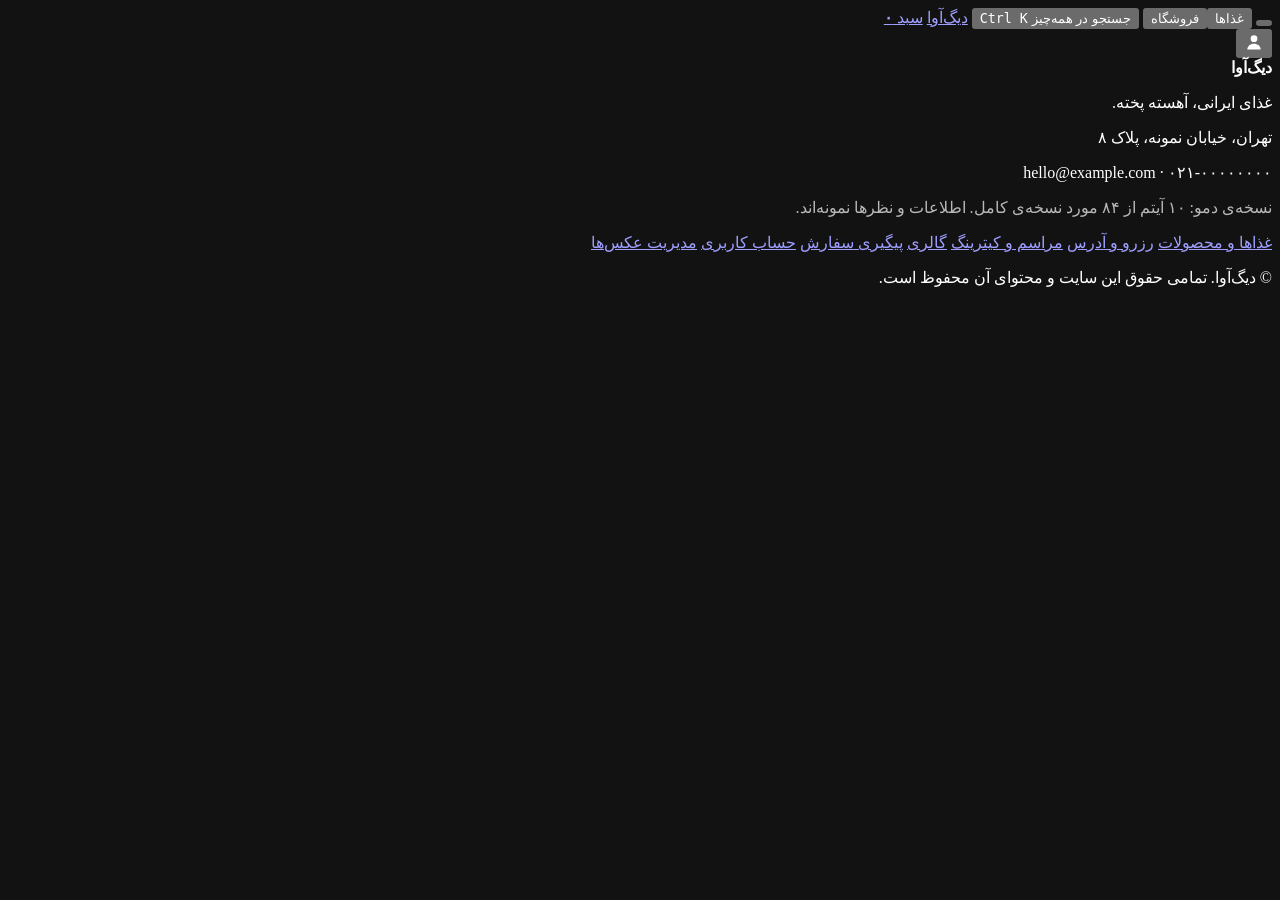
==== index.html @ 8d070ce1 "Add files via upload" ====
<!DOCTYPE html>
<html lang="fa" dir="rtl">
<head>
<meta charset="utf-8">
<meta name="viewport" content="width=device-width, initial-scale=1, viewport-fit=cover">
<title>سفره‌خانه دیگ‌آوا | غذاها، محصولات سنتی و رزرو میز</title>
<link rel="icon" href="favicon.svg" type="image/svg+xml">
<link rel="alternate icon" href="data:image/svg+xml,%3Csvg xmlns=%27http://www.w3.org/2000/svg%27 viewBox=%270 0 64 64%27%3E%3Crect width=%2764%27 height=%2764%27 rx=%2716%27 fill=%27%230E8F8B%27/%3E%3Cpath d=%27M16 28h32l-3 18a6 6 0 0 1-6 5H25a6 6 0 0 1-6-5zM24 22c0-5 8-5 8-10M34 22c0-5 8-5 8-10%27 fill=%27%23F2B134%27 stroke=%27%23F2B134%27 stroke-width=%273%27 stroke-linecap=%27round%27/%3E%3C/svg%3E">
<meta name="theme-color" content="#0a0908">
<meta name="color-scheme" content="dark">
<meta property="og:type" content="website">
<meta property="og:title" content="سفره‌خانه دیگ‌آوا">
<meta property="og:description" content="منوی کامل، محصولات سنتی، رزرو میز و حساب کاربری.">
<meta property="og:locale" content="fa_IR">
<link rel="manifest" href="manifest.webmanifest">
<meta name="description" content="منوی کامل سفره‌خانه دیگ‌آوا، محصولات سنتی، رزرو میز، آدرس و حساب کاربری.">
<link rel="preconnect" href="https://fonts.googleapis.com">
<link rel="preconnect" href="https://fonts.gstatic.com" crossorigin>
<link rel="stylesheet" href="https://fonts.googleapis.com/css2?family=Vazirmatn:wght@400..900&display=swap">
<link rel="stylesheet" href="https://fonts.googleapis.com/css2?family=Markazi+Text:wght@400..700&display=swap">
<link rel="stylesheet" href="assets/css/base.css">
<link rel="stylesheet" href="assets/css/layout.css">
<link rel="stylesheet" href="assets/css/components.css">
<link rel="stylesheet" href="assets/css/product-page.css">
<link rel="stylesheet" href="assets/css/identity.css">
<link rel="stylesheet" href="assets/css/collectible-card.css">
<link rel="stylesheet" href="assets/css/sofreh.css">
<link rel="stylesheet" href="assets/css/corridor.css">
<link rel="stylesheet" href="assets/css/meals.css">
<link rel="stylesheet" href="assets/css/compare.css">
<link rel="stylesheet" href="assets/css/layout-fixes.css">
<link rel="stylesheet" href="assets/css/account.css">
<link rel="stylesheet" href="assets/css/photos.css">
<link rel="stylesheet" href="assets/css/cards.css">
<link rel="stylesheet" href="assets/css/themes.css">
<link rel="stylesheet" href="assets/css/stage.css">
<link rel="stylesheet" href="assets/css/picker.css">
<link rel="stylesheet" href="assets/css/drawer.css">
<link rel="stylesheet" href="assets/css/motion.css">
<link rel="stylesheet" href="assets/css/typography.css">
<link rel="stylesheet" href="assets/css/reviews.css">
<link rel="stylesheet" href="assets/css/polish.css">
<link rel="stylesheet" href="assets/css/settle.css">
<link rel="stylesheet" href="assets/css/floorplan.css">
<link rel="stylesheet" href="assets/css/pages.css">
<link rel="stylesheet" href="assets/css/finish.css">
<link rel="stylesheet" href="assets/css/menu-list.css">
<link rel="stylesheet" href="assets/css/atelier.css">
<link rel="stylesheet" href="assets/css/apple.css">

</head>
<body>
<header class="top">
  <button class="mb" id="menuBtn" aria-label="منو و دسته‌ها" aria-controls="sb"><i></i><i></i><i></i></button>
  <button class="mt" data-act="mega" data-g="0" aria-expanded="false">غذاها</button><button class="mt" data-act="mega" data-g="1" aria-expanded="false">فروشگاه</button>
  <button id="gs" class="gs" type="button">جستجو در همه‌چیز <kbd>Ctrl K</kbd></button>
  <a class="brand" href="#home">دیگ‌آوا</a>
  <a class="icon" href="#cart" aria-label="سبد خرید">سبد <b id="count">۰</b></a>
  <div class="acct">
    <button class="av" id="accBtn" aria-label="حساب کاربری"><svg viewBox="0 0 24 24" width="20" height="20" fill="currentColor" aria-hidden="true"><circle cx="12" cy="8" r="4"/><path d="M4 21c0-4.4 3.6-7 8-7s8 2.6 8 7z"/></svg><span id="av"></span></button>
  </div>
</header>
<div class="pop" id="pop" hidden></div>
<div class="mega" id="mega" hidden></div>
<aside class="sb" id="sb" aria-label="منوی سایت"></aside>
<div class="scrim" id="scrim"></div>
<main id="app"></main>
<footer class="foot">
  <div><b class="brand">دیگ‌آوا</b><p>غذای ایرانی، آهسته پخته.</p></div>
  <div><p>تهران، خیابان نمونه، پلاک ۸</p><p>۰۲۱-۰۰۰۰۰۰۰۰ · hello@example.com</p><p style="opacity:.7">نسخه‌ی دمو: ۱۰ آیتم از ۸۴ مورد نسخه‌ی کامل. اطلاعات و نظرها نمونه‌اند.</p></div>
  <div><a href="#menu">غذاها و محصولات</a> <a href="#reserve">رزرو و آدرس</a> <a href="#events">مراسم و کیترینگ</a> <a href="#gallery">گالری</a> <a href="#track">پیگیری سفارش</a> <a href="#account">حساب کاربری</a> <a href="#photos">مدیریت عکس‌ها</a></div>
  <p class="copy">© <span id="yr"></span> دیگ‌آوا. تمامی حقوق این سایت و محتوای آن محفوظ است.</p>
</footer>
<dialog id="dd"></dialog>
<dialog id="au"></dialog>
<div class="cmpbar" id="cmpbar" hidden></div>
<dialog id="cp"></dialog>
<dialog id="ob"></dialog>
<nav class="bn" id="bn" aria-label="ناوبری"></nav>
<dialog id="cmd"><div class="cmdh"><input id="cq" placeholder="جستجوی غذا، محصول یا صفحه…" autocomplete="off" aria-label="جستجو"><kbd>Esc</kbd></div><div id="cr" class="cmdr" role="listbox"></div></dialog>
<a id="mini" class="mini" href="#cart" hidden></a>
<div id="toast" role="status"></div>
<script src="assets/js/utils.js"></script>
<script src="assets/js/art.js"></script>
<script src="assets/js/config.js"></script>
<script src="assets/js/data.js"></script>
<script src="assets/js/state.js"></script>
<script src="assets/js/components.js"></script>
<script src="assets/js/cart.js"></script>
<script src="assets/js/menu.js"></script>
<script src="assets/js/preview.js"></script>
<script src="assets/js/layout.js"></script>
<script src="assets/js/options.js"></script>
<script src="assets/js/stage.js"></script>
<script src="assets/js/picker.js"></script>
<script src="assets/js/home-blocks.js"></script>
<script src="assets/js/floorplan.js"></script>
<script src="assets/js/catering.js"></script>
<script src="assets/js/tracking.js"></script>
<script src="assets/js/gallery.js"></script>
<script src="assets/js/home.js"></script>
<script src="assets/js/coupons.js"></script>
<script src="assets/js/theme.js"></script>
<script src="assets/js/loyalty.js"></script>
<script src="assets/js/photos.js"></script>
<script src="assets/js/views.js"></script>
<script src="assets/js/forms.js"></script>
<script src="assets/js/handlers.js"></script>
<script src="assets/js/mega.js"></script>
<script src="assets/js/quick.js"></script>
<script src="assets/js/scroll-lock.js"></script>
<script src="assets/js/apple.js"></script>
<script src="assets/js/palette.js"></script>
<script src="assets/js/motion.js"></script>
<script src="assets/js/global-events.js"></script>
<script src="assets/js/transitions.js"></script>
<script src="assets/js/send.js"></script>
<script src="assets/js/demo-lock.js"></script>
<script src="assets/js/boot.js"></script>

<noscript><p style="padding:40px;text-align:center;font-family:sans-serif">برای مشاهده‌ی سایت، جاوااسکریپت مرورگر را فعال کنید.</p></noscript>
</body>
</html>
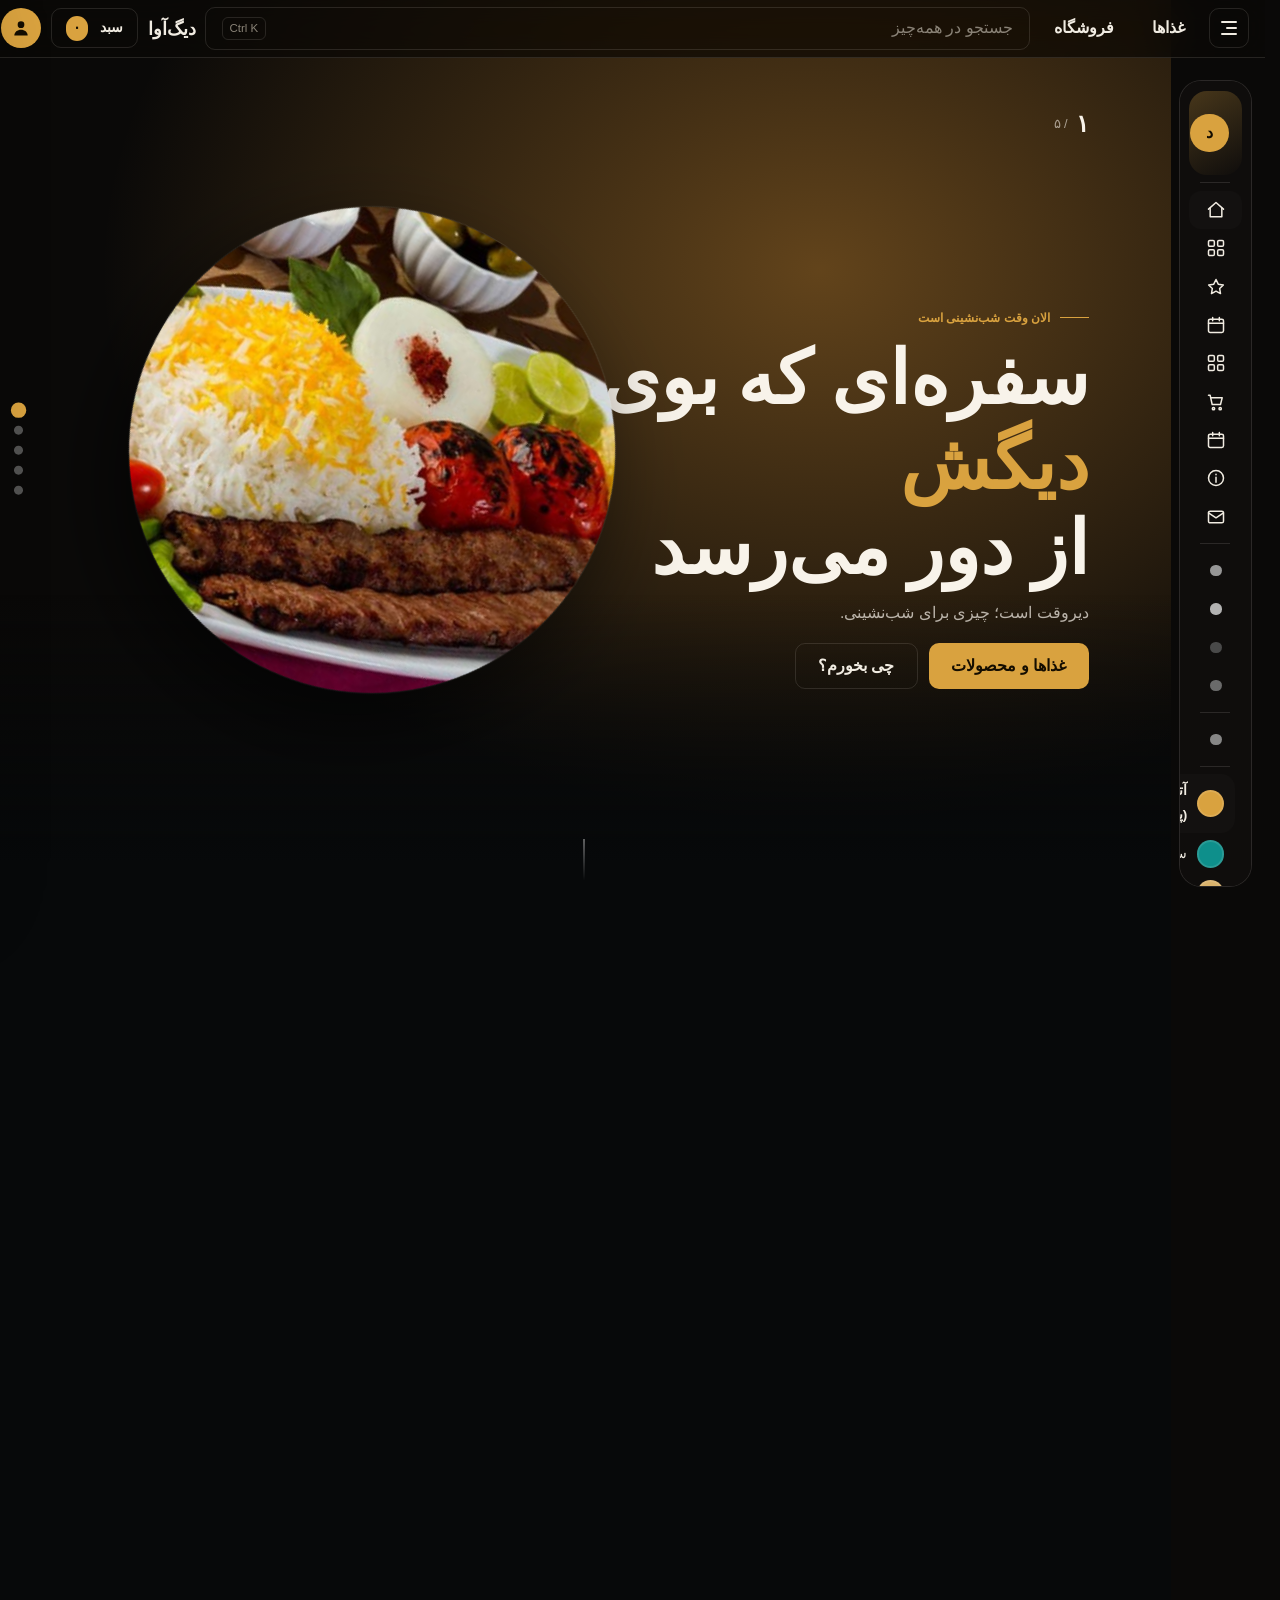
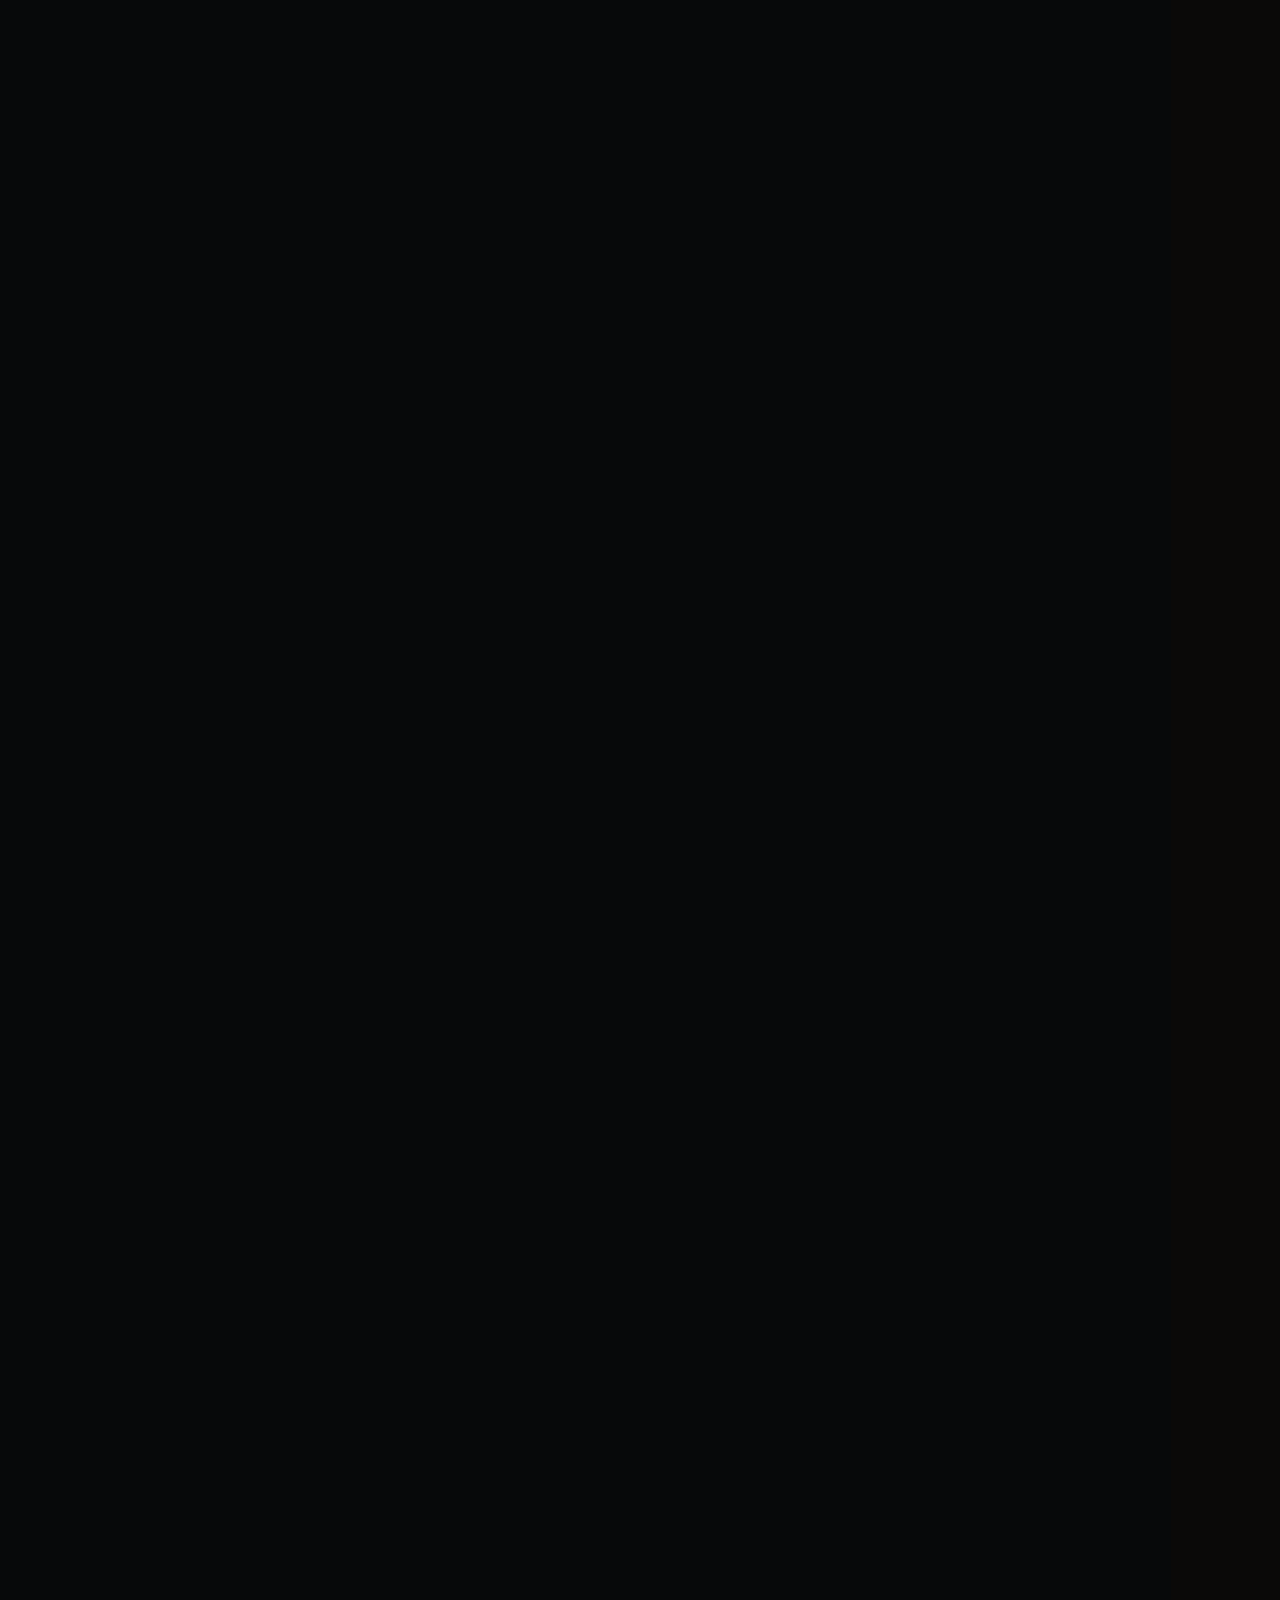
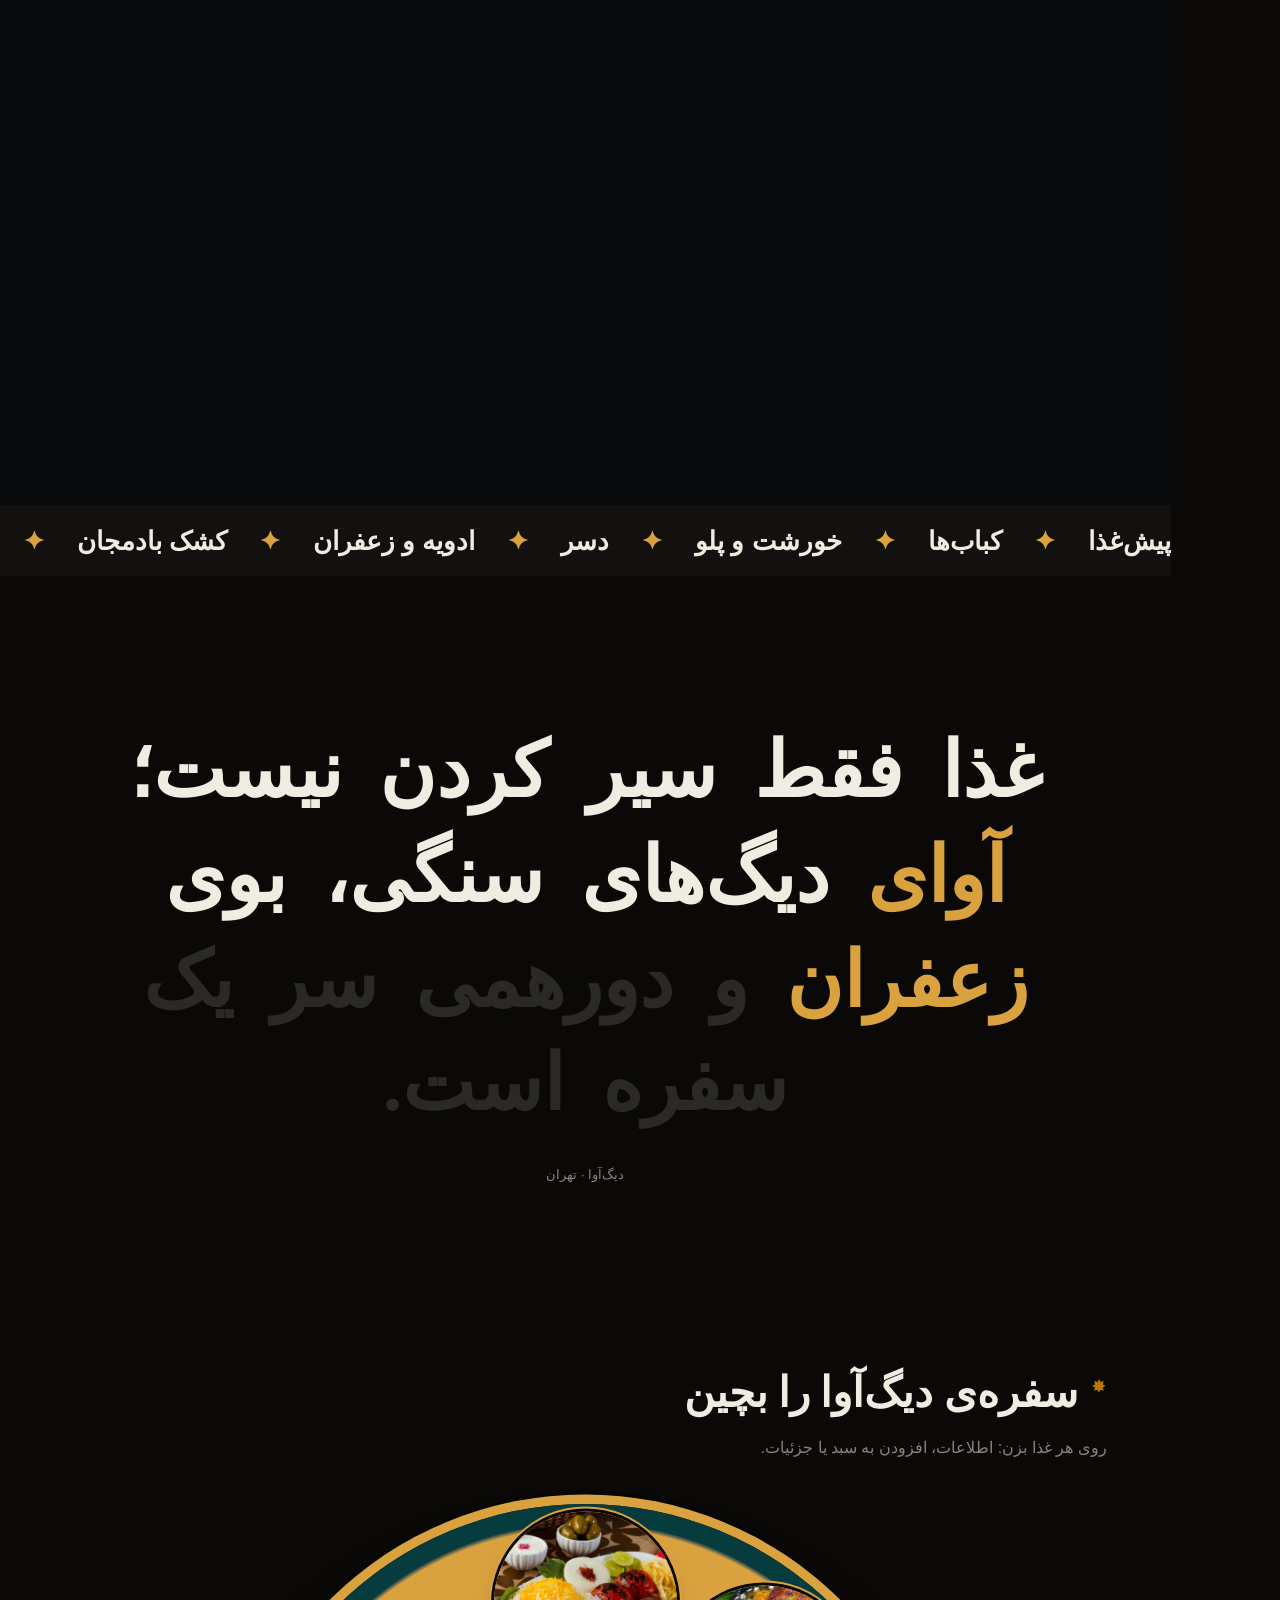
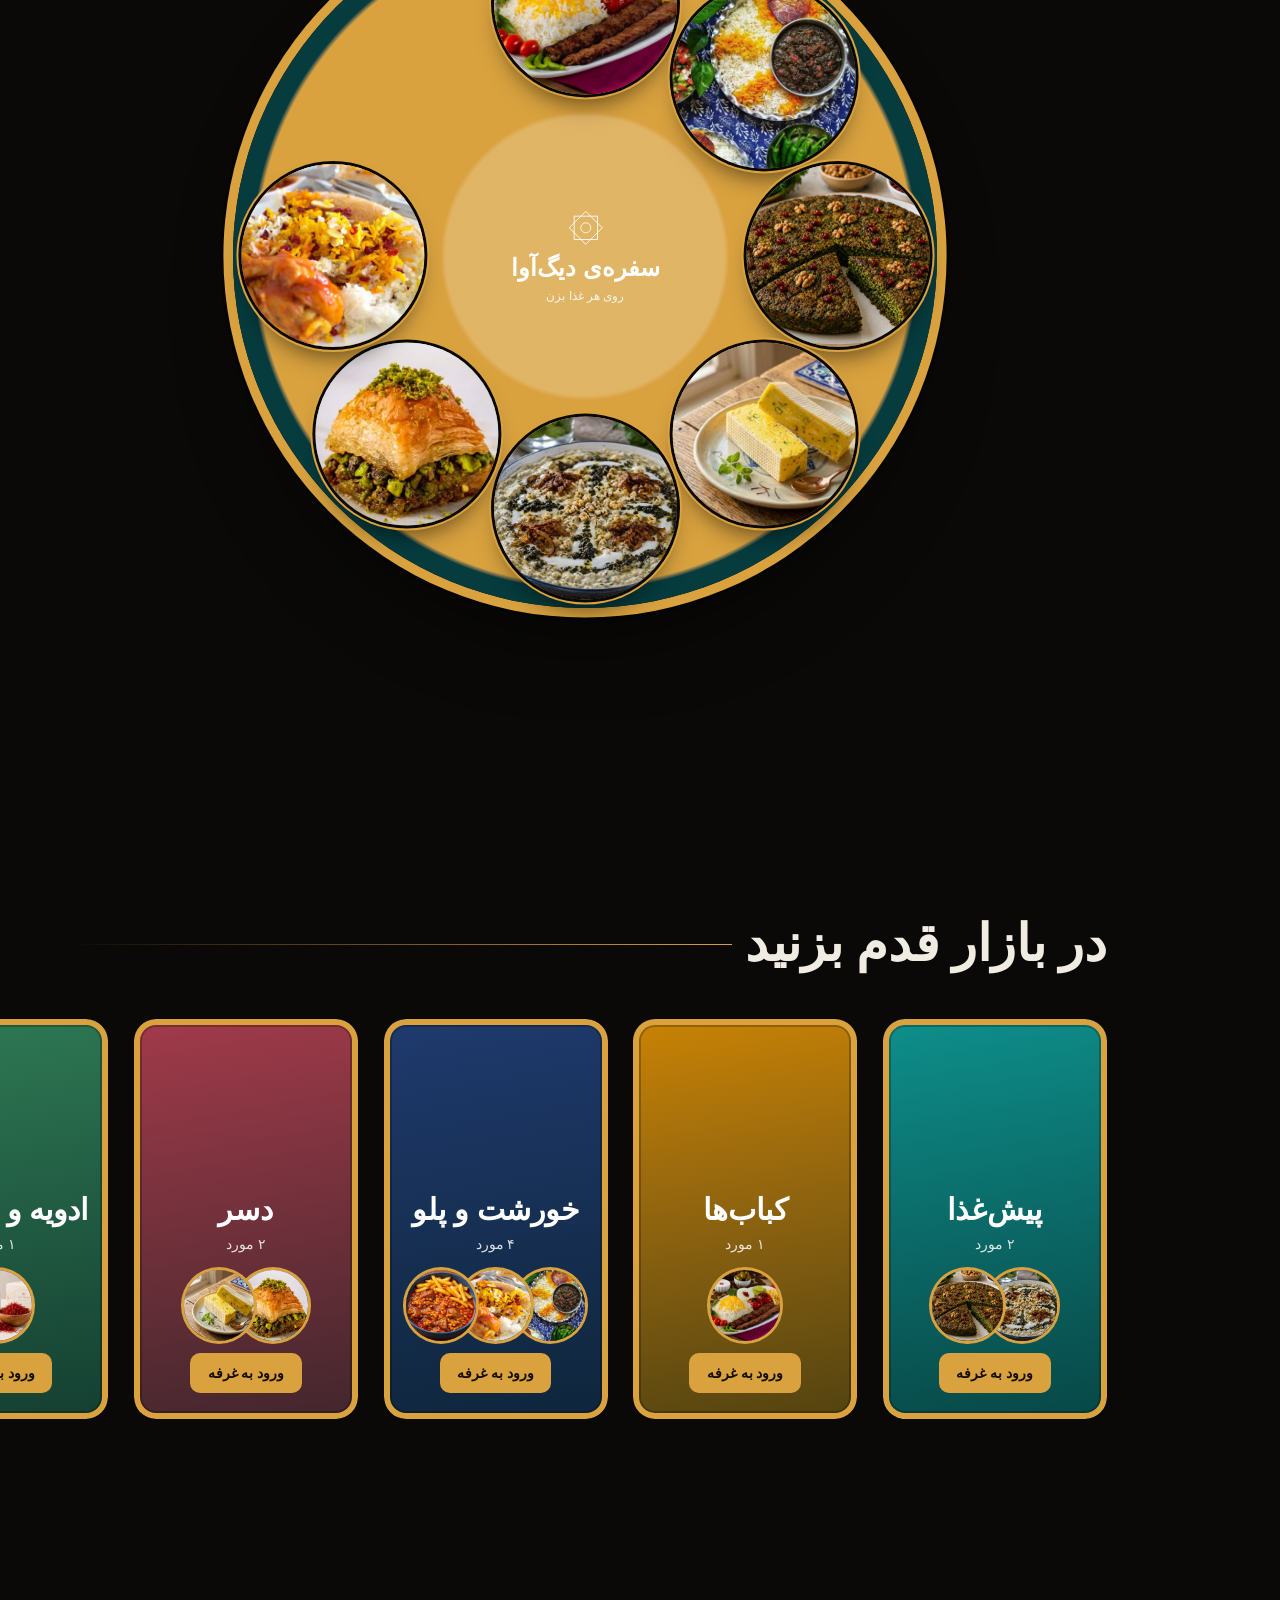
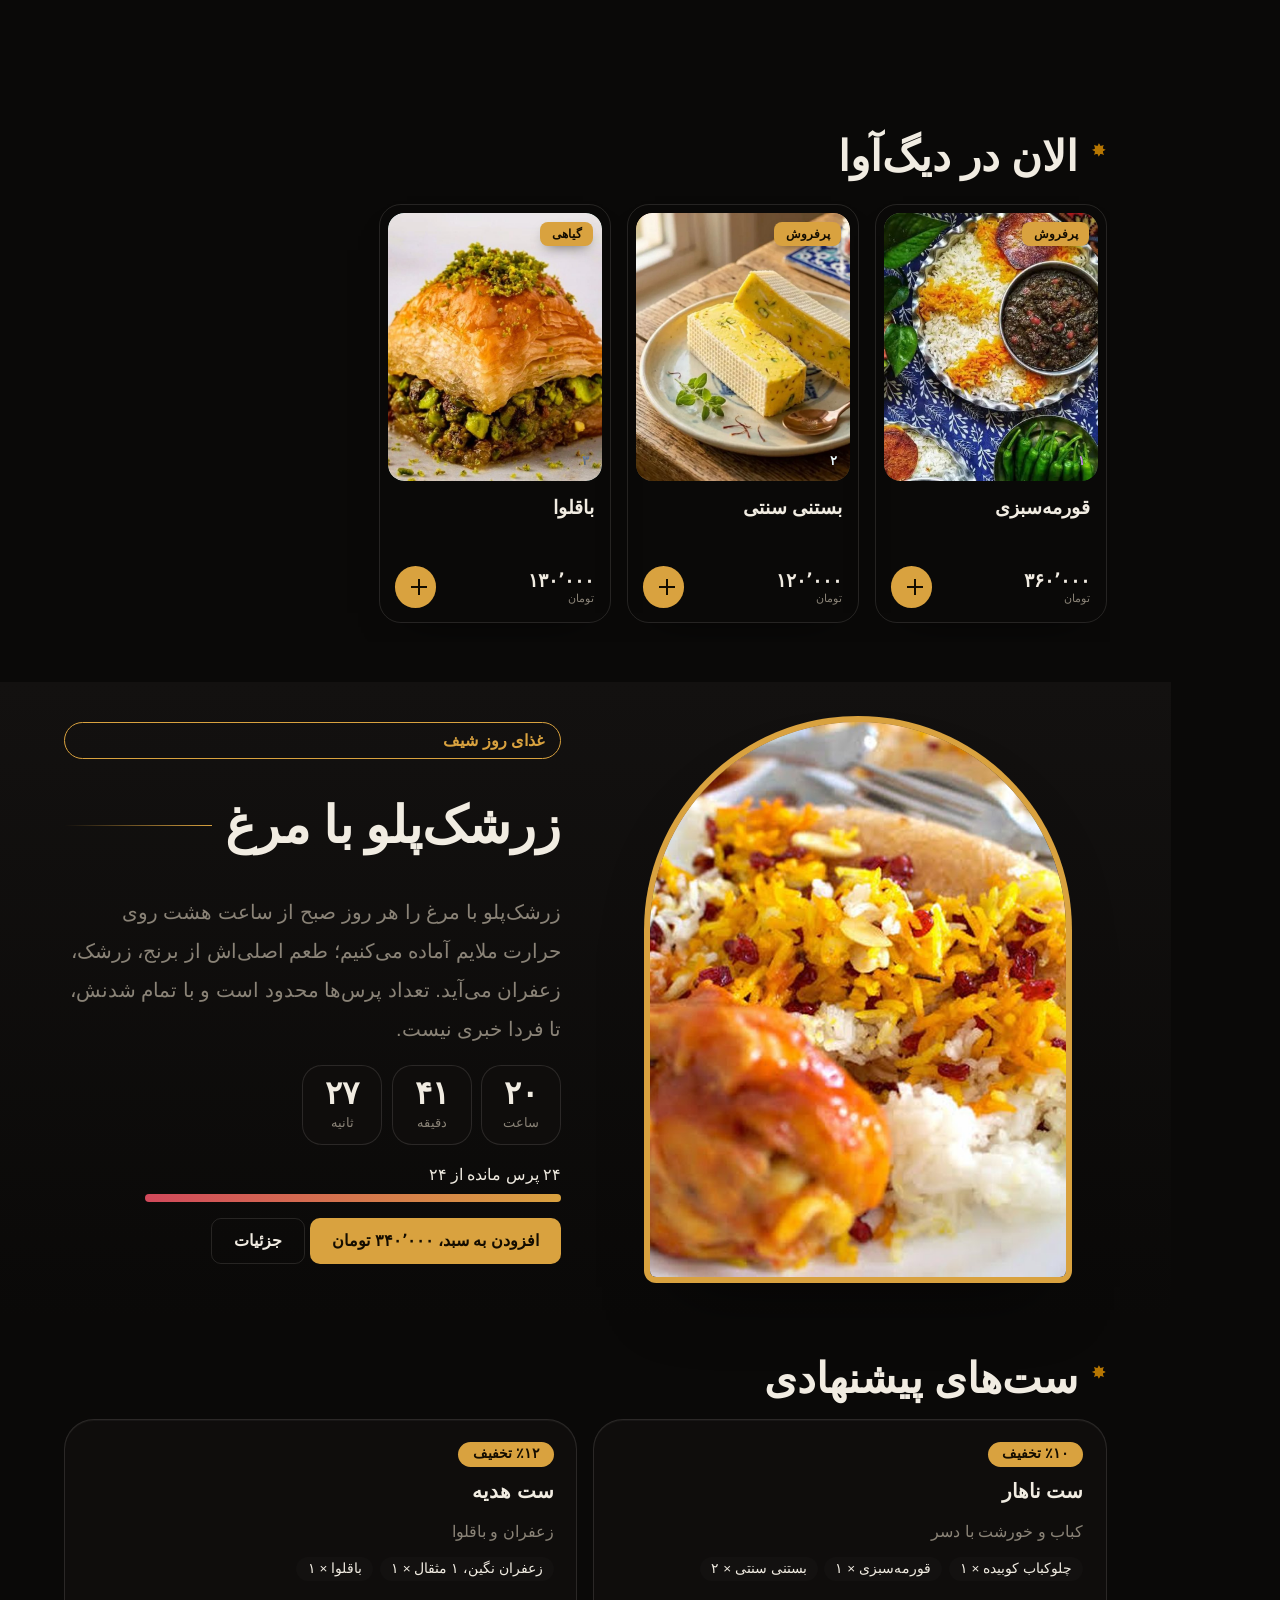
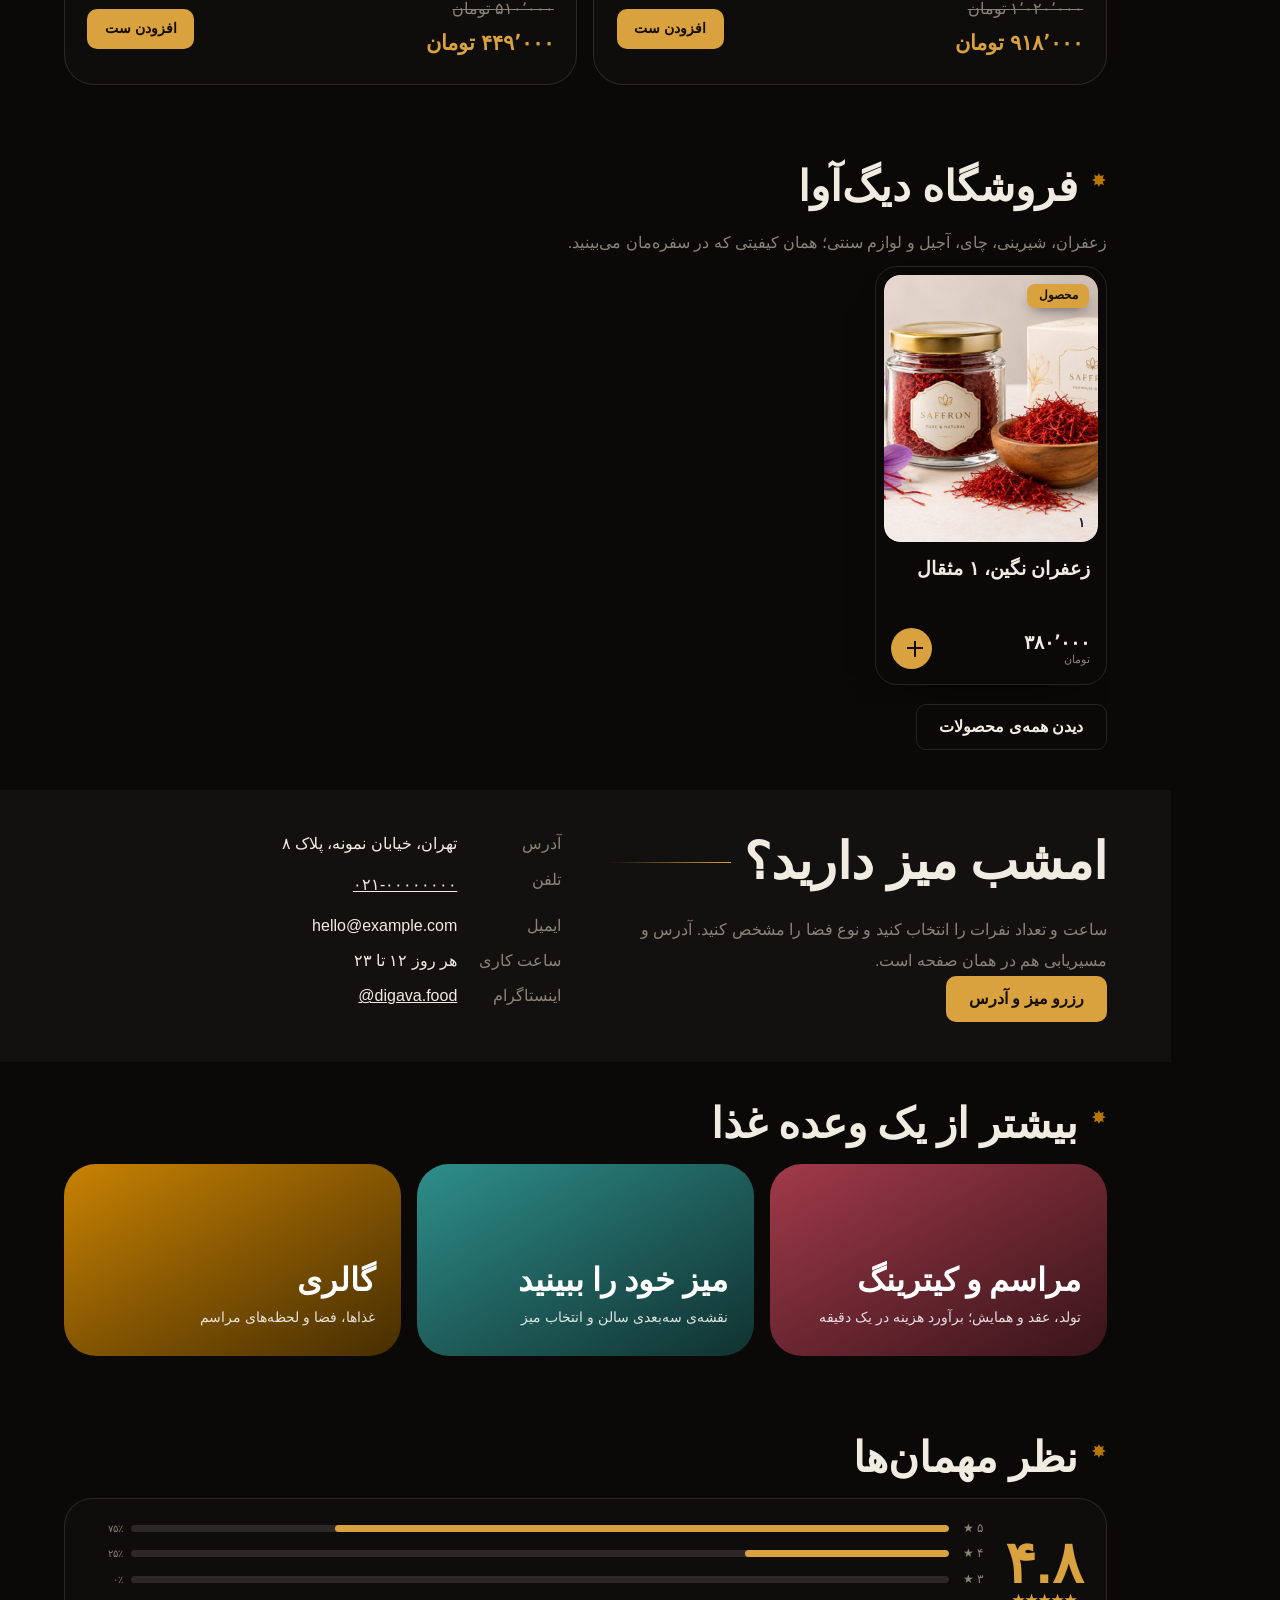
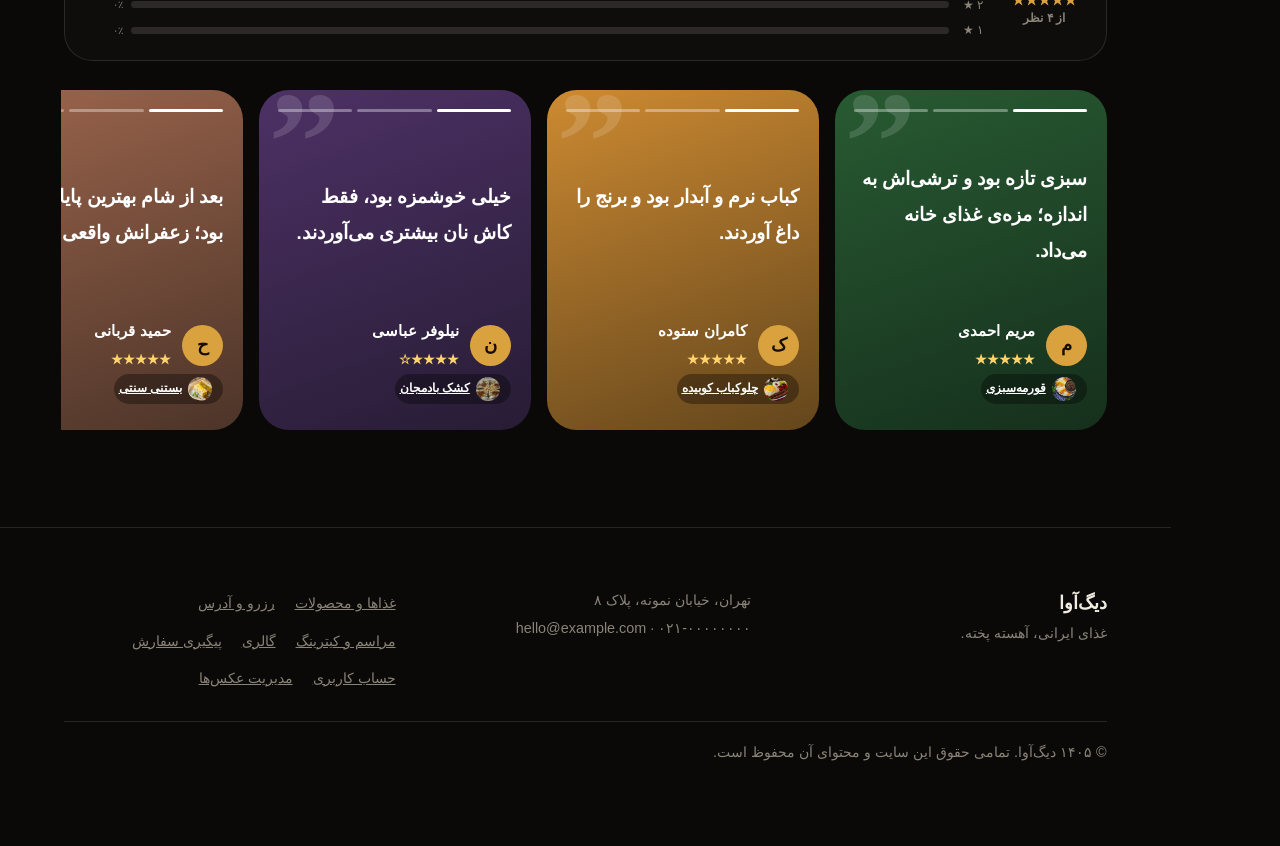
==== commit 7025351f: "Add files via upload" ====
--- a/index.html
+++ b/index.html
@@ -18,35 +18,35 @@
 <link rel="preconnect" href="https://fonts.gstatic.com" crossorigin>
 <link rel="stylesheet" href="https://fonts.googleapis.com/css2?family=Vazirmatn:wght@400..900&display=swap">
 <link rel="stylesheet" href="https://fonts.googleapis.com/css2?family=Markazi+Text:wght@400..700&display=swap">
-<link rel="stylesheet" href="assets/css/base.css">
-<link rel="stylesheet" href="assets/css/layout.css">
-<link rel="stylesheet" href="assets/css/components.css">
-<link rel="stylesheet" href="assets/css/product-page.css">
-<link rel="stylesheet" href="assets/css/identity.css">
-<link rel="stylesheet" href="assets/css/collectible-card.css">
-<link rel="stylesheet" href="assets/css/sofreh.css">
-<link rel="stylesheet" href="assets/css/corridor.css">
-<link rel="stylesheet" href="assets/css/meals.css">
-<link rel="stylesheet" href="assets/css/compare.css">
-<link rel="stylesheet" href="assets/css/layout-fixes.css">
-<link rel="stylesheet" href="assets/css/account.css">
-<link rel="stylesheet" href="assets/css/photos.css">
-<link rel="stylesheet" href="assets/css/cards.css">
-<link rel="stylesheet" href="assets/css/themes.css">
-<link rel="stylesheet" href="assets/css/stage.css">
-<link rel="stylesheet" href="assets/css/picker.css">
-<link rel="stylesheet" href="assets/css/drawer.css">
-<link rel="stylesheet" href="assets/css/motion.css">
-<link rel="stylesheet" href="assets/css/typography.css">
-<link rel="stylesheet" href="assets/css/reviews.css">
-<link rel="stylesheet" href="assets/css/polish.css">
-<link rel="stylesheet" href="assets/css/settle.css">
-<link rel="stylesheet" href="assets/css/floorplan.css">
-<link rel="stylesheet" href="assets/css/pages.css">
-<link rel="stylesheet" href="assets/css/finish.css">
-<link rel="stylesheet" href="assets/css/menu-list.css">
-<link rel="stylesheet" href="assets/css/atelier.css">
-<link rel="stylesheet" href="assets/css/apple.css">
+<link rel="stylesheet" href="base.css">
+<link rel="stylesheet" href="layout.css">
+<link rel="stylesheet" href="components.css">
+<link rel="stylesheet" href="product-page.css">
+<link rel="stylesheet" href="identity.css">
+<link rel="stylesheet" href="collectible-card.css">
+<link rel="stylesheet" href="sofreh.css">
+<link rel="stylesheet" href="corridor.css">
+<link rel="stylesheet" href="meals.css">
+<link rel="stylesheet" href="compare.css">
+<link rel="stylesheet" href="layout-fixes.css">
+<link rel="stylesheet" href="account.css">
+<link rel="stylesheet" href="photos.css">
+<link rel="stylesheet" href="cards.css">
+<link rel="stylesheet" href="themes.css">
+<link rel="stylesheet" href="stage.css">
+<link rel="stylesheet" href="picker.css">
+<link rel="stylesheet" href="drawer.css">
+<link rel="stylesheet" href="motion.css">
+<link rel="stylesheet" href="typography.css">
+<link rel="stylesheet" href="reviews.css">
+<link rel="stylesheet" href="polish.css">
+<link rel="stylesheet" href="settle.css">
+<link rel="stylesheet" href="floorplan.css">
+<link rel="stylesheet" href="pages.css">
+<link rel="stylesheet" href="finish.css">
+<link rel="stylesheet" href="menu-list.css">
+<link rel="stylesheet" href="atelier.css">
+<link rel="stylesheet" href="apple.css">
 
 </head>
 <body>
@@ -80,43 +80,43 @@
 <dialog id="cmd"><div class="cmdh"><input id="cq" placeholder="جستجوی غذا، محصول یا صفحه…" autocomplete="off" aria-label="جستجو"><kbd>Esc</kbd></div><div id="cr" class="cmdr" role="listbox"></div></dialog>
 <a id="mini" class="mini" href="#cart" hidden></a>
 <div id="toast" role="status"></div>
-<script src="assets/js/utils.js"></script>
-<script src="assets/js/art.js"></script>
-<script src="assets/js/config.js"></script>
-<script src="assets/js/data.js"></script>
-<script src="assets/js/state.js"></script>
-<script src="assets/js/components.js"></script>
-<script src="assets/js/cart.js"></script>
-<script src="assets/js/menu.js"></script>
-<script src="assets/js/preview.js"></script>
-<script src="assets/js/layout.js"></script>
-<script src="assets/js/options.js"></script>
-<script src="assets/js/stage.js"></script>
-<script src="assets/js/picker.js"></script>
-<script src="assets/js/home-blocks.js"></script>
-<script src="assets/js/floorplan.js"></script>
-<script src="assets/js/catering.js"></script>
-<script src="assets/js/tracking.js"></script>
-<script src="assets/js/gallery.js"></script>
-<script src="assets/js/home.js"></script>
-<script src="assets/js/coupons.js"></script>
-<script src="assets/js/theme.js"></script>
-<script src="assets/js/loyalty.js"></script>
-<script src="assets/js/photos.js"></script>
-<script src="assets/js/views.js"></script>
-<script src="assets/js/forms.js"></script>
-<script src="assets/js/handlers.js"></script>
-<script src="assets/js/mega.js"></script>
-<script src="assets/js/quick.js"></script>
-<script src="assets/js/scroll-lock.js"></script>
-<script src="assets/js/apple.js"></script>
-<script src="assets/js/palette.js"></script>
-<script src="assets/js/motion.js"></script>
-<script src="assets/js/global-events.js"></script>
-<script src="assets/js/transitions.js"></script>
-<script src="assets/js/send.js"></script>
-<script src="assets/js/demo-lock.js"></script>
-<script src="assets/js/boot.js"></script>
+<script src="utils.js"></script>
+<script src="art.js"></script>
+<script src="config.js"></script>
+<script src="data.js"></script>
+<script src="state.js"></script>
+<script src="components.js"></script>
+<script src="cart.js"></script>
+<script src="menu.js"></script>
+<script src="preview.js"></script>
+<script src="layout.js"></script>
+<script src="options.js"></script>
+<script src="stage.js"></script>
+<script src="picker.js"></script>
+<script src="home-blocks.js"></script>
+<script src="floorplan.js"></script>
+<script src="catering.js"></script>
+<script src="tracking.js"></script>
+<script src="gallery.js"></script>
+<script src="home.js"></script>
+<script src="coupons.js"></script>
+<script src="theme.js"></script>
+<script src="loyalty.js"></script>
+<script src="photos.js"></script>
+<script src="views.js"></script>
+<script src="forms.js"></script>
+<script src="handlers.js"></script>
+<script src="mega.js"></script>
+<script src="quick.js"></script>
+<script src="scroll-lock.js"></script>
+<script src="apple.js"></script>
+<script src="palette.js"></script>
+<script src="motion.js"></script>
+<script src="global-events.js"></script>
+<script src="transitions.js"></script>
+<script src="send.js"></script>
+<script src="demo-lock.js"></script>
+<script src="boot.js"></script>
 
 <noscript><p style="padding:40px;text-align:center;font-family:sans-serif">برای مشاهده‌ی سایت، جاوااسکریپت مرورگر را فعال کنید.</p></noscript>
 </body>
--- a/base.css
+++ b/base.css
@@ -0,0 +1,396 @@
+/* متغیرهای رنگ، ریست و پایه‌ی صفحه */
+
+:root {
+  --paper: #f2f8f6;
+  --alt: #e1eeea;
+  --ink: #0a2b2d;
+  --muted: #4c6b6a;
+  --mist: #c9ddd8;
+  --field: #fff;
+  --acc: #c98303;
+  --on: #1a1000;
+  --star: #c98303;
+  --tq: #0e8f8b;
+  --e: cubic-bezier(0.2, 0.8, 0.2, 1);
+  color-scheme: light;
+}
+@media (prefers-color-scheme: dark) {
+  :root:not([data-theme='light']) {
+    --paper: #04191a;
+    --alt: #0a2829;
+    --ink: #eaf5f2;
+    --muted: #8fb1ac;
+    --mist: #16393a;
+    --field: #082223;
+    --acc: #f2b134;
+    --tq: #34c3bc;
+    --star: #f2b134;
+    color-scheme: dark;
+  }
+}
+:root[data-theme='dark'] {
+  --paper: #04191a;
+  --alt: #0a2829;
+  --ink: #eaf5f2;
+  --muted: #8fb1ac;
+  --mist: #16393a;
+  --field: #082223;
+  --acc: #f2b134;
+  --tq: #34c3bc;
+  --star: #f2b134;
+  color-scheme: dark;
+}
+:root {
+  box-sizing: border-box;
+  padding-top: env(safe-area-inset-top, 0px);
+  padding-bottom: env(safe-area-inset-bottom, 0px);
+}
+* {
+  box-sizing: border-box;
+  margin: 0;
+}
+dialog {
+  margin: auto;
+}
+html {
+  scroll-padding-top: calc(6rem + env(safe-area-inset-top, 0px));
+}
+body {
+  font-family: 'Vazirmatn', Tahoma, sans-serif;
+  background: var(--paper);
+  color: var(--ink);
+  line-height: 1.8;
+  -webkit-font-smoothing: antialiased;
+  overflow-x: clip;
+}
+body::before {
+  content: '';
+  position: fixed;
+  inset: 0 0 auto;
+  height: env(safe-area-inset-top, 0px);
+  background: var(--paper);
+  z-index: 40;
+}
+a {
+  color: inherit;
+}
+h1,
+h2 {
+  font-weight: 900;
+  line-height: 1.25;
+}
+:focus-visible {
+  outline: 3px solid var(--acc);
+  outline-offset: 3px;
+}
+.muted {
+  color: var(--muted);
+}
+main {
+  padding-top: 5.4rem;
+  min-height: 100vh;
+}
+.vin {
+  animation: vin 0.6s var(--e);
+}
+@keyframes vin {
+  from {
+    opacity: 0;
+    transform: translateY(18px);
+  }
+}
+.rev {
+  opacity: 0;
+  translate: 0 30px;
+  transition:
+    opacity 0.8s var(--d, 0ms) var(--e),
+    translate 0.8s var(--d, 0ms) var(--e);
+}
+.rev.in {
+  opacity: 1;
+  translate: 0 0;
+}
+
+/* نوار شناور */
+.top {
+  position: fixed;
+  z-index: 30;
+  top: calc(0.7rem + env(safe-area-inset-top, 0px));
+  inset-inline: 0.8rem;
+  height: 3.5rem;
+  display: flex;
+  align-items: center;
+  gap: 0.6rem;
+  padding-inline: 0.6rem;
+  border-radius: 22px;
+  background: color-mix(in srgb, var(--paper) 70%, transparent);
+  backdrop-filter: saturate(180%) blur(22px);
+  border: 1px solid color-mix(in srgb, var(--mist) 70%, transparent);
+  box-shadow: 0 14px 40px -18px rgba(0, 0, 0, 0.45);
+}
+.mb {
+  display: grid;
+  gap: 4px;
+  align-content: center;
+  width: 2.5rem;
+  height: 2.5rem;
+  border: 0;
+  border-radius: 14px;
+  background: var(--alt);
+  cursor: pointer;
+  padding: 0 0.7rem;
+}
+.mb i {
+  display: block;
+  height: 2px;
+  border-radius: 2px;
+  background: var(--ink);
+  transition: width 0.3s;
+}
+.mb i:nth-child(2) {
+  width: 70%;
+}
+.mb:hover i:nth-child(2) {
+  width: 100%;
+}
+.gs {
+  flex: 1;
+  min-width: 0;
+  border: 0;
+  background: var(--alt);
+  border-radius: 14px;
+  padding: 0.4rem 1rem;
+  font: inherit;
+  color: var(--ink);
+}
+.brand {
+  font-weight: 900;
+  font-size: 1.35rem;
+  text-decoration: none;
+  white-space: nowrap;
+}
+.icon {
+  font: inherit;
+  font-size: 0.85rem;
+  font-weight: 600;
+  border: 0;
+  background: var(--alt);
+  color: var(--ink);
+  border-radius: 99px;
+  padding: 0.2rem 0.9rem;
+  cursor: pointer;
+  text-decoration: none;
+  white-space: nowrap;
+}
+.icon b {
+  background: var(--acc);
+  color: var(--on);
+  border-radius: 99px;
+  padding: 0 0.45rem;
+  margin-inline-start: 0.3rem;
+}
+.av {
+  display: grid;
+  place-items: center;
+  width: 2.5rem;
+  height: 2.5rem;
+  border-radius: 50%;
+  border: 0;
+  background: var(--acc);
+  color: var(--on);
+  font: inherit;
+  font-weight: 800;
+  cursor: pointer;
+  padding: 0;
+  transition: transform 0.25s var(--e);
+}
+.av:hover {
+  transform: scale(1.08);
+}
+.av span,
+.av svg {
+  grid-area: 1/1;
+}
+.av[data-in] svg {
+  display: none;
+}
+.pop {
+  position: fixed;
+  z-index: 45;
+  width: 15.5rem;
+  padding: 0.5rem;
+  border-radius: 22px;
+  background: color-mix(in srgb, var(--field) 92%, transparent);
+  backdrop-filter: blur(20px);
+  border: 1px solid var(--mist);
+  box-shadow: 0 30px 60px -20px rgba(0, 0, 0, 0.55);
+  display: grid;
+  gap: 0.1rem;
+  transform-origin: top left;
+  animation: popin 0.25s var(--e);
+}
+.pop[hidden] {
+  display: none;
+}
+@keyframes popin {
+  from {
+    opacity: 0;
+    transform: translateY(-8px) scale(0.94);
+  }
+}
+.ph2 {
+  display: flex;
+  align-items: center;
+  gap: 0.7rem;
+  padding: 0.5rem 0.6rem;
+}
+.ph2 div {
+  display: grid;
+  line-height: 1.5;
+}
+.ph2 small {
+  color: var(--muted);
+}
+.avl {
+  display: grid;
+  place-items: center;
+  width: 2.6rem;
+  height: 2.6rem;
+  border-radius: 50%;
+  background: var(--acc);
+  color: var(--on);
+  font-weight: 800;
+}
+.mini3 {
+  display: grid;
+  grid-template-columns: repeat(3, 1fr);
+  gap: 0.3rem;
+  padding: 0.3rem 0.4rem 0.6rem;
+  border-block-end: 1px solid var(--mist);
+  margin-block-end: 0.3rem;
+  text-align: center;
+  font-size: 0.75rem;
+  color: var(--muted);
+}
+.mini3 span {
+  display: grid;
+  line-height: 1.4;
+}
+.mini3 b {
+  font-size: 1.1rem;
+  color: var(--ink);
+}
+.pop button,
+.sb a,
+.sl {
+  display: flex;
+  align-items: center;
+  gap: 0.6rem;
+  width: 100%;
+  padding: 0.4rem 0.8rem;
+  border-radius: 12px;
+  text-decoration: none;
+  color: var(--ink);
+  font: inherit;
+  background: none;
+  border: 0;
+  cursor: pointer;
+  text-align: start;
+  transition:
+    background 0.2s,
+    padding 0.2s;
+}
+.pop button:hover,
+.sb a:hover,
+.sl:hover {
+  background: var(--alt);
+  padding-inline-start: 1.1rem;
+}
+.pop .out {
+  color: #d1495b;
+}
+
+/* منوی کناری */
+.sb {
+  position: fixed;
+  z-index: 25;
+  top: calc(5rem + env(safe-area-inset-top, 0px));
+  bottom: 0.8rem;
+  inset-inline-start: 0.8rem;
+  width: 15.5rem;
+  overflow: auto;
+  padding: 0.6rem;
+  border-radius: 24px;
+  background: var(--field);
+  border: 1px solid var(--mist);
+  transform: translateX(125%);
+  transition: transform 0.45s var(--e);
+}
+.sb a[aria-current] {
+  background: var(--alt);
+  font-weight: 700;
+}
+.sh {
+  margin: 0.9rem 0.8rem 0.2rem;
+  font-size: 0.75rem;
+  color: var(--muted);
+  font-weight: 700;
+}
+.ico {
+  display: grid;
+  place-items: center;
+  width: 2.2rem;
+  height: 2.2rem;
+  flex: none;
+}
+.sb a,
+.sl {
+  white-space: nowrap;
+}
+.mono {
+  display: grid;
+  place-items: center;
+  width: 2.4rem;
+  height: 2.4rem;
+  border-radius: 50%;
+  background: var(--acc);
+  color: var(--on);
+  font-weight: 900;
+  flex: none;
+}
+.sbh {
+  display: flex !important;
+  align-items: center;
+  gap: 0.7rem;
+}
+.sbh .lb {
+  display: grid;
+}
+.sl i {
+  width: 0.7rem;
+  height: 0.7rem;
+  border-radius: 50%;
+  background: var(--c);
+  flex: none;
+}
+.sl small {
+  margin-inline-start: auto;
+  color: var(--muted);
+}
+.scrim {
+  position: fixed;
+  inset: 0;
+  z-index: 22;
+  background: rgba(0, 0, 0, 0.5);
+  backdrop-filter: blur(3px);
+  opacity: 0;
+  pointer-events: none;
+  transition: opacity 0.35s;
+}
+body.sb-open .sb {
+  transform: none;
+}
+body.sb-open .scrim {
+  opacity: 1;
+  pointer-events: auto;
+}
--- a/layout.css
+++ b/layout.css
@@ -0,0 +1,459 @@
+/* هدر، ناوبری، سایدبار و چیدمان کلی */
+
+@media (min-width: 1100px) {
+  .sb {
+    transform: none;
+    width: 4.6rem;
+    overflow: hidden;
+    transition:
+      width 0.45s var(--e),
+      box-shadow 0.45s;
+  }
+  .sb:hover,
+  body.sb-pin .sb {
+    width: 15.5rem;
+    box-shadow: 0 30px 60px -24px rgba(0, 0, 0, 0.55);
+  }
+  .sb .lb,
+  .sb small,
+  .sh {
+    opacity: 0;
+    transition: opacity 0.25s;
+    white-space: nowrap;
+  }
+  .sb:hover .lb,
+  .sb:hover small,
+  .sb:hover .sh,
+  body.sb-pin .sb .lb,
+  body.sb-pin .sb small,
+  body.sb-pin .sh {
+    opacity: 1;
+  }
+  main,
+  .foot {
+    margin-inline-start: 5.9rem;
+    transition: margin 0.45s var(--e);
+  }
+  body.sb-pin main,
+  body.sb-pin .foot {
+    margin-inline-start: 16.5rem;
+  }
+  .scrim {
+    display: none;
+  }
+}
+
+.btn {
+  position: relative;
+  overflow: hidden;
+  display: inline-block;
+  font: inherit;
+  font-weight: 800;
+  background: linear-gradient(135deg, #f7dc9c, var(--acc) 48%, #8f6619);
+  color: var(--on);
+  padding: 0.65rem 1.8rem;
+  border: 0;
+  border-radius: 99px;
+  text-decoration: none;
+  cursor: pointer;
+  box-shadow:
+    inset 0 1px 0 rgba(255, 255, 255, 0.55),
+    0 12px 26px -12px var(--acc);
+  transform: translate(var(--tx, 0px), var(--ty, 0px));
+  transition:
+    transform 0.25s var(--e),
+    box-shadow 0.3s;
+}
+.btn::after {
+  content: '';
+  position: absolute;
+  inset: 0;
+  background: linear-gradient(100deg, transparent 30%, rgba(255, 255, 255, 0.45) 50%, transparent 70%);
+  transform: translateX(130%);
+}
+.btn:active {
+  scale: 0.96;
+}
+.btn:hover::after {
+  transform: translateX(-130%);
+  transition: transform 0.7s;
+}
+.btn.sm {
+  padding: 0.15rem 1.1rem;
+}
+.btn.ghost {
+  background: none;
+  color: inherit;
+  box-shadow: inset 0 0 0 1.5px var(--acc);
+}
+.link {
+  font: inherit;
+  background: none;
+  border: 0;
+  color: var(--acc);
+  font-weight: 600;
+  cursor: pointer;
+  text-decoration: underline;
+}
+.x {
+  font-size: 1.5rem;
+  line-height: 1;
+  width: 2.4rem;
+  height: 2.4rem;
+  border-radius: 50%;
+  background: color-mix(in srgb, var(--paper) 80%, transparent);
+  backdrop-filter: blur(8px);
+  border: 0;
+  color: inherit;
+  cursor: pointer;
+  justify-self: end;
+  transition: transform 0.3s var(--e);
+}
+.x:hover {
+  transform: rotate(90deg);
+}
+
+.wrap {
+  max-width: 76rem;
+  margin: 0 auto;
+  padding: 2.5rem 5vw;
+}
+.pt {
+  font-size: clamp(2.2rem, 5vw, 3.4rem);
+  margin-block-end: 1rem;
+}
+h2 {
+  font-size: clamp(1.7rem, 3.4vw, 2.5rem);
+  margin-block-end: 1.2rem;
+  position: relative;
+}
+h2::after {
+  content: '';
+  display: block;
+  width: 3rem;
+  height: 3px;
+  border-radius: 3px;
+  background: var(--acc);
+  margin-block-start: 0.4rem;
+}
+.hero {
+  position: relative;
+  isolation: isolate;
+  text-align: center;
+  padding: 4rem 5vw 3rem;
+  overflow: hidden;
+}
+.aur {
+  position: absolute;
+  inset: 0;
+  z-index: -1;
+  overflow: hidden;
+}
+.aur i {
+  position: absolute;
+  width: 42vw;
+  height: 42vw;
+  border-radius: 50%;
+  filter: blur(80px);
+  opacity: 0.45;
+  animation: drift 18s ease-in-out infinite alternate;
+}
+.aur i:nth-child(1) {
+  background: var(--acc);
+  inset-inline-start: -8vw;
+  top: -10vw;
+}
+.aur i:nth-child(2) {
+  background: #1f7a5a;
+  inset-inline-end: -6vw;
+  top: 1rem;
+  animation-delay: -6s;
+}
+.aur i:nth-child(3) {
+  background: #8e2f3a;
+  inset-inline-start: 30vw;
+  bottom: -24vw;
+  animation-delay: -12s;
+  opacity: 0.3;
+}
+@keyframes drift {
+  to {
+    transform: translate(6vw, 4vw) scale(1.18);
+  }
+}
+.kick {
+  display: inline-block;
+  padding: 0.1rem 1rem;
+  border-radius: 99px;
+  border: 1px solid var(--acc);
+  color: var(--acc);
+  font-weight: 700;
+  margin-block-end: 1.2rem;
+  animation: vin 0.8s var(--e) both;
+}
+.hero h1 {
+  font-size: clamp(2.8rem, 9vw, 7rem);
+  line-height: 1.2;
+}
+.split span {
+  display: inline-block;
+  opacity: 0;
+  transform: translateY(80%) rotate(4deg);
+  animation: rise 0.9s var(--e) forwards;
+  animation-delay: calc(var(--k) * 90ms + 200ms);
+}
+@keyframes rise {
+  to {
+    opacity: 1;
+    transform: none;
+  }
+}
+.lead {
+  font-size: clamp(1.05rem, 2.2vw, 1.4rem);
+  color: var(--muted);
+  max-width: 40rem;
+  margin: 1.2rem auto;
+  animation: vin 0.9s 0.8s var(--e) both;
+}
+.links {
+  display: flex;
+  justify-content: center;
+  gap: 0.8rem;
+  flex-wrap: wrap;
+  animation: vin 0.9s 1s var(--e) both;
+}
+.mq {
+  overflow: hidden;
+  border-block: 1px solid var(--mist);
+  padding-block: 0.8rem;
+  white-space: nowrap;
+}
+.mq div {
+  display: inline-flex;
+  animation: mq 60s linear infinite;
+}
+.mq span {
+  font-weight: 800;
+  font-size: 1.25rem;
+  color: var(--muted);
+}
+.mq span::after {
+  content: '✦';
+  margin-inline: 2rem;
+  color: var(--acc);
+}
+@keyframes mq {
+  to {
+    transform: translateX(50%);
+  }
+}
+.cats {
+  display: grid;
+  grid-template-columns: repeat(auto-fill, minmax(13rem, 1fr));
+  gap: 1rem;
+}
+.ct {
+  position: relative;
+  overflow: hidden;
+  min-height: 8.5rem;
+  border: 0;
+  border-radius: 26px;
+  padding: 1.2rem;
+  text-align: start;
+  font: inherit;
+  color: #fff;
+  cursor: pointer;
+  display: flex;
+  flex-direction: column;
+  justify-content: flex-end;
+  background: linear-gradient(150deg, var(--c), color-mix(in srgb, var(--c) 45%, #000));
+  transition: transform 0.4s var(--e);
+}
+.ct::after {
+  content: '';
+  position: absolute;
+  inset-inline-end: -2rem;
+  top: -2rem;
+  width: 8rem;
+  height: 8rem;
+  border-radius: 50%;
+  border: 14px solid rgba(255, 255, 255, 0.15);
+  transition: transform 0.6s var(--e);
+}
+.ct:hover {
+  transform: translateY(-6px);
+}
+.ct:hover::after {
+  transform: scale(1.4) rotate(20deg);
+}
+.ct b {
+  font-size: 1.2rem;
+}
+.ct span {
+  opacity: 0.8;
+  font-size: 0.9rem;
+}
+.hs {
+  display: flex;
+  gap: 1rem;
+  overflow-x: auto;
+  scroll-snap-type: x mandatory;
+  padding: 0.5rem 0.2rem 1.2rem;
+  margin-inline: -0.2rem;
+}
+.hs .card {
+  flex: 0 0 16.5rem;
+  scroll-snap-align: start;
+}
+.feat {
+  display: grid;
+  grid-template-columns: repeat(3, 1fr);
+  gap: 2rem;
+  max-width: 76rem;
+  margin: 1rem auto;
+  padding: 2rem 5vw;
+}
+.feat div {
+  border-block-start: 2px solid var(--acc);
+  padding-block-start: 1rem;
+}
+.feat b {
+  font-size: 1.2rem;
+}
+.feat p {
+  color: var(--muted);
+}
+.cta {
+  background: var(--alt);
+}
+.two {
+  display: grid;
+  grid-template-columns: 1fr 1fr;
+  gap: 3rem;
+  align-items: start;
+}
+
+/* کارت افقی */
+.grid {
+  display: grid;
+  grid-template-columns: repeat(auto-fill, minmax(21rem, 1fr));
+  gap: 0.9rem;
+}
+.card {
+  position: relative;
+  display: grid;
+  grid-template-columns: auto 1fr;
+  gap: 1.1rem;
+  align-items: center;
+  padding: 1rem;
+  border-radius: 30px;
+  background: var(--field);
+  border: 1px solid var(--mist);
+  cursor: pointer;
+  transition:
+    opacity 0.8s var(--d, 0ms) var(--e),
+    translate 0.8s var(--d, 0ms) var(--e),
+    transform 0.35s var(--e),
+    box-shadow 0.4s,
+    border-color 0.3s;
+}
+.card:hover {
+  transform: translateY(-4px);
+  box-shadow: 0 26px 40px -24px rgba(0, 0, 0, 0.55);
+  border-color: color-mix(in srgb, var(--acc) 60%, var(--mist));
+}
+.open {
+  display: block;
+  border: 0;
+  padding: 0;
+  background: none;
+  cursor: pointer;
+  line-height: 0;
+}
+.ph {
+  position: relative;
+  display: block;
+  aspect-ratio: 4/3;
+  overflow: hidden;
+  background:
+    radial-gradient(
+      circle at 50% 42%,
+      #fff 0 21%,
+      rgba(255, 255, 255, 0.55) 22% 23%,
+      transparent 24% 33%,
+      rgba(255, 255, 255, 0.2) 34% 35%,
+      transparent 36%
+    ),
+    radial-gradient(circle at 18% 12%, color-mix(in srgb, var(--c) 55%, #fff), transparent 55%),
+    linear-gradient(160deg, var(--c), color-mix(in srgb, var(--c) 50%, #000));
+}
+.ph img {
+  position: absolute;
+  inset: 0;
+  width: 100%;
+  height: 100%;
+  object-fit: cover;
+  transition: transform 0.8s var(--e);
+}
+.card .ph {
+  width: 6.8rem;
+  aspect-ratio: 1;
+  border-radius: 50%;
+  outline: 3px solid color-mix(in srgb, var(--c) 45%, transparent);
+  outline-offset: 4px;
+  box-shadow: 0 16px 26px -10px rgba(0, 0, 0, 0.55);
+  transition: transform 0.6s var(--e);
+}
+.card:hover .ph {
+  transform: scale(1.07) rotate(-5deg);
+}
+.glare {
+  position: absolute;
+  inset: 0;
+  pointer-events: none;
+  background: radial-gradient(
+    18rem circle at var(--mx, 50%) var(--my, 0%),
+    rgba(255, 255, 255, 0.28),
+    transparent 60%
+  );
+  opacity: 0;
+  transition: opacity 0.3s;
+}
+.pimg:hover .glare {
+  opacity: 1;
+}
+.cb {
+  display: grid;
+  gap: 0.25rem;
+  min-width: 0;
+}
+.top2 {
+  display: flex;
+  justify-content: space-between;
+  align-items: start;
+  gap: 0.5rem;
+}
+.cb h3 {
+  font-size: 1.1rem;
+  line-height: 1.4;
+}
+.cb p {
+  color: var(--muted);
+  font-size: 0.88rem;
+  display: -webkit-box;
+  -webkit-line-clamp: 2;
+  -webkit-box-orient: vertical;
+  overflow: hidden;
+}
+.meta2 {
+  display: flex;
+  flex-wrap: wrap;
+  gap: 0.4rem;
+  font-size: 0.78rem;
+  color: var(--muted);
+}
+.meta2 span {
+  padding: 0 0.6rem;
+  border-radius: 99px;
+  background: var(--alt);
+}
--- a/components.css
+++ b/components.css
@@ -0,0 +1,770 @@
+/* دکمه‌ها، کارت‌ها، فرم‌ها و اجزای عمومی */
+
+.meta2 .gd {
+  background: var(--acc);
+  color: var(--on);
+  font-weight: 700;
+}
+.pr {
+  display: flex;
+  justify-content: space-between;
+  align-items: center;
+  gap: 0.6rem;
+  margin-block-start: 0.3rem;
+}
+.pr b {
+  color: var(--acc);
+}
+.heart {
+  position: absolute;
+  top: 0.6rem;
+  inset-inline-end: 0.7rem;
+  width: 2.2rem;
+  height: 2.2rem;
+  border-radius: 50%;
+  border: 0;
+  background: rgba(0, 0, 0, 0.45);
+  backdrop-filter: blur(8px);
+  color: #fff;
+  font-size: 1.2rem;
+  cursor: pointer;
+  transition: transform 0.3s var(--e);
+}
+.heart:hover {
+  transform: scale(1.2);
+}
+.heart[aria-pressed='true'] {
+  color: #ff5d73;
+}
+.card .heart {
+  position: static;
+  width: 2rem;
+  height: 2rem;
+  flex: none;
+  background: var(--alt);
+  color: var(--muted);
+  backdrop-filter: none;
+}
+.card .heart[aria-pressed='true'] {
+  color: #ff5d73;
+}
+.step {
+  display: flex;
+  align-items: center;
+  gap: 0.5rem;
+}
+.step button {
+  width: 2rem;
+  height: 2rem;
+  border-radius: 50%;
+  border: 2px solid var(--mist);
+  background: none;
+  color: inherit;
+  cursor: pointer;
+  transition: transform 0.2s;
+}
+.step button:active {
+  transform: scale(0.85);
+}
+.rt b,
+.stars {
+  color: var(--star);
+}
+.tabs {
+  display: flex;
+  gap: 0.4rem;
+  flex-wrap: wrap;
+}
+.tabs button {
+  font: inherit;
+  font-weight: 600;
+  padding: 0.15rem 1rem;
+  border-radius: 99px;
+  border: 0;
+  background: var(--alt);
+  color: var(--ink);
+  cursor: pointer;
+  transition: background 0.25s;
+}
+.tabs button[aria-pressed='true'] {
+  background: var(--acc);
+  color: var(--on);
+}
+.ing {
+  display: flex;
+  flex-wrap: wrap;
+  gap: 0.4rem;
+  list-style: none;
+  padding: 0;
+}
+.ing li {
+  font-size: 0.85rem;
+  padding: 0 0.7rem;
+  border-radius: 99px;
+  background: var(--alt);
+}
+
+/* داشبورد */
+.dash {
+  --paper: #0a0e0d;
+  --ink: #eceeec;
+  --muted: #8e9a96;
+  --mist: #222b28;
+  --field: #111716;
+  --alt: #171e1c;
+  --acc: #e3b65b;
+  --star: #e3b65b;
+  background: var(--paper);
+  color: var(--ink);
+  margin-inline: 0.8rem;
+  border-radius: 30px;
+}
+.bar2 {
+  display: flex;
+  flex-wrap: wrap;
+  gap: 0.7rem;
+  align-items: center;
+  margin-block-end: 1.2rem;
+}
+.bar2 input {
+  flex: 1;
+  min-width: 12rem;
+}
+.bar2 select {
+  width: auto;
+}
+.seg {
+  display: flex;
+  background: var(--field);
+  border-radius: 99px;
+  padding: 3px;
+}
+.seg button {
+  font: inherit;
+  border: 0;
+  background: none;
+  color: var(--muted);
+  padding: 0 1rem;
+  border-radius: 99px;
+  cursor: pointer;
+}
+.seg button[aria-pressed='true'] {
+  background: var(--mist);
+  color: var(--ink);
+}
+.fbtn {
+  display: none;
+  font: inherit;
+  border: 0;
+  border-radius: 99px;
+  background: var(--acc);
+  color: var(--on);
+  padding: 0.2rem 1rem;
+  font-weight: 600;
+}
+.dl {
+  display: grid;
+  grid-template-columns: 15rem 1fr;
+  gap: 1.5rem;
+  align-items: start;
+}
+.side {
+  position: sticky;
+  top: calc(5rem + env(safe-area-inset-top, 0px));
+  max-height: calc(100vh - 6rem);
+  overflow: auto;
+  background: var(--field);
+  border-radius: 20px;
+  padding: 0.6rem 1rem;
+}
+.side details {
+  border-block-end: 1px solid var(--mist);
+  padding-block: 0.5rem;
+}
+.side summary {
+  font-weight: 700;
+  cursor: pointer;
+  padding-block: 0.2rem;
+}
+.opt {
+  display: flex;
+  justify-content: space-between;
+  width: 100%;
+  font: inherit;
+  background: none;
+  border: 0;
+  color: var(--muted);
+  padding: 0.2rem 0.6rem;
+  border-radius: 8px;
+  cursor: pointer;
+  transition: background 0.2s;
+}
+.opt[aria-pressed='true'] {
+  background: color-mix(in srgb, var(--acc) 20%, transparent);
+  color: var(--acc);
+}
+.rng {
+  display: grid;
+  gap: 0.3rem;
+  padding-block: 0.8rem;
+  font-weight: 600;
+}
+.rng input {
+  padding: 0;
+  border: 0;
+  accent-color: var(--acc);
+}
+.clr {
+  font: inherit;
+  background: none;
+  border: 0;
+  color: var(--acc);
+  cursor: pointer;
+  padding-block: 0.5rem;
+}
+.th,
+.tr {
+  display: grid;
+  grid-template-columns: minmax(11rem, 2.4fr) 1fr 1fr 1fr 1fr 1fr 1.5fr auto;
+  gap: 0.7rem;
+  align-items: center;
+  padding: 0.5rem 0.7rem;
+  border-block-end: 1px solid var(--mist);
+  font-size: 0.92rem;
+}
+.th {
+  color: var(--muted);
+  font-size: 0.8rem;
+}
+.tr:hover {
+  background: var(--field);
+}
+.nm {
+  display: flex;
+  align-items: center;
+  gap: 0.7rem;
+  font: inherit;
+  text-align: start;
+  background: none;
+  border: 0;
+  color: inherit;
+  cursor: pointer;
+  padding: 0;
+}
+.nm .ph {
+  width: 2.8rem;
+  aspect-ratio: 1;
+  border-radius: 12px;
+  flex: none;
+}
+.nm span {
+  display: grid;
+  line-height: 1.4;
+}
+.nm small {
+  color: var(--muted);
+}
+.rate {
+  display: grid;
+  gap: 2px;
+  font-weight: 600;
+}
+.rate i {
+  display: block;
+  height: 3px;
+  border-radius: 2px;
+  background: var(--acc);
+  width: var(--w);
+}
+
+input,
+select,
+textarea {
+  font: inherit;
+  width: 100%;
+  padding: 0.6rem 0.9rem;
+  border: 1px solid var(--mist);
+  border-radius: 14px;
+  background: var(--field);
+  color: var(--ink);
+}
+label {
+  display: grid;
+  gap: 0.3rem;
+  font-weight: 600;
+}
+form {
+  display: grid;
+  gap: 0.9rem;
+}
+.panel {
+  background: var(--field);
+  border: 1px solid var(--mist);
+  border-radius: 26px;
+  padding: 1.4rem;
+  align-content: start;
+  display: grid;
+  gap: 0.8rem;
+}
+.msg {
+  min-height: 1.5rem;
+  font-weight: 600;
+  color: #d1495b;
+}
+.msg.ok {
+  color: var(--acc);
+}
+.contact {
+  display: grid;
+  gap: 0.4rem;
+}
+.contact div {
+  display: flex;
+  gap: 1rem;
+}
+.contact dt {
+  min-width: 5.5rem;
+  color: var(--muted);
+}
+.facts {
+  display: grid;
+  gap: 1.2rem;
+}
+.facts dt {
+  font-size: 3.2rem;
+  font-weight: 900;
+  line-height: 1.1;
+  color: var(--acc);
+}
+.rv {
+  display: grid;
+  grid-template-columns: repeat(auto-fit, minmax(15rem, 1fr));
+  gap: 1rem;
+}
+blockquote {
+  background: var(--field);
+  border: 1px solid var(--mist);
+  border-radius: 22px;
+  padding: 1rem;
+  display: grid;
+  gap: 0.5rem;
+  align-content: space-between;
+  margin-block: 0.4rem;
+}
+blockquote footer {
+  display: grid;
+  font-size: 0.9rem;
+}
+
+.days {
+  display: flex;
+  gap: 0.4rem;
+  overflow-x: auto;
+  padding-block-end: 0.3rem;
+}
+.days button {
+  flex: none;
+  display: grid;
+  justify-items: center;
+  width: 3.6rem;
+  padding: 0.4rem 0;
+  border-radius: 16px;
+  border: 1px solid var(--mist);
+  background: none;
+  color: inherit;
+  font: inherit;
+  cursor: pointer;
+  line-height: 1.5;
+  transition: transform 0.25s var(--e);
+}
+.days button:hover {
+  transform: translateY(-3px);
+}
+.days button[aria-pressed='true'] {
+  background: var(--acc);
+  border-color: var(--acc);
+  color: var(--on);
+}
+.slots {
+  display: grid;
+  grid-template-columns: repeat(4, 1fr);
+  gap: 0.5rem;
+}
+.slots button {
+  font: inherit;
+  padding: 0.4rem 0;
+  border-radius: 14px;
+  border: 1px solid var(--mist);
+  background: none;
+  color: inherit;
+  cursor: pointer;
+  display: grid;
+  justify-items: center;
+  line-height: 1.3;
+}
+.slots button[aria-pressed='true'] {
+  background: var(--ink);
+  color: var(--paper);
+}
+.slots button:disabled {
+  opacity: 0.4;
+  text-decoration: line-through;
+  cursor: not-allowed;
+}
+.rrow {
+  display: flex;
+  justify-content: space-between;
+  align-items: center;
+  font-weight: 600;
+}
+.map {
+  border-radius: 20px;
+  overflow: hidden;
+}
+.map svg {
+  display: block;
+  width: 100%;
+  height: 11rem;
+}
+
+.line {
+  display: grid;
+  grid-template-columns: 5rem 1fr auto auto auto;
+  gap: 0.8rem;
+  align-items: center;
+  padding-block: 0.7rem;
+  border-block-end: 1px solid var(--mist);
+}
+.line .ph {
+  aspect-ratio: 1;
+  border-radius: 16px;
+}
+.sum {
+  display: flex;
+  justify-content: space-between;
+}
+.sum.big {
+  font-weight: 800;
+  font-size: 1.2rem;
+}
+.acc {
+  display: grid;
+  grid-template-columns: 12rem 1fr;
+  gap: 2rem;
+  align-items: start;
+}
+.vert {
+  flex-direction: column;
+}
+.rowc {
+  display: grid;
+  grid-template-columns: 1fr 2fr auto;
+  gap: 1rem;
+  align-items: center;
+  padding: 0.9rem 0;
+  border-block-end: 1px solid var(--mist);
+}
+.rowc div {
+  display: grid;
+}
+.tag {
+  color: var(--acc);
+  font-weight: 600;
+}
+.stats {
+  display: grid;
+  grid-template-columns: repeat(auto-fit, minmax(9rem, 1fr));
+  gap: 0.8rem;
+  margin-block-end: 1.2rem;
+}
+.stats div {
+  background: var(--alt);
+  border-radius: 20px;
+  padding: 1rem;
+  display: grid;
+}
+.stats b {
+  font-size: 1.4rem;
+}
+.stats span {
+  color: var(--muted);
+}
+
+/* دیالوگ‌ها */
+dialog {
+  border: 0;
+  padding: 0;
+  background: var(--paper);
+  color: var(--ink);
+  border-radius: 28px;
+  overflow: auto;
+  width: min(34rem, 94vw);
+  max-height: 90vh;
+  box-shadow: 0 50px 120px -30px rgba(0, 0, 0, 0.8);
+}
+dialog[open] {
+  display: block;
+  animation: dlg 0.5s var(--e);
+}
+@keyframes dlg {
+  from {
+    opacity: 0;
+    transform: translateY(40px) scale(0.94);
+  }
+}
+dialog::backdrop {
+  background: radial-gradient(circle at 50% 40%, rgba(30, 22, 8, 0.55), rgba(2, 4, 3, 0.82));
+  backdrop-filter: blur(10px);
+  animation: fade 0.35s;
+}
+@keyframes fade {
+  from {
+    opacity: 0;
+  }
+}
+html:has(dialog[open]) {
+  overflow: hidden;
+}
+#au {
+  padding: 1.6rem;
+}
+#au[open] {
+  display: grid;
+  gap: 0.8rem;
+}
+#cmd {
+  margin-block: 12vh auto;
+  width: min(40rem, 94vw);
+  overflow: hidden;
+}
+.cmdh {
+  display: flex;
+  align-items: center;
+  gap: 0.6rem;
+  padding: 0.9rem 1.2rem;
+  border-block-end: 1px solid var(--mist);
+}
+.cmdh input {
+  border: 0;
+  background: none;
+  padding: 0.3rem 0;
+  font-size: 1.1rem;
+}
+kbd {
+  font: inherit;
+  font-size: 0.72rem;
+  border: 1px solid var(--mist);
+  border-radius: 6px;
+  padding: 0 0.4rem;
+  color: var(--muted);
+  white-space: nowrap;
+}
+.cmdr {
+  max-height: 55vh;
+  overflow: auto;
+  padding: 0.5rem;
+}
+.cr {
+  display: flex;
+  align-items: center;
+  gap: 0.8rem;
+  width: 100%;
+  padding: 0.6rem 0.8rem;
+  border: 0;
+  border-radius: 16px;
+  background: none;
+  color: inherit;
+  font: inherit;
+  text-align: start;
+  cursor: pointer;
+}
+.cr i {
+  width: 2rem;
+  height: 2rem;
+  border-radius: 50%;
+  background: var(--c);
+  flex: none;
+}
+.cr span {
+  display: grid;
+  line-height: 1.4;
+}
+.cr small {
+  color: var(--muted);
+}
+.cr[aria-selected='true'] {
+  background: var(--alt);
+}
+.pad {
+  padding: 1rem;
+}
+
+/* صفحه محصول */
+.pg {
+  max-width: 76rem;
+  margin: 0 auto;
+  padding: 1rem 5vw 0;
+}
+.crumb {
+  display: flex;
+  align-items: center;
+  gap: 1rem;
+  margin-block-end: 1rem;
+}
+.back {
+  font: inherit;
+  font-weight: 600;
+  border: 1px solid var(--mist);
+  background: none;
+  color: inherit;
+  border-radius: 99px;
+  padding: 0.15rem 1.1rem;
+  cursor: pointer;
+}
+.pv {
+  display: grid;
+  grid-template-columns: 1fr 1.05fr;
+  gap: 2rem;
+  align-items: start;
+}
+.stage {
+  position: sticky;
+  top: 5.6rem;
+  min-height: min(35rem, 72vh);
+  overflow: hidden;
+  display: grid;
+  place-items: center;
+  color: #fff;
+  border-radius: 36px;
+  background: linear-gradient(160deg, color-mix(in srgb, var(--c) 60%, #000), #050807);
+}
+.glow {
+  position: absolute;
+  width: 70%;
+  aspect-ratio: 1;
+  border-radius: 50%;
+  background: var(--c);
+  filter: blur(70px);
+  opacity: 0.55;
+  animation: pulse 6s ease-in-out infinite;
+}
+@keyframes pulse {
+  50% {
+    transform: scale(1.2);
+    opacity: 0.85;
+  }
+}
+.orb {
+  position: relative;
+  width: min(26rem, 78%);
+  aspect-ratio: 1;
+  transform: perspective(900px) rotateX(var(--rx, 0deg)) rotateY(var(--ry, 0deg));
+  transition: transform 0.3s ease-out;
+}
+.ring {
+  position: absolute;
+  inset: -8%;
+  border-radius: 50%;
+  border: 1.5px dashed rgba(255, 255, 255, 0.35);
+  animation: spin 40s linear infinite;
+}
+@keyframes spin {
+  to {
+    transform: rotate(360deg);
+  }
+}
+.pimg {
+  position: absolute;
+  inset: 0;
+  border-radius: 50%;
+  overflow: hidden;
+  box-shadow:
+    0 40px 60px -20px rgba(0, 0, 0, 0.7),
+    0 0 0 8px rgba(255, 255, 255, 0.12);
+  animation: float 7s ease-in-out infinite;
+}
+@keyframes float {
+  50% {
+    transform: translateY(-10px);
+  }
+}
+.pimg .ph {
+  position: absolute;
+  inset: 0;
+  aspect-ratio: auto;
+  height: 100%;
+  border-radius: 50%;
+  view-transition-name: pimg;
+}
+::view-transition-group(pimg) {
+  animation-duration: 0.7s;
+  animation-timing-function: cubic-bezier(0.2, 0.8, 0.2, 1);
+}
+::view-transition-old(root),
+::view-transition-new(root) {
+  animation-duration: 0.4s;
+}
+.fl {
+  position: absolute;
+  z-index: 2;
+  padding: 0.15rem 0.9rem;
+  border-radius: 99px;
+  background: rgba(255, 255, 255, 0.16);
+  backdrop-filter: blur(10px);
+  border: 1px solid rgba(255, 255, 255, 0.25);
+  font-weight: 600;
+  font-size: 0.9rem;
+  animation: float 5s ease-in-out infinite;
+}
+.f1 {
+  top: 22%;
+  inset-inline-end: 8%;
+}
+.f2 {
+  top: 55%;
+  inset-inline-start: 6%;
+  animation-delay: -2s;
+}
+.f3 {
+  bottom: 18%;
+  inset-inline-end: 12%;
+  animation-delay: -3.5s;
+}
+.heart2 {
+  top: 1rem;
+  inset-inline-end: 1rem;
+  z-index: 3;
+}
+.info2 {
+  display: flex;
+  flex-direction: column;
+  gap: 0.8rem;
+  padding: 0.5rem 0;
+}
+.info2 > * {
+  animation: rise2 0.7s var(--e) both;
+  animation-delay: calc(var(--k, 0) * 70ms + 250ms);
+}
+@keyframes rise2 {
+  from {
+    opacity: 0;
+    transform: translateY(18px);
+  }
+}
+.pn1 {
+  font-size: clamp(2rem, 4vw, 3rem);
+  line-height: 1.25;
+}
+.pr2 {
+  display: flex;
+  align-items: center;
+  gap: 0.5rem;
+}
+.pp {
+  font-size: 2.4rem;
+  font-weight: 900;
+  color: var(--acc);
+}
+.desc2 {
+  color: var(--muted);
+}
--- a/product-page.css
+++ b/product-page.css
@@ -0,0 +1,576 @@
+/* صفحه‌ی محصول، جدول‌ها و واکنش‌گرایی پایه */
+
+.tiles {
+  display: grid;
+  grid-template-columns: 1fr 1fr;
+  gap: 0.6rem;
+}
+.tiles div {
+  background: var(--alt);
+  border-radius: 20px;
+  padding: 0.7rem 1rem;
+  display: grid;
+  line-height: 1.5;
+  transition: transform 0.3s var(--e);
+}
+.tiles div:hover {
+  transform: translateY(-3px);
+}
+.tiles small {
+  color: var(--muted);
+}
+.tiles b {
+  font-size: 1.1rem;
+}
+.trust {
+  display: flex;
+  flex-wrap: wrap;
+  gap: 0.4rem;
+}
+.trust span {
+  font-size: 0.82rem;
+  padding: 0 0.8rem;
+  border-radius: 99px;
+  border: 1px solid var(--acc);
+  color: var(--acc);
+}
+.specs {
+  display: grid;
+  gap: 0.2rem;
+  max-width: 40rem;
+}
+.specs div {
+  display: flex;
+  justify-content: space-between;
+  border-block-end: 1px dashed var(--mist);
+  padding-block: 0.4rem;
+}
+.specs dt {
+  color: var(--muted);
+}
+.dist {
+  display: grid;
+  gap: 0.4rem;
+  align-content: start;
+}
+.dist div {
+  display: grid;
+  grid-template-columns: 3rem 1fr 3rem;
+  gap: 0.6rem;
+  align-items: center;
+  font-size: 0.85rem;
+}
+.dist i {
+  position: relative;
+  height: 6px;
+  border-radius: 6px;
+  background: var(--mist);
+  overflow: hidden;
+}
+.dist i::after {
+  content: '';
+  position: absolute;
+  inset: 0;
+  width: var(--w);
+  background: var(--acc);
+  border-radius: 6px;
+}
+.avg b {
+  font-size: 3rem;
+  font-weight: 900;
+  color: var(--acc);
+}
+.buy2 {
+  display: flex;
+  align-items: center;
+  justify-content: space-between;
+  gap: 1rem;
+  position: sticky;
+  bottom: 1rem;
+  margin-top: 0.5rem;
+  padding: 0.9rem 1.2rem;
+  border-radius: 28px;
+  background: color-mix(in srgb, var(--paper) 85%, transparent);
+  backdrop-filter: blur(16px);
+  border: 1px solid var(--mist);
+  box-shadow: 0 24px 40px -22px rgba(0, 0, 0, 0.5);
+}
+.buy2 > span:first-child {
+  display: flex;
+  align-items: center;
+  gap: 1rem;
+}
+.buy2 .btn {
+  padding: 0.8rem 2.4rem;
+  font-size: 1.05rem;
+}
+.buy2 .step b {
+  font-size: 1.2rem;
+  min-width: 2rem;
+  text-align: center;
+}
+.tot {
+  font-weight: 800;
+  color: var(--acc);
+}
+.ic {
+  font: inherit;
+  border: 1px solid var(--mist);
+  background: none;
+  color: inherit;
+  border-radius: 99px;
+  padding: 0.3rem 1rem;
+  cursor: pointer;
+}
+
+/* مگامنو */
+.mt {
+  display: none;
+  font: inherit;
+  font-weight: 600;
+  border: 0;
+  background: none;
+  color: var(--ink);
+  padding: 0.2rem 0.9rem;
+  border-radius: 99px;
+  cursor: pointer;
+}
+.mt[aria-expanded='true'] {
+  background: var(--alt);
+}
+.mega {
+  position: fixed;
+  z-index: 29;
+  top: calc(3.9rem + env(safe-area-inset-top, 0px));
+  inset-inline: 0.8rem;
+  padding: 2.2rem 1.4rem 1.4rem;
+  border-radius: 0 0 30px 30px;
+  background: color-mix(in srgb, var(--paper) 88%, transparent);
+  backdrop-filter: saturate(180%) blur(26px);
+  border: 1px solid var(--mist);
+  border-top: 0;
+  box-shadow: 0 40px 70px -30px rgba(0, 0, 0, 0.6);
+  transform-origin: top;
+  animation: mg 0.35s var(--e);
+}
+.mega[hidden] {
+  display: none;
+}
+@keyframes mg {
+  from {
+    opacity: 0;
+    transform: translateY(-10px) scaleY(0.96);
+  }
+}
+.mg {
+  display: grid;
+  grid-template-columns: 14rem 1fr 15rem;
+  gap: 1.5rem;
+}
+.mgc {
+  display: grid;
+  gap: 0.1rem;
+  align-content: start;
+}
+.mgc h4,
+.mgt h4 {
+  margin-block-end: 0.4rem;
+  color: var(--muted);
+  font-size: 0.8rem;
+}
+.mgc button {
+  display: flex;
+  align-items: center;
+  gap: 0.6rem;
+  width: 100%;
+  padding: 0.4rem 0.7rem;
+  border-radius: 12px;
+  border: 0;
+  background: none;
+  color: inherit;
+  font: inherit;
+  cursor: pointer;
+  text-align: start;
+}
+.mgc button:hover {
+  background: var(--alt);
+}
+.mgc i {
+  width: 0.7rem;
+  height: 0.7rem;
+  border-radius: 50%;
+  background: var(--c);
+}
+.mgc small {
+  margin-inline-start: auto;
+  color: var(--muted);
+}
+.mgt {
+  display: grid;
+  gap: 0.6rem;
+  align-content: start;
+}
+.mgp {
+  border-radius: 24px;
+  padding: 1.2rem;
+  color: #fff;
+  display: grid;
+  align-content: end;
+  gap: 0.4rem;
+  background: linear-gradient(150deg, var(--c), color-mix(in srgb, var(--c) 40%, #000));
+  min-height: 12rem;
+}
+.gs {
+  display: flex;
+  justify-content: space-between;
+  align-items: center;
+  text-align: start;
+  color: var(--muted);
+  cursor: pointer;
+}
+.bn {
+  display: none;
+}
+@media (min-width: 1100px) {
+  .mt {
+    display: block;
+  }
+}
+
+.mini {
+  position: fixed;
+  z-index: 35;
+  inset-inline: 0;
+  bottom: calc(1rem + env(safe-area-inset-bottom, 0px));
+  margin-inline: auto;
+  width: max-content;
+  max-width: 92vw;
+  display: flex;
+  gap: 1.2rem;
+  align-items: center;
+  padding: 0.7rem 1.5rem;
+  border-radius: 99px;
+  background: var(--ink);
+  color: var(--paper);
+  text-decoration: none;
+  font-weight: 600;
+  box-shadow: 0 24px 40px -14px rgba(0, 0, 0, 0.55);
+  animation: minin 0.55s cubic-bezier(0.2, 1.2, 0.3, 1);
+}
+.mini[hidden] {
+  display: none;
+}
+.mini b {
+  color: var(--acc);
+}
+@keyframes minin {
+  from {
+    opacity: 0;
+    transform: translateY(40px) scale(0.9);
+  }
+}
+#toast {
+  position: fixed;
+  inset-inline: 0;
+  bottom: calc(5rem + env(safe-area-inset-bottom, 0px));
+  margin-inline: auto;
+  width: max-content;
+  max-width: 90vw;
+  background: var(--ink);
+  color: var(--paper);
+  padding: 0.6rem 1.3rem;
+  border-radius: 99px;
+  opacity: 0;
+  translate: 0 10px;
+  pointer-events: none;
+  transition:
+    opacity 0.3s,
+    translate 0.3s var(--e);
+  z-index: 60;
+}
+#toast.on {
+  opacity: 1;
+  translate: 0 0;
+}
+.foot {
+  display: grid;
+  grid-template-columns: repeat(3, 1fr);
+  gap: 1.5rem;
+  padding: 2.5rem 5vw 5rem;
+  background: var(--alt);
+  color: var(--muted);
+  font-size: 0.9rem;
+}
+.foot .brand {
+  color: var(--ink);
+}
+.foot a {
+  margin-inline-end: 1rem;
+}
+.copy {
+  grid-column: 1/-1;
+  padding-block-start: 1rem;
+  border-block-start: 1px solid var(--mist);
+}
+
+@media (max-width: 900px) {
+  .th,
+  .tr {
+    grid-template-columns: 1fr auto auto auto;
+  }
+  .lg {
+    display: none;
+  }
+  .dl {
+    grid-template-columns: 1fr;
+  }
+  .fbtn {
+    display: block;
+  }
+  .side {
+    display: none;
+    position: static;
+    max-height: none;
+  }
+  .side.open {
+    display: block;
+  }
+  .feat {
+    grid-template-columns: 1fr;
+  }
+}
+@media (max-width: 800px) {
+  .gs {
+    display: none;
+  }
+  .brand {
+    margin-inline-end: auto;
+  }
+  .two,
+  .acc,
+  .foot {
+    grid-template-columns: 1fr;
+  }
+  .pv {
+    grid-template-columns: 1fr;
+  }
+  .stage {
+    position: relative;
+    top: 0;
+    min-height: 22rem;
+  }
+  .orb {
+    width: min(15rem, 62%);
+  }
+  .buy2 {
+    bottom: 5.4rem;
+  }
+  .card {
+    padding: 0.8rem;
+  }
+  .card .ph {
+    width: 5.4rem;
+  }
+  .grid {
+    grid-template-columns: 1fr;
+  }
+  .bn {
+    position: fixed;
+    z-index: 34;
+    inset-inline: 0.8rem;
+    bottom: calc(0.7rem + env(safe-area-inset-bottom, 0px));
+    display: grid;
+    grid-template-columns: repeat(5, 1fr);
+    padding: 0.4rem;
+    border-radius: 28px;
+    background: color-mix(in srgb, var(--paper) 78%, transparent);
+    backdrop-filter: saturate(180%) blur(22px);
+    border: 1px solid var(--mist);
+    box-shadow: 0 20px 40px -16px rgba(0, 0, 0, 0.55);
+  }
+  .bn a,
+  .bn button {
+    position: relative;
+    display: grid;
+    justify-items: center;
+    gap: 0.05rem;
+    padding: 0.35rem 0;
+    border-radius: 20px;
+    border: 0;
+    background: none;
+    text-decoration: none;
+    color: var(--muted);
+    font: inherit;
+    font-size: 0.7rem;
+    cursor: pointer;
+  }
+  .bn [aria-current] {
+    color: var(--ink);
+    background: var(--alt);
+  }
+  .bn b {
+    position: absolute;
+    top: 0.1rem;
+    inset-inline-end: 26%;
+    background: var(--acc);
+    color: var(--on);
+    border-radius: 99px;
+    padding: 0 0.35rem;
+    font-size: 0.65rem;
+  }
+  .mini {
+    bottom: calc(5.8rem + env(safe-area-inset-bottom, 0px));
+  }
+  #toast {
+    bottom: calc(9rem + env(safe-area-inset-bottom, 0px));
+  }
+  main {
+    padding-bottom: 5rem;
+  }
+
+  .vert {
+    flex-direction: row;
+  }
+  .line {
+    grid-template-columns: 4rem 1fr auto;
+  }
+  .rowc {
+    grid-template-columns: 1fr;
+  }
+  .dash {
+    margin-inline: 0.4rem;
+  }
+}
+@media (prefers-reduced-motion: reduce) {
+  *,
+  *::before,
+  *::after {
+    animation-duration: 0.01ms !important;
+    transition-duration: 0.01ms !important;
+  }
+  .rev {
+    opacity: 1;
+    translate: 0 0;
+  }
+  .split span {
+    opacity: 1;
+    transform: none;
+  }
+}
+
+.sbh {
+  display: grid;
+  gap: 0.3rem;
+  padding: 0.8rem;
+  margin-block-end: 0.3rem;
+  border-radius: 18px;
+  background: linear-gradient(150deg, color-mix(in srgb, var(--acc) 28%, transparent), transparent);
+}
+.sbh b {
+  font-size: 1.2rem;
+  font-weight: 900;
+}
+.st {
+  display: inline-flex;
+  align-items: center;
+  gap: 0.4rem;
+  font-size: 0.8rem;
+  color: var(--muted);
+}
+.st i {
+  width: 0.5rem;
+  height: 0.5rem;
+  border-radius: 50%;
+  background: #2dbe60;
+  animation: ping 2s infinite;
+}
+.st.off i {
+  background: #d1495b;
+  animation: none;
+}
+@keyframes ping {
+  0% {
+    box-shadow: 0 0 0 0 rgba(45, 190, 96, 0.7);
+  }
+  70%,
+  100% {
+    box-shadow: 0 0 0 0.5rem transparent;
+  }
+}
+.sl {
+  position: relative;
+}
+.sl::before {
+  content: '';
+  position: absolute;
+  inset-inline-start: 0;
+  top: 20%;
+  bottom: 20%;
+  width: 3px;
+  border-radius: 3px;
+  background: var(--c);
+  transform: scaleY(0);
+  transition: transform 0.3s var(--e);
+}
+.sl:hover::before {
+  transform: scaleY(1);
+}
+.top.sc {
+  background: color-mix(in srgb, var(--paper) 90%, transparent);
+}
+.top::after {
+  content: '';
+  position: absolute;
+  inset-inline: 1.2rem;
+  bottom: 0;
+  height: 2px;
+  border-radius: 2px;
+  background: var(--acc);
+  transform: scaleX(var(--p, 0));
+  transform-origin: right;
+  transition: transform 0.1s;
+}
+.card::before {
+  content: '';
+  position: absolute;
+  inset: 0;
+  border-radius: inherit;
+  padding: 1.5px;
+  background: linear-gradient(140deg, #f4d58d, transparent 40%, transparent 60%, #b8862b);
+  -webkit-mask:
+    linear-gradient(#000 0 0) content-box,
+    linear-gradient(#000 0 0);
+  -webkit-mask-composite: xor;
+  mask-composite: exclude;
+  opacity: 0;
+  transition: opacity 0.4s;
+  pointer-events: none;
+  z-index: 3;
+}
+.card:hover::before {
+  opacity: 1;
+}
+.qv {
+  position: absolute;
+  top: 40%;
+  inset-inline: 0;
+  margin-inline: auto;
+  width: max-content;
+  padding: 0.2rem 1.2rem;
+  border-radius: 99px;
+  background: rgba(255, 255, 255, 0.92);
+  color: #1a1204;
+  font-weight: 700;
+  font-size: 0.9rem;
+  opacity: 0;
+  translate: 0 10px;
+  transition:
+    opacity 0.35s,
+    translate 0.35s var(--e);
+  pointer-events: none;
+  z-index: 2;
+}
+.card:hover .qv {
+  opacity: 1;
+  translate: 0 0;
+}
--- a/identity.css
+++ b/identity.css
@@ -0,0 +1,412 @@
+/* هویت بصری: الگوها، فونت‌ها و هیرو */
+
+:root {
+  --pat: url("data:image/svg+xml,%3Csvg xmlns='http://www.w3.org/2000/svg' width='64' height='64'%3E%3Cg fill='none' stroke='%23fff' stroke-opacity='.2' stroke-width='1.2'%3E%3Crect x='16' y='16' width='32' height='32'/%3E%3Crect x='16' y='16' width='32' height='32' transform='rotate(45 32 32)'/%3E%3Ccircle cx='32' cy='32' r='6'/%3E%3C/g%3E%3C/svg%3E");
+  --star8: polygon(
+    50% 0,
+    61% 22%,
+    85% 15%,
+    78% 39%,
+    100% 50%,
+    78% 61%,
+    85% 85%,
+    61% 78%,
+    50% 100%,
+    39% 78%,
+    15% 85%,
+    22% 61%,
+    0 50%,
+    22% 39%,
+    15% 15%,
+    39% 22%
+  );
+  --f-disp: 'Markazi Text', 'Vazirmatn', serif;
+  --f-serif: 'Vazirmatn', sans-serif;
+  --f-cal: 'Vazirmatn', sans-serif;
+  --f-bold: 'Vazirmatn', sans-serif;
+  --f-ui: 'Vazirmatn', sans-serif;
+  --f-kufi: 'Vazirmatn', sans-serif;
+  --f-body: 'Vazirmatn', sans-serif;
+}
+body {
+  font-family: var(--f-body);
+}
+h1,
+h2,
+h3 {
+  font-family: var(--f-disp);
+  font-weight: 700;
+}
+h3 {
+  font-size: 1.25em;
+}
+.brand {
+  font-family: var(--f-cal);
+  font-weight: 700;
+}
+.icon,
+.btn,
+.tabs button,
+.opt,
+.mt,
+.bn a,
+.bn button,
+.sh,
+.tag,
+.trust span,
+.meta2,
+.back,
+.ic,
+.seg button,
+.fbtn,
+.sb a,
+.sl,
+.pop button,
+.days button,
+.slots button,
+.gs,
+.cr b {
+  font-family: var(--f-ui);
+}
+.chip,
+kbd,
+.st,
+.mono,
+.arch span,
+.gd,
+.fl,
+.nav2,
+.bd {
+  font-family: var(--f-kufi);
+}
+.pp,
+.cb .pr b,
+.card .pr b,
+.tot,
+.facts dt,
+.avg b,
+.stats b,
+.mini b,
+.pn1 + .pr2 b {
+  font-family: var(--f-bold);
+  font-weight: 400;
+}
+.lead,
+.desc2,
+blockquote p,
+.about p,
+.cb p {
+  font-family: var(--f-serif);
+}
+.pt {
+  font-family: var(--f-disp);
+  font-size: clamp(2.6rem, 6vw, 4.6rem);
+  line-height: 1.1;
+}
+h2 {
+  font-size: clamp(2rem, 4.4vw, 3.2rem);
+  display: flex;
+  align-items: center;
+  gap: 0.8rem;
+  line-height: 1.2;
+}
+h2::before {
+  content: '';
+  width: 1rem;
+  height: 1rem;
+  flex: none;
+  background: var(--acc);
+  clip-path: var(--star8);
+  animation: spin 14s linear infinite;
+}
+h2::after {
+  content: '';
+  flex: 1;
+  width: auto;
+  height: 1px;
+  margin: 0;
+  border-radius: 0;
+  background: linear-gradient(to left, var(--acc), transparent);
+}
+.dash {
+  --paper: #05201f;
+  --ink: #e8f4f1;
+  --muted: #8db0ab;
+  --mist: #12403f;
+  --field: #0a2e2d;
+  --alt: #0f3736;
+  --acc: #f2b134;
+  --star: #f2b134;
+}
+.ph {
+  background-image:
+    var(--pat), radial-gradient(circle at 30% 20%, color-mix(in srgb, var(--c) 55%, #fff), transparent 55%),
+    linear-gradient(
+      160deg,
+      color-mix(in srgb, var(--c) 65%, var(--tq)),
+      color-mix(in srgb, var(--c) 35%, #031819)
+    );
+  background-size:
+    64px 64px,
+    auto,
+    auto;
+}
+.card {
+  border-radius: 28px;
+}
+.card .ph {
+  outline: none;
+  box-shadow:
+    0 0 0 4px var(--field),
+    0 0 0 6px var(--acc),
+    0 18px 28px -10px rgba(0, 0, 0, 0.5);
+}
+.card .pr b {
+  font-size: 1.25rem;
+}
+
+/* قهرمان با طاق */
+.hero {
+  display: grid;
+  grid-template-columns: 1.15fr 0.85fr;
+  gap: 2rem;
+  align-items: center;
+  text-align: start;
+  padding: 3rem 5vw 3.5rem;
+  min-height: calc(100vh - 6rem);
+}
+.hero::before {
+  content: '';
+  position: absolute;
+  inset: 0;
+  z-index: -1;
+  background: var(--pat);
+  background-size: 64px 64px;
+  filter: invert(0.5);
+  opacity: 0.35;
+  animation: pan 80s linear infinite;
+  -webkit-mask-image: radial-gradient(70% 70% at 70% 40%, #000, transparent);
+  mask-image: radial-gradient(70% 70% at 70% 40%, #000, transparent);
+}
+@keyframes pan {
+  to {
+    background-position: 640px 320px;
+  }
+}
+.hero h1 {
+  font-size: clamp(3rem, 8.5vw, 7.4rem);
+  line-height: 1.08;
+}
+.split .acc {
+  font-family: var(--f-cal);
+  color: var(--acc);
+  font-weight: 700;
+}
+.lead {
+  margin: 1.2rem 0;
+  max-width: 36rem;
+  font-size: clamp(1.15rem, 2.2vw, 1.55rem);
+}
+.links {
+  justify-content: flex-start;
+}
+.archwin {
+  position: relative;
+  justify-self: center;
+  width: min(24rem, 84%);
+  aspect-ratio: 3/4.3;
+  border-radius: 999px 999px 30px 30px;
+  padding: 0.7rem;
+  background: linear-gradient(160deg, #ffd97a, var(--acc) 45%, #8f6619);
+  box-shadow: 0 50px 80px -30px rgba(0, 0, 0, 0.6);
+  animation: vin 1s 0.3s var(--e) both;
+}
+.aw-in {
+  position: relative;
+  height: 100%;
+  border-radius: 999px 999px 22px 22px;
+  overflow: hidden;
+  display: grid;
+  place-items: center;
+  color: #fff;
+  background-image:
+    var(--pat), radial-gradient(circle at 50% 38%, color-mix(in srgb, var(--tq) 75%, #fff), transparent 60%),
+    linear-gradient(170deg, var(--tq), #052b2c);
+  background-size:
+    64px 64px,
+    auto,
+    auto;
+}
+.aw-in img {
+  position: absolute;
+  inset: 0;
+  width: 100%;
+  height: 100%;
+  object-fit: cover;
+}
+.aw-in img + svg {
+  display: none;
+}
+.aw-in svg {
+  width: 58%;
+  color: rgba(255, 255, 255, 0.88);
+  animation: spin 50s linear infinite;
+}
+.aw-cap {
+  position: absolute;
+  bottom: 1.4rem;
+  inset-inline: 1.6rem;
+  display: grid;
+  text-align: center;
+  padding: 0.5rem 1rem;
+  border-radius: 20px;
+  background: rgba(255, 255, 255, 0.88);
+  color: #0a2b2d;
+  backdrop-filter: blur(10px);
+  line-height: 1.5;
+}
+.aw-cap span {
+  font-size: 0.85rem;
+  color: #4f6d6c;
+}
+.mq {
+  background: var(--alt);
+  border-block: 0;
+}
+.mq span {
+  font-family: var(--f-cal);
+  font-size: 1.6rem;
+  color: var(--ink);
+}
+.mq span::after {
+  font-family: var(--f-body);
+}
+
+/* طاق دسته‌ها */
+.arches {
+  display: flex;
+  gap: 1rem;
+  overflow-x: auto;
+  scroll-snap-type: x mandatory;
+  padding: 1.2rem 0.3rem 1.6rem;
+}
+.arch {
+  position: relative;
+  flex: 0 0 11rem;
+  height: 15.5rem;
+  scroll-snap-align: start;
+  border: 0;
+  cursor: pointer;
+  color: #fff;
+  font: inherit;
+  text-align: center;
+  border-radius: 999px 999px 26px 26px;
+  display: grid;
+  align-content: end;
+  justify-items: center;
+  padding-bottom: 1.5rem;
+  background-image: var(--pat), linear-gradient(170deg, var(--c), color-mix(in srgb, var(--c) 40%, #031819));
+  background-size:
+    64px 64px,
+    auto;
+  box-shadow:
+    inset 0 0 0 5px var(--acc),
+    inset 0 0 0 7px rgba(0, 0, 0, 0.25);
+  transition:
+    transform 0.5s var(--e),
+    background-position 1s var(--e);
+}
+.arch::before {
+  content: '';
+  position: absolute;
+  top: 30%;
+  inset-inline: 0;
+  margin-inline: auto;
+  width: 2.6rem;
+  height: 2.6rem;
+  background: var(--acc);
+  clip-path: var(--star8);
+  transition: transform 0.8s var(--e);
+}
+.arch:hover {
+  transform: translateY(-10px);
+  background-position:
+    32px 32px,
+    0 0;
+}
+.arch:hover::before {
+  transform: rotate(180deg) scale(1.15);
+}
+.arch b {
+  font-family: var(--f-disp);
+  font-size: 1.6rem;
+  line-height: 1.2;
+  padding-inline: 0.8rem;
+}
+.arch span {
+  opacity: 0.85;
+  font-size: 0.8rem;
+}
+.feat b {
+  font-family: var(--f-disp);
+  font-size: 1.6rem;
+}
+
+/* صحنه‌ی محصول به شکل طاق */
+.stage {
+  border-radius: 999px 999px 40px 40px;
+  padding-top: 4rem;
+  background-image: var(--pat), linear-gradient(170deg, color-mix(in srgb, var(--c) 55%, var(--tq)), #031819);
+  background-size:
+    64px 64px,
+    auto;
+  box-shadow:
+    inset 0 0 0 6px var(--acc),
+    inset 0 0 0 8px rgba(0, 0, 0, 0.25);
+}
+.f1 {
+  top: 26%;
+}
+.f2 {
+  top: 52%;
+}
+.f3 {
+  bottom: 12%;
+}
+.pn1 {
+  font-family: var(--f-disp);
+  font-size: clamp(2.4rem, 5vw, 3.8rem);
+}
+
+/* پاورقی با قوس‌ها */
+.foot {
+  position: relative;
+  margin-top: 2.4rem;
+  padding-top: 3.6rem;
+}
+.foot::before {
+  content: '';
+  position: absolute;
+  inset-inline: 0;
+  top: -1px;
+  height: 1.6rem;
+  background: radial-gradient(circle at 50% 100%, var(--paper) 0 0.8rem, transparent 0.85rem) 0 0/2.4rem
+    1.6rem repeat-x;
+}
+.foot .brand {
+  font-size: 1.8rem;
+}
+@media (max-width: 800px) {
+  .hero {
+    grid-template-columns: 1fr;
+    min-height: 0;
+    padding-top: 2rem;
+  }
+  .archwin {
+    width: min(17rem, 74%);
+  }
+  .arch {
+    flex-basis: 9.5rem;
+    height: 13.5rem;
+  }
+}
--- a/collectible-card.css
+++ b/collectible-card.css
@@ -0,0 +1,115 @@
+/* کارت بازشونده */
+
+.card::after {
+  content: '';
+  position: absolute;
+  inset: 0;
+  border-radius: inherit;
+  pointer-events: none;
+  background: radial-gradient(
+    16rem circle at var(--mx, 50%) var(--my, 0%),
+    rgba(255, 226, 150, 0.22),
+    transparent 60%
+  );
+  opacity: 0;
+  transition: opacity 0.3s;
+}
+.card:hover::after {
+  opacity: 1;
+}
+.mtr {
+  display: flex;
+  gap: 0.6rem;
+  font-family: var(--f-kufi);
+  font-size: 0.7rem;
+  color: var(--muted);
+}
+.mtr span {
+  flex: 1;
+  display: grid;
+  gap: 2px;
+}
+.mtr i {
+  display: block;
+  height: 4px;
+  border-radius: 4px;
+  background: linear-gradient(to left, var(--acc) var(--w), var(--mist) var(--w));
+}
+.cx {
+  display: flex;
+  gap: 0.4rem;
+  flex-wrap: wrap;
+}
+.cx button {
+  font-family: var(--f-ui);
+  font-size: 0.78rem;
+  border: 1px solid var(--mist);
+  border-radius: 99px;
+  background: none;
+  padding: 0 0.8rem;
+  cursor: pointer;
+  color: var(--muted);
+  transition: background 0.25s;
+}
+.cx button:hover {
+  border-color: var(--acc);
+  color: var(--ink);
+}
+.cx button[aria-pressed='true'] {
+  background: var(--acc);
+  color: var(--on);
+  border-color: var(--acc);
+}
+.opts {
+  display: grid;
+  grid-template-rows: 0fr;
+  transition: grid-template-rows 0.45s var(--e);
+}
+.opts.open {
+  grid-template-rows: 1fr;
+}
+.opts > div {
+  overflow: hidden;
+  display: grid;
+  gap: 0.5rem;
+}
+.og {
+  display: grid;
+  gap: 0.25rem;
+  padding-block-start: 0.4rem;
+}
+.og small {
+  color: var(--muted);
+}
+.chs {
+  display: flex;
+  flex-wrap: wrap;
+  gap: 0.35rem;
+}
+.chs button {
+  font-family: var(--f-ui);
+  font-size: 0.8rem;
+  border: 1px solid var(--mist);
+  border-radius: 99px;
+  background: none;
+  color: inherit;
+  padding: 0 0.8rem;
+  cursor: pointer;
+  transition: background 0.2s;
+}
+.chs button[aria-pressed='true'] {
+  background: var(--ink);
+  color: var(--paper);
+  border-color: var(--ink);
+}
+.chs i {
+  font-style: normal;
+  opacity: 0.7;
+}
+.optp {
+  display: grid;
+  gap: 0.5rem;
+  padding: 1rem;
+  border-radius: 24px;
+  background: var(--alt);
+}
--- a/sofreh.css
+++ b/sofreh.css
@@ -0,0 +1,131 @@
+/* سفره‌ی تعاملی صفحه‌ی اصلی */
+
+.sofreh {
+  display: grid;
+  place-items: center;
+  padding-block: 2.5rem 2rem;
+}
+.cloth {
+  position: relative;
+  width: min(44rem, 88vw);
+  aspect-ratio: 1;
+  border-radius: 50%;
+  background-image:
+    var(--pat),
+    radial-gradient(circle, color-mix(in srgb, var(--tq) 80%, #fff) 0 28%, var(--tq) 29% 66%, #063c3e 67%);
+  background-size:
+    64px 64px,
+    auto;
+  box-shadow:
+    0 0 0 0.6rem var(--acc),
+    0 0 0 0.8rem rgba(0, 0, 0, 0.25),
+    0 50px 80px -30px rgba(0, 0, 0, 0.6);
+}
+.mid {
+  position: absolute;
+  inset: 32%;
+  border-radius: 50%;
+  display: grid;
+  place-content: center;
+  text-align: center;
+  color: #fff;
+  gap: 0.1rem;
+  line-height: 1.4;
+}
+.mid svg {
+  width: 2.6rem;
+  margin: 0 auto;
+  animation: spin 30s linear infinite;
+}
+.mid b {
+  font-family: var(--f-cal);
+  font-size: clamp(1rem, 2.4vw, 1.5rem);
+}
+.mid span {
+  font-family: var(--f-kufi);
+  font-size: 0.75rem;
+  opacity: 0.85;
+}
+.pl {
+  position: absolute;
+  left: 50%;
+  top: 50%;
+  width: 26%;
+  aspect-ratio: 1;
+  margin: -13%;
+  transform: rotate(var(--a)) translateY(-150%) rotate(calc(var(--a) * -1));
+  scale: 1;
+  transition: scale 0.4s var(--e);
+  z-index: 1;
+  outline: 0;
+}
+.pl:hover,
+.pl:focus-within {
+  scale: 1.14;
+  z-index: 6;
+}
+.pl .ph {
+  width: 100%;
+  height: auto;
+  aspect-ratio: 1;
+  border-radius: 50%;
+  box-shadow:
+    0 0 0 3px var(--paper),
+    0 0 0 5px var(--acc),
+    0 16px 24px -8px rgba(0, 0, 0, 0.6);
+}
+.bub {
+  position: absolute;
+  left: 50%;
+  bottom: 104%;
+  translate: -50% 8px;
+  width: max-content;
+  max-width: 13rem;
+  padding: 0.6rem 0.9rem;
+  border-radius: 20px;
+  background: var(--field);
+  color: var(--ink);
+  box-shadow: 0 24px 40px -16px rgba(0, 0, 0, 0.6);
+  display: grid;
+  gap: 0.2rem;
+  text-align: center;
+  opacity: 0;
+  visibility: hidden;
+  transition:
+    opacity 0.25s,
+    translate 0.3s var(--e);
+}
+.pl:hover .bub,
+.pl:focus-within .bub {
+  opacity: 1;
+  visibility: visible;
+  translate: -50% 0;
+}
+.bub b {
+  font-family: var(--f-disp);
+  font-size: 1.1rem;
+  line-height: 1.3;
+}
+.bub span {
+  color: var(--acc);
+  font-family: var(--f-bold);
+}
+.bb {
+  display: flex;
+  gap: 0.3rem;
+  justify-content: center;
+}
+.bb button {
+  font-family: var(--f-ui);
+  font-size: 0.75rem;
+  border: 0;
+  border-radius: 99px;
+  padding: 0 0.7rem;
+  cursor: pointer;
+  background: var(--acc);
+  color: var(--on);
+}
+.bb button + button {
+  background: var(--alt);
+  color: var(--ink);
+}
--- a/corridor.css
+++ b/corridor.css
@@ -0,0 +1,86 @@
+/* کریدور افقی بازار */
+
+.cor {
+  position: relative;
+}
+.cor-sticky {
+  position: sticky;
+  top: 0;
+  height: 100vh;
+  height: 100svh;
+  overflow: hidden;
+  display: flex;
+  flex-direction: column;
+  justify-content: center;
+  gap: 1.5rem;
+  padding-top: 4.5rem;
+}
+.cor-sticky h2 {
+  padding-inline: 5vw;
+}
+.cor-track {
+  display: flex;
+  gap: 1.6rem;
+  padding-inline: 5vw;
+  width: max-content;
+  will-change: transform;
+}
+.booth {
+  flex: 0 0 min(14rem, 62vw);
+  height: min(25rem, 52vh);
+  height: min(25rem, 52svh);
+  border-radius: 999px 999px 30px 30px;
+  padding: 1.6rem 1rem;
+  display: grid;
+  align-content: end;
+  justify-items: center;
+  gap: 0.8rem;
+  color: #fff;
+  background-image: var(--pat), linear-gradient(170deg, var(--c), color-mix(in srgb, var(--c) 40%, #031819));
+  background-size:
+    64px 64px,
+    auto;
+  box-shadow:
+    inset 0 0 0 6px var(--acc),
+    inset 0 0 0 8px rgba(0, 0, 0, 0.25);
+}
+.bh {
+  display: grid;
+  text-align: center;
+}
+.bh b {
+  font-family: var(--f-disp);
+  font-size: 1.9rem;
+  line-height: 1.2;
+}
+.bh span {
+  font-family: var(--f-kufi);
+  opacity: 0.85;
+  font-size: 0.85rem;
+}
+.bi {
+  display: flex;
+}
+.bi button {
+  width: 4.4rem;
+  border: 0;
+  padding: 0;
+  background: none;
+  margin-inline-start: -1rem;
+  cursor: pointer;
+  transition: transform 0.4s var(--e);
+}
+.bi button:first-child {
+  margin: 0;
+}
+.bi button:hover {
+  transform: translateY(-8px) scale(1.1);
+  z-index: 2;
+}
+.bi .ph {
+  width: 100%;
+  height: auto;
+  aspect-ratio: 1;
+  border-radius: 50%;
+  box-shadow: 0 0 0 3px var(--acc);
+}
--- a/meals.css
+++ b/meals.css
@@ -0,0 +1,140 @@
+/* وعده‌ی روز، غذای روز و ست‌ها */
+
+html[data-meal='morning'] {
+  --sky: #e0a21b;
+}
+html[data-meal='lunch'] {
+  --sky: #0e8f8b;
+}
+html[data-meal='evening'] {
+  --sky: #c2652d;
+}
+html[data-meal='dinner'] {
+  --sky: #1f3a6e;
+}
+html[data-meal='late'] {
+  --sky: #33275e;
+}
+.aw-in {
+  background-image:
+    var(--pat),
+    radial-gradient(circle at 50% 38%, color-mix(in srgb, var(--sky, var(--tq)) 75%, #fff), transparent 60%),
+    linear-gradient(170deg, var(--sky, var(--tq)), #052b2c);
+}
+.chef {
+  background: linear-gradient(180deg, var(--alt), var(--paper));
+}
+.cimg {
+  justify-self: center;
+  width: min(26rem, 90%);
+  aspect-ratio: 3/4;
+  border-radius: 999px 999px 30px 30px;
+  overflow: hidden;
+  box-shadow:
+    0 0 0 6px var(--acc),
+    0 40px 70px -30px rgba(0, 0, 0, 0.6);
+}
+.cimg .ph {
+  aspect-ratio: auto;
+  height: 100%;
+}
+.story {
+  font-family: var(--f-serif);
+  font-size: 1.25rem;
+  color: var(--muted);
+}
+.cd {
+  display: flex;
+  gap: 0.6rem;
+}
+.cd span {
+  display: grid;
+  justify-items: center;
+  min-width: 5rem;
+  padding: 0.6rem;
+  border-radius: 20px;
+  background: var(--field);
+  border: 1px solid var(--mist);
+  font-family: var(--f-kufi);
+  font-size: 0.8rem;
+  color: var(--muted);
+}
+.cd b {
+  font-family: var(--f-bold);
+  font-weight: 400;
+  font-size: 2rem;
+  line-height: 1.1;
+  color: var(--ink);
+}
+.capw {
+  display: grid;
+  gap: 0.3rem;
+  max-width: 26rem;
+}
+.capb {
+  height: 8px;
+  border-radius: 8px;
+  background: var(--mist);
+  overflow: hidden;
+}
+.capb i {
+  display: block;
+  height: 100%;
+  width: var(--w, 50%);
+  background: linear-gradient(to left, var(--acc), #d1495b);
+  transition: width 1s;
+}
+.combos {
+  display: grid;
+  grid-template-columns: repeat(auto-fit, minmax(18rem, 1fr));
+  gap: 1rem;
+}
+.combo {
+  position: relative;
+  padding: 1.4rem;
+  border-radius: 30px;
+  background: var(--field);
+  border: 1px solid var(--mist);
+  display: grid;
+  gap: 0.6rem;
+  align-content: start;
+  overflow: hidden;
+  transition:
+    opacity 0.8s var(--d, 0ms) var(--e),
+    translate 0.8s var(--d, 0ms) var(--e),
+    transform 0.4s var(--e);
+}
+.combo::after {
+  content: '';
+  position: absolute;
+  inset-inline-end: -2.5rem;
+  top: -2.5rem;
+  width: 9rem;
+  height: 9rem;
+  background: var(--pat);
+  filter: invert(0.5);
+  opacity: 0.3;
+  border-radius: 50%;
+}
+.combo:hover {
+  transform: translateY(-6px);
+}
+.off {
+  justify-self: start;
+  padding: 0 0.9rem;
+  border-radius: 99px;
+  background: var(--acc);
+  color: var(--on);
+  font-family: var(--f-kufi);
+  font-weight: 700;
+  font-size: 0.85rem;
+}
+.combo s {
+  color: var(--muted);
+}
+.combo b {
+  font-family: var(--f-bold);
+  font-weight: 400;
+  font-size: 1.3rem;
+  color: var(--acc);
+}
--- a/compare.css
+++ b/compare.css
@@ -0,0 +1,106 @@
+/* مقایسه‌ی غذاها */
+
+.cmpbar {
+  position: fixed;
+  z-index: 36;
+  inset-inline-start: 1.2rem;
+  bottom: 1.2rem;
+  display: flex;
+  align-items: center;
+  gap: 0.6rem;
+  padding: 0.6rem 0.8rem;
+  border-radius: 99px;
+  background: var(--ink);
+  color: var(--paper);
+  box-shadow: 0 20px 40px -14px rgba(0, 0, 0, 0.55);
+  animation: minin 0.5s cubic-bezier(0.2, 1.2, 0.3, 1);
+}
+.cmpbar[hidden] {
+  display: none;
+}
+.cmpbar .ic {
+  color: var(--paper);
+  border-color: rgba(255, 255, 255, 0.3);
+}
+.ci {
+  font-size: 0.8rem;
+  padding: 0 0.7rem;
+  border-radius: 99px;
+  background: rgba(255, 255, 255, 0.14);
+}
+#cp {
+  width: min(62rem, 96vw);
+}
+.cmpt {
+  display: grid;
+  grid-template-columns: 6.5rem repeat(var(--n), minmax(0, 1fr));
+  gap: 0.4rem 0.8rem;
+  padding: 1.2rem 1.4rem 1.6rem;
+}
+.cmpt > div {
+  padding: 0.4rem 0;
+  border-block-end: 1px solid var(--mist);
+  font-size: 0.9rem;
+}
+.cmpt .ch {
+  display: grid;
+  gap: 0.4rem;
+  justify-items: center;
+  text-align: center;
+  border: 0;
+}
+.cmpt .ch .ph {
+  width: 5rem;
+  height: auto;
+  aspect-ratio: 1;
+  border-radius: 50%;
+}
+.cmpt .rl {
+  color: var(--muted);
+  font-family: var(--f-kufi);
+}
+#cp h3 {
+  padding: 1.2rem 1.4rem 0;
+}
+@media (max-width: 800px) {
+  .cmpbar {
+    bottom: 5.8rem;
+    inset-inline-start: 0.8rem;
+  }
+  .cloth {
+    width: 94vw;
+  }
+  .pl {
+    width: 27%;
+    margin: -13.5%;
+  }
+  .bub {
+    max-width: 10rem;
+  }
+  .mid span {
+    display: none;
+  }
+  .cor {
+    height: auto !important;
+  }
+  .cor-sticky {
+    position: static;
+    height: auto;
+    overflow: visible;
+    padding-top: 2rem;
+  }
+  .cor-track {
+    width: auto;
+    overflow-x: auto;
+    transform: none !important;
+    scroll-snap-type: x mandatory;
+    padding-bottom: 1rem;
+  }
+  .booth {
+    scroll-snap-align: start;
+    flex-basis: 14rem;
+  }
+  .cd span {
+    min-width: 4rem;
+  }
+}
--- a/layout-fixes.css
+++ b/layout-fixes.css
@@ -0,0 +1,92 @@
+/* اصلاح‌های چیدمان */
+
+html {
+  overflow-x: clip;
+}
+.sb {
+  overflow-x: hidden;
+  overflow-y: auto;
+  scrollbar-width: none;
+}
+.sb::-webkit-scrollbar {
+  display: none;
+}
+@media (min-width: 1100px) {
+  .sb .sh {
+    height: 1px;
+    margin: 0.45rem 0.7rem;
+    padding: 0;
+    overflow: hidden;
+    font-size: 0;
+    background: var(--mist);
+    opacity: 1;
+  }
+  .sb:hover .sh,
+  body.sb-pin .sb .sh {
+    height: auto;
+    margin: 0.9rem 0.8rem 0.2rem;
+    font-size: 0.75rem;
+    background: none;
+  }
+  .sb a,
+  .sl {
+    padding: 0.2rem 0.6rem;
+  }
+  .ico {
+    width: 2rem;
+    height: 2rem;
+  }
+}
+.pl.sr .bub {
+  left: auto;
+  right: 0;
+  translate: 0 8px;
+}
+.pl.sl2 .bub {
+  left: 0;
+  translate: 0 8px;
+}
+.pl.sr:hover .bub,
+.pl.sr:focus-within .bub,
+.pl.sl2:hover .bub,
+.pl.sl2:focus-within .bub {
+  translate: 0 0;
+}
+.pl {
+  transform: rotate(var(--a)) translateY(-138%) rotate(calc(var(--a) * -1));
+}
+.chef .two > div:last-child {
+  display: grid;
+  gap: 1rem;
+  align-content: center;
+}
+.combos {
+  grid-template-columns: repeat(auto-fit, minmax(min(26rem, 100%), 1fr));
+}
+.buy2 {
+  flex-wrap: wrap;
+}
+.buy2 .btn,
+.tot {
+  white-space: nowrap;
+}
+.slots button:disabled {
+  text-decoration: none;
+}
+.slots button:disabled b {
+  text-decoration: line-through;
+}
+.days button {
+  width: 4.4rem;
+  font-size: 0.8rem;
+}
+.stats b {
+  font-size: 1.25rem;
+  white-space: nowrap;
+}
+.card .pr b {
+  white-space: nowrap;
+}
+.card .pr {
+  flex-wrap: wrap;
+}
--- a/account.css
+++ b/account.css
@@ -0,0 +1,136 @@
+/* حساب کاربری و باشگاه */
+
+.oc {
+  display: grid;
+  gap: 0.6rem;
+  padding: 1rem;
+  border-radius: 22px;
+  border: 1px solid var(--mist);
+  background: var(--field);
+  margin-block-end: 0.8rem;
+}
+.oh {
+  display: flex;
+  justify-content: space-between;
+  align-items: center;
+  gap: 0.6rem;
+  flex-wrap: wrap;
+}
+.stp {
+  display: flex;
+  gap: 0.3rem;
+}
+.stp i {
+  flex: 1;
+  height: 6px;
+  border-radius: 6px;
+  background: var(--mist);
+}
+.stp i.on {
+  background: var(--acc);
+}
+.club {
+  display: grid;
+  gap: 0.5rem;
+  padding: 1.3rem;
+  border-radius: 28px;
+  margin-block-end: 1rem;
+  color: #fff;
+  background-image: var(--pat), linear-gradient(150deg, var(--tq), #052b2c);
+  background-size:
+    64px 64px,
+    auto;
+  box-shadow: inset 0 0 0 4px var(--acc);
+}
+.club .capb {
+  background: rgba(255, 255, 255, 0.25);
+}
+.club b {
+  font-family: var(--f-disp);
+  font-size: 1.9rem;
+  line-height: 1.2;
+}
+.club small {
+  opacity: 0.85;
+}
+.pts b {
+  font-family: var(--f-bold);
+  font-weight: 400;
+  font-size: 2.3rem;
+}
+.sw {
+  display: flex;
+  align-items: center;
+  gap: 0.6rem;
+  font-weight: 400;
+}
+.sw input {
+  width: auto;
+  accent-color: var(--acc);
+}
+.cpn {
+  display: flex;
+  gap: 0.4rem;
+}
+.cpn input {
+  flex: 1;
+}
+.off2 {
+  color: var(--tq);
+}
+.tr2 {
+  display: flex;
+  gap: 0.3rem;
+  padding: 0.2rem 0.6rem;
+}
+.tr2 button {
+  flex: 1;
+  justify-content: center;
+  padding: 0.15rem 0;
+}
+@media (max-width: 800px) {
+  .mini {
+    display: none;
+  }
+  .buy2 > span:first-child {
+    flex: 1 1 100%;
+    flex-wrap: wrap;
+  }
+  .buy2 .btn {
+    flex: 1;
+    padding: 0.8rem 1rem;
+  }
+  .line {
+    grid-template-columns: 4.5rem 1fr auto;
+    grid-template-areas: 't i x' 't s p';
+    row-gap: 0.4rem;
+  }
+  .line > .ph {
+    grid-area: t;
+  }
+  .line > .li {
+    grid-area: i;
+  }
+  .line > .step {
+    grid-area: s;
+  }
+  .line > .lp {
+    grid-area: p;
+    text-align: end;
+  }
+  .line > .x {
+    grid-area: x;
+  }
+  .cloth {
+    width: 90vw;
+  }
+  .combos {
+    grid-template-columns: 1fr;
+  }
+  .stats {
+    grid-template-columns: 1fr 1fr;
+  }
+  .days button {
+    width: 4rem;
+  }
+}
--- a/photos.css
+++ b/photos.css
@@ -0,0 +1,174 @@
+/* مدیریت عکس‌ها */
+
+.drop {
+  border: 2px dashed var(--acc);
+  border-radius: 28px;
+  padding: 1.6rem;
+  display: grid;
+  gap: 0.5rem;
+  justify-items: center;
+  text-align: center;
+  background: var(--alt);
+  margin-block: 1rem;
+  transition: background 0.25s;
+}
+.drop.on {
+  background: color-mix(in srgb, var(--acc) 22%, var(--alt));
+}
+.drop span {
+  color: var(--muted);
+}
+.phg {
+  display: grid;
+  grid-template-columns: repeat(auto-fill, minmax(11rem, 1fr));
+  gap: 1rem;
+  margin-block-start: 1rem;
+}
+.phi {
+  display: grid;
+  gap: 0.3rem;
+  justify-items: center;
+  text-align: center;
+  padding: 1rem;
+  border-radius: 24px;
+  border: 1px solid var(--mist);
+  background: var(--field);
+  align-content: start;
+}
+.phi .ph {
+  width: 7rem;
+  height: auto;
+  aspect-ratio: 1;
+  border-radius: 50%;
+  box-shadow:
+    0 0 0 3px var(--field),
+    0 0 0 5px var(--acc);
+}
+.hp {
+  width: 7rem;
+  aspect-ratio: 3/4;
+  border-radius: 999px 999px 14px 14px;
+  overflow: hidden;
+  background: var(--alt);
+  box-shadow:
+    0 0 0 3px var(--field),
+    0 0 0 5px var(--acc);
+}
+.hp img {
+  width: 100%;
+  height: 100%;
+  object-fit: cover;
+}
+.phi b {
+  font-size: 0.95rem;
+  line-height: 1.4;
+}
+.phi .ic {
+  margin-block-start: 0.2rem;
+}
+
+.lk {
+  display: flex;
+  gap: 0.7rem;
+  font-size: 0.75rem;
+}
+.lk a {
+  color: var(--acc);
+}
+
+#ob {
+  padding: 1.7rem;
+  text-align: center;
+}
+#ob .obx {
+  position: relative;
+}
+#ob .x {
+  position: absolute;
+  inset: -0.6rem auto auto -0.6rem;
+  width: 2.4rem;
+  height: 2.4rem;
+  border-radius: 50%;
+  border: 1px solid var(--mist);
+  background: var(--alt);
+  color: var(--ink);
+  font-size: 1.3rem;
+  cursor: pointer;
+}
+.obk {
+  width: 3.6rem;
+  height: 3.6rem;
+  border-radius: 50%;
+  margin: 0 auto 0.8rem;
+  display: grid;
+  place-items: center;
+  font-size: 1.7rem;
+  font-weight: 900;
+  color: var(--on);
+  background: linear-gradient(135deg, var(--acc), #f7d27a);
+  box-shadow: 0 12px 30px -10px var(--acc);
+  animation: obp 0.7s var(--e);
+}
+@keyframes obp {
+  from {
+    transform: scale(0.3);
+    opacity: 0;
+  }
+}
+#ob h2 {
+  font-size: 1.45rem;
+  margin-bottom: 0.3rem;
+}
+.obt {
+  white-space: pre-wrap;
+  text-align: right;
+  font: inherit;
+  font-size: 0.86rem;
+  line-height: 1.9;
+  background: var(--alt);
+  border: 1px dashed var(--mist);
+  border-radius: 18px;
+  padding: 1rem 1.1rem;
+  margin: 1rem 0;
+  max-height: 38vh;
+  overflow: auto;
+  color: var(--ink);
+}
+.obg {
+  display: grid;
+  grid-template-columns: repeat(auto-fit, minmax(6.4rem, 1fr));
+  gap: 0.55rem;
+  margin-bottom: 0.7rem;
+}
+.obb {
+  --c: var(--acc);
+  display: flex;
+  align-items: center;
+  justify-content: center;
+  gap: 0.4rem;
+  padding: 0.8rem 0.5rem;
+  border-radius: 16px;
+  font-weight: 800;
+  font-size: 0.92rem;
+  text-decoration: none;
+  color: #fff;
+  background: var(--c);
+  box-shadow: 0 10px 24px -12px var(--c);
+  transition:
+    transform 0.25s var(--e),
+    filter 0.25s;
+}
+.obb:hover {
+  transform: translateY(-3px);
+  filter: brightness(1.08);
+}
+.obb:active {
+  transform: scale(0.96);
+}
+.obcp {
+  width: 100%;
+}
+.obn {
+  font-size: 0.78rem;
+  margin-top: 0.7rem;
+}
--- a/cards.css
+++ b/cards.css
@@ -0,0 +1,274 @@
+/* کارت غذا */
+
+.grid {
+  grid-template-columns: repeat(auto-fill, minmax(15rem, 1fr));
+  gap: 1.1rem;
+}
+.card {
+  display: flex;
+  flex-direction: column;
+  gap: 0;
+  align-items: stretch;
+  padding: 0.5rem;
+  border-radius: 26px;
+  overflow: visible;
+}
+.card .cm {
+  position: relative;
+  border-radius: 20px;
+  overflow: hidden;
+  isolation: isolate;
+}
+.card .cm .open {
+  width: 100%;
+  display: block;
+}
+.card .ph {
+  width: 100%;
+  aspect-ratio: 1/1;
+  border-radius: 20px;
+  outline: 0;
+  box-shadow: none;
+  transform: none;
+}
+.card:hover .ph {
+  transform: none;
+}
+.card .ph img {
+  transition: transform 0.9s var(--e);
+}
+.card:hover .ph img {
+  transform: scale(1.08);
+}
+.card .cm::after {
+  content: '';
+  position: absolute;
+  inset: auto 0 0;
+  height: 38%;
+  background: linear-gradient(to top, rgba(0, 0, 0, 0.28), transparent);
+  pointer-events: none;
+  z-index: 1;
+}
+.card .bdg {
+  position: absolute;
+  z-index: 2;
+  top: 0.55rem;
+  inset-inline-start: 0.55rem;
+  padding: 0.1rem 0.7rem;
+  border-radius: 99px;
+  background: var(--acc);
+  color: var(--on);
+  font-size: 0.72rem;
+  font-weight: 800;
+  box-shadow: 0 6px 14px -6px rgba(0, 0, 0, 0.6);
+}
+.card .cm .heart,
+.card .cmpb {
+  position: absolute;
+  z-index: 2;
+  display: grid;
+  place-items: center;
+  width: 2.1rem;
+  height: 2.1rem;
+  padding: 0;
+  border: 0;
+  border-radius: 50%;
+  background: rgba(8, 18, 18, 0.55);
+  color: #fff;
+  backdrop-filter: blur(8px);
+  -webkit-backdrop-filter: blur(8px);
+  cursor: pointer;
+  font-size: 1.1rem;
+  transition:
+    transform 0.3s var(--e),
+    background 0.25s;
+}
+.card .cm .heart {
+  top: 0.5rem;
+  inset-inline-end: 0.5rem;
+}
+.card .cmpb {
+  bottom: 0.5rem;
+  inset-inline-end: 0.5rem;
+}
+.card .cm .heart:hover,
+.card .cmpb:hover {
+  transform: scale(1.12);
+}
+.card .cm .heart[aria-pressed='true'] {
+  color: #ff6b81;
+}
+.card .cmpb[aria-pressed='true'] {
+  background: var(--acc);
+  color: var(--on);
+}
+.card .cb {
+  padding: 0.75rem 0.5rem 0.45rem;
+  gap: 0.35rem;
+  flex: 1;
+  align-content: start;
+}
+.card .cb h3 {
+  font-size: 1.02rem;
+  line-height: 1.45;
+}
+.card .cb p {
+  font-size: 0.82rem;
+  line-height: 1.7;
+  -webkit-line-clamp: 1;
+}
+.card .meta2 {
+  gap: 0.35rem;
+  align-items: center;
+}
+.card .meta2 span,
+.card .optl {
+  padding: 0.05rem 0.65rem;
+  font-size: 0.74rem;
+}
+.card .optl {
+  border: 1px solid var(--mist);
+  border-radius: 99px;
+  background: none;
+  color: var(--ink);
+  font: inherit;
+  font-size: 0.74rem;
+  cursor: pointer;
+  transition:
+    background 0.25s,
+    border-color 0.25s;
+}
+.card .optl:hover {
+  border-color: var(--acc);
+  background: var(--alt);
+}
+.card .pr {
+  margin-block-start: auto;
+  padding-block-start: 0.55rem;
+  flex-wrap: nowrap;
+  align-items: flex-end;
+}
+.card .pr b {
+  display: grid;
+  font-size: 1.18rem;
+  line-height: 1.15;
+  color: var(--acc);
+}
+.card .pr b small {
+  font-size: 0.66rem;
+  color: var(--muted);
+  font-weight: 500;
+  font-family: var(--f-ui, inherit);
+}
+.card [data-ci] .btn {
+  font-size: 0;
+  width: 2.6rem;
+  height: 2.6rem;
+  padding: 0;
+  border-radius: 50%;
+  display: grid;
+  place-items: center;
+  min-width: 0;
+}
+.card [data-ci] .btn::before {
+  content: '+';
+  font-size: 1.7rem;
+  line-height: 0.9;
+  font-weight: 500;
+  display: block;
+}
+.card [data-ci] .step button {
+  width: 1.9rem;
+  height: 1.9rem;
+}
+.card [data-ci] .step {
+  gap: 0.35rem;
+}
+.hs .card {
+  flex: 0 0 14.5rem;
+}
+.mgt .card {
+  flex-direction: row;
+  align-items: center;
+  gap: 0.7rem;
+  padding: 0.4rem 0.6rem 0.4rem 0.4rem;
+}
+.mgt .card .cm {
+  width: 4rem;
+  flex: none;
+  border-radius: 14px;
+}
+.mgt .card .ph {
+  border-radius: 14px;
+}
+.mgt .card .cb p,
+.mgt .card .meta2,
+.mgt .card .cm::after,
+.mgt .card .bdg,
+.mgt .card .cm .heart,
+.mgt .card .cmpb,
+.mgt .card .pr b small {
+  display: none;
+}
+.mgt .card .cb {
+  padding: 0;
+  gap: 0.1rem;
+}
+.mgt .card .cb h3 {
+  font-size: 0.92rem;
+}
+.mgt .card .pr {
+  padding: 0;
+  margin: 0;
+  gap: 0.5rem;
+  align-items: center;
+  justify-content: space-between;
+}
+.mgt .card .pr b {
+  font-size: 0.95rem;
+}
+.mgt .card [data-ci] .btn {
+  width: 2rem;
+  height: 2rem;
+}
+.mgt .card [data-ci] .btn::before {
+  font-size: 1.4rem;
+}
+@media (max-width: 760px) {
+  .grid {
+    grid-template-columns: repeat(2, minmax(0, 1fr));
+    gap: 0.7rem;
+  }
+  .card {
+    padding: 0.4rem;
+    border-radius: 22px;
+  }
+  .card .ph,
+  .card .cm {
+    border-radius: 17px;
+  }
+  .card .cb {
+    padding: 0.6rem 0.35rem 0.35rem;
+  }
+  .card .cb h3 {
+    font-size: 0.94rem;
+  }
+  .card .cb p {
+    font-size: 0.76rem;
+  }
+  .card .pr b {
+    font-size: 1.02rem;
+  }
+  .card .cm .heart,
+  .card .cmpb {
+    width: 1.9rem;
+    height: 1.9rem;
+  }
+  .card [data-ci] .btn {
+    width: 2.35rem;
+    height: 2.35rem;
+  }
+  .hs .card {
+    flex: 0 0 11.8rem;
+  }
+}
--- a/themes.css
+++ b/themes.css
@@ -0,0 +1,214 @@
+/* تم‌ها و پوسته‌ها */
+
+.skp {
+  display: grid;
+  gap: 0.2rem;
+  padding: 0 0.4rem 0.8rem;
+}
+.skp button {
+  display: flex;
+  align-items: center;
+  gap: 0.6rem;
+  border: 0;
+  background: none;
+  color: var(--ink);
+  font: inherit;
+  font-size: 0.85rem;
+  padding: 0.3rem 0.7rem 0.3rem 1rem;
+  border-radius: 14px;
+  cursor: pointer;
+  text-align: start;
+}
+.skp button[aria-pressed='true'] {
+  background: var(--alt);
+  font-weight: 700;
+}
+.skp i {
+  width: 1.7rem;
+  height: 1.7rem;
+  border-radius: 50%;
+  border: 2px solid var(--mist);
+  flex: none;
+}
+html:root[data-skin='noir'] {
+  --paper: #08080b;
+  --alt: #121218;
+  --ink: #f2eee6;
+  --muted: #9a968d;
+  --mist: #26262e;
+  --field: #0e0e13;
+  --acc: #d9b26b;
+  --star: #d9b26b;
+  --tq: #d9b26b;
+  --on: #150f02;
+  color-scheme: dark;
+  --f-disp: 'Vazirmatn', sans-serif;
+  --f-serif: 'Vazirmatn', sans-serif;
+  --f-cal: 'Vazirmatn', sans-serif;
+}
+html:root[data-skin='noir'] .dash {
+  --paper: #050507;
+  --alt: #101015;
+  --field: #0c0c10;
+  --mist: #26262e;
+  --ink: #f2eee6;
+  --muted: #9a968d;
+  --acc: #d9b26b;
+  --star: #d9b26b;
+}
+html:root[data-skin='noir'] .top,
+html:root[data-skin='noir'] .card,
+html:root[data-skin='noir'] .panel {
+  border-radius: 6px;
+}
+html:root[data-skin='noir'] .btn {
+  border-radius: 2px;
+  letter-spacing: 0.04em;
+}
+html:root[data-skin='noir'] .card {
+  border: 1px solid var(--mist);
+}
+html:root[data-skin='noir'] .pt,
+html:root[data-skin='noir'] h1,
+html:root[data-skin='noir'] h2 {
+  letter-spacing: -0.01em;
+}
+html:root[data-skin='cafe'] {
+  --paper: #f8f0e4;
+  --alt: #efe2cf;
+  --ink: #33231a;
+  --muted: #7b6552;
+  --mist: #e0cdb3;
+  --field: #fffaf2;
+  --acc: #b5532b;
+  --star: #b5532b;
+  --tq: #7a8f5a;
+  --on: #fff;
+  --f-disp: 'Vazirmatn', sans-serif;
+  --f-bold: 'Vazirmatn', sans-serif;
+}
+@media (prefers-color-scheme: dark) {
+  html:root[data-skin='cafe']:not([data-theme='light']) {
+    --paper: #1d1510;
+    --alt: #2a1e16;
+    --ink: #f6ebdd;
+    --muted: #b49c84;
+    --mist: #3d2d21;
+    --field: #251a13;
+    --acc: #e58a5b;
+    --star: #e58a5b;
+    --tq: #a3b77f;
+    --on: #1d0d04;
+    color-scheme: dark;
+  }
+}
+html:root[data-skin='cafe'][data-theme='dark'] {
+  --paper: #1d1510;
+  --alt: #2a1e16;
+  --ink: #f6ebdd;
+  --muted: #b49c84;
+  --mist: #3d2d21;
+  --field: #251a13;
+  --acc: #e58a5b;
+  --star: #e58a5b;
+  --tq: #a3b77f;
+  --on: #1d0d04;
+  color-scheme: dark;
+}
+html:root[data-skin='cafe'] .dash {
+  --paper: #2a1e16;
+  --ink: #f6ebdd;
+  --muted: #b49c84;
+  --mist: #4a3626;
+  --field: #33241a;
+  --alt: #3b2a1e;
+  --acc: #e58a5b;
+  --star: #e58a5b;
+}
+html:root[data-skin='cafe'] .card,
+html:root[data-skin='cafe'] .panel,
+html:root[data-skin='cafe'] .dash {
+  border-radius: 28px;
+}
+html:root[data-skin='cafe'] .btn {
+  border-radius: 99px;
+}
+html:root[data-skin='street'] {
+  --paper: #f3f1ea;
+  --alt: #e6e3d8;
+  --ink: #111;
+  --muted: #555;
+  --mist: #111;
+  --field: #fff;
+  --acc: #ff3b1f;
+  --star: #ff3b1f;
+  --tq: #111;
+  --on: #fff;
+  --f-disp: 'Vazirmatn', sans-serif;
+  --f-serif: 'Vazirmatn', sans-serif;
+  --f-cal: 'Vazirmatn', sans-serif;
+}
+@media (prefers-color-scheme: dark) {
+  html:root[data-skin='street']:not([data-theme='light']) {
+    --paper: #0c0c0c;
+    --alt: #171717;
+    --ink: #f5f5f0;
+    --muted: #a5a5a0;
+    --mist: #3a3a3a;
+    --field: #141414;
+    --acc: #ffd60a;
+    --star: #ffd60a;
+    --tq: #ffd60a;
+    --on: #111;
+    color-scheme: dark;
+  }
+}
+html:root[data-skin='street'][data-theme='dark'] {
+  --paper: #0c0c0c;
+  --alt: #171717;
+  --ink: #f5f5f0;
+  --muted: #a5a5a0;
+  --mist: #3a3a3a;
+  --field: #141414;
+  --acc: #ffd60a;
+  --star: #ffd60a;
+  --tq: #ffd60a;
+  --on: #111;
+  color-scheme: dark;
+}
+html:root[data-skin='street'] .dash {
+  --paper: #0c0c0c;
+  --ink: #f5f5f0;
+  --mist: #3a3a3a;
+  --acc: #ffd60a;
+  --star: #ffd60a;
+  --field: #141414;
+  --alt: #171717;
+}
+html:root[data-skin='street'] .card,
+html:root[data-skin='street'] .panel,
+html:root[data-skin='street'] .btn,
+html:root[data-skin='street'] .top,
+html:root[data-skin='street'] .dash,
+html:root[data-skin='street'] .chip,
+html:root[data-skin='street'] .tag {
+  border-radius: 3px !important;
+}
+html:root[data-skin='street'] .card,
+html:root[data-skin='street'] .panel,
+html:root[data-skin='street'] .btn,
+html:root[data-skin='street'] .top {
+  border: 2px solid var(--ink) !important;
+}
+html:root[data-skin='street'] .card {
+  box-shadow: 5px 5px 0 var(--ink);
+}
+html:root[data-skin='street'] .btn {
+  box-shadow: 3px 3px 0 var(--ink);
+}
+html:root[data-skin='street'] .pt,
+html:root[data-skin='street'] h1,
+html:root[data-skin='street'] h2 {
+  text-transform: none;
+  letter-spacing: 0;
+}
--- a/stage.css
+++ b/stage.css
@@ -0,0 +1,306 @@
+/* صحنه‌ی سینمایی صفحه‌ی اصلی */
+
+.stg {
+  --n: 6;
+  position: relative;
+  margin-top: -5.4rem;
+  height: calc(100svh + (var(--n) - 1) * 78svh);
+  background: #07090a;
+  color: #f4efe6;
+  margin-bottom: 0;
+}
+.stg-in {
+  position: sticky;
+  top: 0;
+  height: 100svh;
+  overflow: hidden;
+  isolation: isolate;
+}
+.stg .bgl {
+  position: absolute;
+  inset: 0;
+  z-index: -3;
+  opacity: 0;
+  transition: opacity 0.9s;
+  background: radial-gradient(75% 60% at 50% 42%, color-mix(in srgb, var(--t) 62%, #07090a), #07090a 78%);
+}
+.stg .bgl.on {
+  opacity: 1;
+}
+.stg-in::before {
+  content: '';
+  position: absolute;
+  inset: 0;
+  z-index: -2;
+  background: var(--pat);
+  background-size: 64px 64px;
+  opacity: 0.5;
+  mask: radial-gradient(70% 60% at 50% 45%, #000, transparent);
+}
+.stg-in::after {
+  content: '';
+  position: absolute;
+  inset-inline: 0;
+  bottom: 0;
+  height: 34%;
+  z-index: -1;
+  background: linear-gradient(transparent, #07090a 88%);
+}
+.stg .gn {
+  position: absolute;
+  inset-inline: 0;
+  top: 23%;
+  height: 1px;
+  z-index: -1;
+}
+.stg .gn span {
+  position: absolute;
+  top: 0;
+  left: 50%;
+  translate: -50% 0;
+  white-space: nowrap;
+  font-family: var(--f-disp);
+  font-weight: 700;
+  font-size: clamp(7rem, 38vw, 24rem);
+  line-height: 0.8;
+  color: transparent;
+  -webkit-text-stroke: 1.2px color-mix(in srgb, var(--acc) 55%, transparent);
+  opacity: 0;
+  transition: opacity 0.7s;
+  will-change: transform;
+}
+.stg .gn span.on {
+  opacity: 1;
+}
+.stg .pl {
+  position: absolute;
+  top: 33%;
+  inset-inline-start: 50%;
+  width: min(72vw, 36svh);
+  aspect-ratio: 1;
+  margin-inline-start: calc(min(72vw, 36svh) / -2);
+  margin-top: calc(min(72vw, 36svh) / -2);
+  border-radius: 50%;
+  overflow: hidden;
+  box-shadow:
+    0 40px 90px rgba(0, 0, 0, 0.65),
+    0 0 0 1px rgba(255, 255, 255, 0.1),
+    inset 0 0 0 6px rgba(255, 255, 255, 0.04);
+  will-change: transform, opacity;
+  transition: opacity 0.6s;
+}
+.stg .pl img {
+  width: 100%;
+  height: 100%;
+  object-fit: cover;
+  scale: 1.28;
+  display: block;
+}
+.stg .pl .sh {
+  position: absolute;
+  inset: 0;
+  border-radius: 50%;
+  background: radial-gradient(circle at 30% 24%, rgba(255, 255, 255, 0.2), transparent 42%);
+}
+.stg .tx {
+  position: absolute;
+  inset-inline: 1.4rem;
+  bottom: calc(5.6rem + env(safe-area-inset-bottom, 0px));
+  display: grid;
+  gap: 0.45rem;
+  opacity: 0;
+  translate: 0 24px;
+  transition:
+    opacity 0.55s,
+    translate 0.7s var(--e);
+  pointer-events: none;
+  text-align: start;
+}
+.stg .tx.on {
+  opacity: 1;
+  translate: 0 0;
+  pointer-events: auto;
+}
+.stg .tx .k {
+  font-family: var(--f-kufi);
+  font-size: 0.78rem;
+  letter-spacing: 0.08em;
+  color: var(--acc);
+  display: flex;
+  gap: 0.6rem;
+  align-items: center;
+}
+.stg .tx .k::before {
+  content: '';
+  width: 1.8rem;
+  height: 1px;
+  background: currentColor;
+}
+.stg .tx h1,
+.stg .tx h2 {
+  font-size: clamp(2.3rem, 8vw, 5.4rem);
+  line-height: 1.08;
+  margin: 0;
+  color: #f8f3ea;
+  font-weight: 700;
+}
+.stg .tx h1 .acc {
+  color: var(--acc);
+  font-family: var(--f-cal);
+}
+.stg .tx p {
+  color: rgba(244, 239, 230, 0.72);
+  max-width: 34rem;
+  margin: 0;
+  font-size: 0.98rem;
+}
+.stg .tx .row {
+  display: flex;
+  flex-wrap: wrap;
+  align-items: center;
+  gap: 0.7rem;
+  margin-top: 0.4rem;
+}
+.stg .tx .pp2 {
+  font-family: var(--f-bold);
+  font-size: 1.5rem;
+  color: var(--acc);
+}
+.stg .tx .pp2 small {
+  font-size: 0.7rem;
+  color: rgba(244, 239, 230, 0.6);
+  margin-inline-start: 0.3rem;
+}
+.stg .tx .btn.ghost {
+  color: #f4efe6;
+  border-color: rgba(255, 255, 255, 0.35);
+}
+.stg .rl {
+  position: absolute;
+  inset-inline-end: 0.9rem;
+  top: 50%;
+  translate: 0 -50%;
+  display: grid;
+  gap: 0.7rem;
+  z-index: 3;
+}
+.stg .rl button {
+  width: 0.55rem;
+  height: 0.55rem;
+  border-radius: 50%;
+  border: 0;
+  padding: 0;
+  background: rgba(255, 255, 255, 0.3);
+  cursor: pointer;
+  transition: 0.3s;
+  position: relative;
+}
+.stg .rl button::after {
+  content: '';
+  position: absolute;
+  inset: -0.7rem;
+}
+.stg .rl button.on {
+  background: var(--acc);
+  scale: 1.7;
+}
+.stg .ct2 {
+  position: absolute;
+  inset-inline-start: 1.4rem;
+  top: calc(5.2rem + env(safe-area-inset-top, 0px));
+  font-family: var(--f-kufi);
+  font-size: 0.8rem;
+  color: rgba(244, 239, 230, 0.6);
+  display: flex;
+  gap: 0.5rem;
+  align-items: center;
+}
+.stg .ct2 b {
+  color: #f8f3ea;
+  font-size: 1.5rem;
+  font-family: var(--f-bold);
+  font-weight: 400;
+}
+.stg .sc {
+  position: absolute;
+  inset-inline-start: 50%;
+  bottom: calc(1.2rem + env(safe-area-inset-bottom, 0px));
+  translate: -50% 0;
+  width: 1px;
+  height: 2.6rem;
+  background: linear-gradient(rgba(255, 255, 255, 0.7), transparent);
+  animation: scd 1.8s var(--e) infinite;
+  transition: opacity 0.4s;
+}
+@keyframes scd {
+  0% {
+    scale: 1 0;
+    transform-origin: top;
+  }
+  60% {
+    scale: 1 1;
+    transform-origin: top;
+  }
+  61% {
+    transform-origin: bottom;
+  }
+  100% {
+    scale: 1 0;
+    transform-origin: bottom;
+  }
+}
+@media (min-width: 900px) {
+  .stg .pl {
+    top: 50%;
+    inset-inline-start: auto;
+    inset-inline-end: auto;
+    left: 11%;
+    margin: 0;
+    margin-top: calc(min(60svh, 38vw) / -2);
+    width: min(60svh, 38vw);
+  }
+  .stg .gn {
+    top: 50%;
+    translate: 0 -50%;
+  }
+  .stg .gn span {
+    font-size: clamp(9rem, 26vw, 28rem);
+  }
+  .stg .tx {
+    inset-inline: auto;
+    inset-inline-start: auto;
+    right: 7%;
+    left: auto;
+    width: min(34rem, 44vw);
+    bottom: auto;
+    top: 50%;
+    margin-top: -9rem;
+  }
+  .stg .ct2 {
+    inset-inline-start: auto;
+    right: 7%;
+    top: 6.4rem;
+  }
+}
+@media (prefers-reduced-motion: reduce) {
+  .stg .tx,
+  .stg .pl,
+  .stg .bgl,
+  .stg .gn span {
+    transition: none;
+  }
+  .stg .sc {
+    animation: none;
+  }
+}
+.stg h1::before,
+.stg h1::after,
+.stg h2::before,
+.stg h2::after {
+  content: none !important;
+}
+@media (max-width: 899px) {
+  .stg .tx .row {
+    padding-inline-end: 3.4rem;
+  }
+}
--- a/picker.css
+++ b/picker.css
@@ -0,0 +1,161 @@
+/* «چی بخورم؟» */
+
+.pk {
+  display: grid;
+  gap: 1.2rem;
+  max-width: 56rem;
+  margin-inline: auto;
+}
+.pk .ctrl {
+  display: grid;
+  gap: 1rem;
+  padding: 1.2rem;
+  border-radius: 28px;
+  background: var(--field);
+  border: 1px solid var(--mist);
+}
+.pk .ctrl h3 {
+  font-size: 0.9rem;
+  font-family: var(--f-kufi);
+  color: var(--muted);
+  margin: 0 0 0.4rem;
+  font-weight: 500;
+}
+.pk .chs {
+  display: flex;
+  flex-wrap: wrap;
+  gap: 0.5rem;
+}
+.pk .chs button {
+  height: 2.6rem;
+  padding: 0 1.1rem;
+  border-radius: 99px;
+  border: 1px solid var(--mist);
+  background: none;
+  color: var(--ink);
+  font: inherit;
+  font-size: 0.9rem;
+  cursor: pointer;
+  transition: 0.25s;
+}
+.pk .chs button[aria-pressed='true'] {
+  background: var(--acc);
+  color: var(--on);
+  border-color: var(--acc);
+  font-weight: 700;
+}
+.pk .nn {
+  display: flex;
+  align-items: center;
+  gap: 1rem;
+}
+.pk .nn button {
+  width: 2.8rem;
+  height: 2.8rem;
+  border-radius: 50%;
+  border: 1px solid var(--mist);
+  background: none;
+  color: var(--ink);
+  font-size: 1.4rem;
+  cursor: pointer;
+}
+.pk .nn b {
+  font-family: var(--f-bold);
+  font-weight: 400;
+  font-size: 2rem;
+  min-width: 3rem;
+  text-align: center;
+}
+.pk .res {
+  display: grid;
+  gap: 0.7rem;
+}
+.pk .ri {
+  display: grid;
+  grid-template-columns: 4.4rem 1fr auto;
+  gap: 0.9rem;
+  align-items: center;
+  padding: 0.6rem;
+  border-radius: 22px;
+  background: var(--field);
+  border: 1px solid var(--mist);
+  animation: pkin 0.5s var(--e) backwards;
+  animation-delay: calc(var(--k) * 70ms);
+}
+@keyframes pkin {
+  from {
+    opacity: 0;
+    translate: 0 14px;
+  }
+}
+.pk .ri .im {
+  width: 4.4rem;
+  height: 4.4rem;
+  border-radius: 50%;
+  overflow: hidden;
+  background: var(--alt);
+}
+.pk .ri .im img {
+  width: 100%;
+  height: 100%;
+  object-fit: cover;
+  scale: 1.25;
+}
+.pk .ri small {
+  color: var(--acc);
+  font-family: var(--f-kufi);
+  font-size: 0.72rem;
+}
+.pk .ri b {
+  display: block;
+  font-family: var(--f-disp);
+  font-size: 1.25rem;
+  line-height: 1.2;
+}
+.pk .ri p {
+  margin: 0;
+  color: var(--muted);
+  font-size: 0.8rem;
+}
+.pk .ri .q {
+  font-family: var(--f-bold);
+  font-size: 1.1rem;
+  color: var(--acc);
+  text-align: center;
+}
+.pk .ri .q span {
+  display: block;
+  font-family: var(--f-ui);
+  font-size: 0.7rem;
+  color: var(--muted);
+}
+.pk .tot2 {
+  display: flex;
+  flex-wrap: wrap;
+  gap: 0.8rem;
+  align-items: center;
+  justify-content: space-between;
+  padding: 1rem 1.2rem;
+  border-radius: 24px;
+  background: var(--ink);
+  color: var(--paper);
+}
+.pk .tot2 b {
+  font-family: var(--f-bold);
+  font-weight: 400;
+  font-size: 1.7rem;
+}
+.pk .tot2 span {
+  opacity: 0.7;
+  font-size: 0.85rem;
+}
+.pk .tot2 .acts {
+  display: flex;
+  gap: 0.6rem;
+  flex-wrap: wrap;
+}
+@media (min-width: 900px) {
+  .stg .tx h1 {
+    font-size: clamp(2.6rem, 4.6vw, 4.6rem);
+  }
+}
--- a/drawer.css
+++ b/drawer.css
@@ -0,0 +1,204 @@
+/* سبد کشویی */
+
+.drb {
+  position: fixed;
+  inset: 0;
+  z-index: 80;
+  background: rgba(3, 8, 8, 0.55);
+  backdrop-filter: blur(3px);
+  opacity: 0;
+  pointer-events: none;
+  transition: opacity 0.35s;
+}
+.dr {
+  position: fixed;
+  z-index: 81;
+  inset-block: 0;
+  inset-inline-end: 0;
+  width: min(27rem, 100vw);
+  background: var(--paper);
+  color: var(--ink);
+  display: flex;
+  flex-direction: column;
+  translate: -105% 0;
+  transition: translate 0.5s var(--e);
+  box-shadow: 0 0 80px rgba(0, 0, 0, 0.4);
+  border-radius: 28px 0 0 28px;
+}
+html[dir='rtl'] .dr {
+  inset-inline-end: auto;
+  inset-inline-start: 0;
+  left: 0;
+  right: auto;
+  translate: -105% 0;
+  border-radius: 0 28px 28px 0;
+}
+body.dro .drb {
+  opacity: 1;
+  pointer-events: auto;
+}
+body.dro .dr {
+  translate: 0 0 !important;
+}
+.dr header {
+  display: flex;
+  align-items: center;
+  justify-content: space-between;
+  padding: 1.1rem 1.3rem 0.6rem;
+}
+.dr header h2 {
+  font-family: var(--f-disp);
+  font-size: 1.9rem;
+  margin: 0;
+}
+.dr header button {
+  width: 2.6rem;
+  height: 2.6rem;
+  border-radius: 50%;
+  border: 1px solid var(--mist);
+  background: none;
+  color: var(--ink);
+  font-size: 1.3rem;
+  cursor: pointer;
+}
+.dr .rw {
+  margin: 0.2rem 1.3rem 0.6rem;
+  padding: 0.8rem 1rem;
+  border-radius: 20px;
+  background: var(--alt);
+  font-size: 0.85rem;
+}
+.dr .rw .bar {
+  height: 0.5rem;
+  border-radius: 99px;
+  background: var(--mist);
+  margin-top: 0.5rem;
+  overflow: hidden;
+}
+.dr .rw .bar i {
+  display: block;
+  height: 100%;
+  width: calc(var(--w) * 1%);
+  border-radius: inherit;
+  background: linear-gradient(90deg, var(--acc), var(--tq));
+  transition: width 0.7s var(--e);
+}
+.dr .rw.ok b {
+  color: var(--acc);
+}
+.dr .ls {
+  flex: 1;
+  overflow: auto;
+  padding: 0 1.3rem;
+  display: grid;
+  align-content: start;
+  gap: 0.6rem;
+  overscroll-behavior: contain;
+}
+.dr .dl {
+  display: grid;
+  grid-template-columns: 3.6rem 1fr auto;
+  gap: 0.8rem;
+  align-items: center;
+  padding: 0.5rem;
+  border-radius: 20px;
+  border: 1px solid var(--mist);
+  background: var(--field);
+  animation: pkin 0.45s var(--e) backwards;
+}
+.dr .dl .im {
+  width: 3.6rem;
+  height: 3.6rem;
+  border-radius: 50%;
+  overflow: hidden;
+  background: var(--alt);
+}
+.dr .dl .im img {
+  width: 100%;
+  height: 100%;
+  object-fit: cover;
+  scale: 1.25;
+}
+.dr .dl b {
+  display: block;
+  font-size: 0.92rem;
+  line-height: 1.4;
+}
+.dr .dl small {
+  color: var(--muted);
+}
+.dr .dl .x {
+  border: 0;
+  background: none;
+  color: var(--muted);
+  font-size: 1.2rem;
+  cursor: pointer;
+  align-self: start;
+}
+.dr .em {
+  text-align: center;
+  color: var(--muted);
+  padding: 3rem 1rem;
+}
+.dr footer {
+  padding: 1rem 1.3rem calc(1.2rem + env(safe-area-inset-bottom, 0px));
+  border-top: 1px solid var(--mist);
+  display: grid;
+  gap: 0.6rem;
+}
+.dr footer .t {
+  display: flex;
+  justify-content: space-between;
+  align-items: baseline;
+}
+.dr footer .t b {
+  font-family: var(--f-bold);
+  font-weight: 400;
+  font-size: 1.6rem;
+  color: var(--acc);
+}
+.dr footer .btn {
+  text-align: center;
+}
+@media (max-width: 700px) {
+  .dr {
+    inset-block: auto 0;
+    inset-inline: 0;
+    width: auto;
+    height: 86svh;
+    translate: 0 105% !important;
+    border-radius: 28px 28px 0 0;
+  }
+  html[dir='rtl'] .dr {
+    left: 0;
+    right: 0;
+    translate: 0 105% !important;
+    border-radius: 28px 28px 0 0;
+  }
+  body.dro .dr {
+    translate: 0 0 !important;
+  }
+}
+.fly {
+  position: fixed;
+  z-index: 90;
+  width: 3.4rem;
+  height: 3.4rem;
+  border-radius: 50%;
+  overflow: hidden;
+  pointer-events: none;
+  box-shadow: 0 8px 28px rgba(0, 0, 0, 0.4);
+}
+.fly img {
+  width: 100%;
+  height: 100%;
+  object-fit: cover;
+}
+.bump {
+  animation: bmp 0.5s var(--e);
+}
+@keyframes bmp {
+  40% {
+    scale: 1.35;
+  }
+}
--- a/motion.css
+++ b/motion.css
@@ -0,0 +1,42 @@
+/* گذار صفحه‌ها و حرکت */
+
+@media (prefers-reduced-motion: no-preference) {
+  ::view-transition-old(root) {
+    animation: none;
+  }
+  ::view-transition-new(root) {
+    animation: none;
+  }
+  ::view-transition-group(dishimg) {
+    animation-duration: 0.6s;
+    animation-timing-function: cubic-bezier(0.2, 0.8, 0.2, 1);
+  }
+  ::view-transition-old(dishimg),
+  ::view-transition-new(dishimg) {
+    height: 100%;
+    object-fit: cover;
+  }
+  @keyframes vto {
+    to {
+      opacity: 0;
+      transform: translateY(-10px) scale(0.99);
+    }
+  }
+  @keyframes vti {
+    from {
+      opacity: 0;
+      transform: translateY(22px);
+    }
+  }
+}
+@media (hover: hover) and (pointer: fine) {
+  .card {
+    transition:
+      transform 0.25s var(--e),
+      box-shadow 0.4s,
+      border-color 0.3s;
+  }
+  .card:hover {
+    transform: translateY(-4px);
+  }
+}
--- a/typography.css
+++ b/typography.css
@@ -0,0 +1,65 @@
+/* تایپوگرافی و متن بزرگ */
+
+.wrap.rev > h2:first-child {
+  font-size: clamp(2.1rem, 6vw, 3.8rem);
+  line-height: 1.1;
+  letter-spacing: -0.01em;
+  margin-bottom: 0.5rem;
+}
+.wrap.rev > h2:first-child::before {
+  content: '';
+  display: block;
+  height: 16px;
+  margin-bottom: 1rem;
+  background:
+    url("data:image/svg+xml,%3Csvg xmlns='http://www.w3.org/2000/svg' viewBox='0 0 24 24'%3E%3Cpath fill='%23C98303' d='M12 0l2.6 5.3L20.5 3.5l-1.8 5.9L24 12l-5.3 2.6 1.8 5.9-5.9-1.8L12 24l-2.6-5.3-5.9 1.8 1.8-5.9L0 12l5.3-2.6-1.8-5.9 5.9 1.8z'/%3E%3C/svg%3E")
+      center/14px no-repeat,
+    linear-gradient(
+        90deg,
+        transparent,
+        var(--mist) 12%,
+        var(--mist) calc(50% - 18px),
+        transparent calc(50% - 18px),
+        transparent calc(50% + 18px),
+        var(--mist) calc(50% + 18px),
+        var(--mist) 88%,
+        transparent
+      )
+      center/100% 1px no-repeat;
+  opacity: 0.9;
+}
+.mani {
+  padding: clamp(4rem, 12vw, 9rem) 6vw;
+  max-width: 70rem;
+  margin-inline: auto;
+  text-align: center;
+}
+.mani p {
+  font-family: var(--f-disp);
+  font-weight: 700;
+  font-size: clamp(2rem, 6.4vw, 4.8rem);
+  line-height: 1.35;
+  margin: 0;
+}
+.mani .w {
+  display: inline-block;
+  opacity: var(--o, 0.14);
+  transition: opacity 0.25s;
+  margin-inline: 0.12em;
+}
+.mani .w.ac {
+  font-family: var(--f-cal);
+  color: var(--acc);
+}
+.mani small {
+  display: block;
+  margin-top: 1.6rem;
+  font-family: var(--f-kufi);
+  letter-spacing: 0.2em;
+  color: var(--muted);
+}
+@media (prefers-reduced-motion: reduce) {
+  .mani .w {
+    opacity: 1 !important;
+  }
+}
--- a/reviews.css
+++ b/reviews.css
@@ -0,0 +1,192 @@
+/* دیوار نظرها */
+
+.rwall {
+  display: grid;
+  gap: 1.4rem;
+}
+.rsum {
+  display: grid;
+  grid-template-columns: auto 1fr;
+  gap: 1.4rem;
+  align-items: center;
+  padding: 1.2rem 1.4rem;
+  border-radius: 28px;
+  background: var(--field);
+  border: 1px solid var(--mist);
+}
+.rsum .big {
+  font-family: var(--f-bold);
+  font-size: 3.6rem;
+  line-height: 1;
+  color: var(--acc);
+  text-align: center;
+}
+.rsum .big small {
+  display: block;
+  font-family: var(--f-ui);
+  font-size: 0.75rem;
+  color: var(--muted);
+  margin-top: 0.3rem;
+}
+.rsum .big .stars {
+  display: block;
+  font-size: 0.9rem;
+  letter-spacing: 0.1em;
+}
+.rsum .bars {
+  display: grid;
+  gap: 0.3rem;
+}
+.rsum .bars div {
+  display: grid;
+  grid-template-columns: 1.6rem 1fr 2.2rem;
+  gap: 0.5rem;
+  align-items: center;
+  font-size: 0.72rem;
+  color: var(--muted);
+}
+.rsum .bars i {
+  height: 0.45rem;
+  border-radius: 99px;
+  background: var(--mist);
+  position: relative;
+  overflow: hidden;
+}
+.rsum .bars i::after {
+  content: '';
+  position: absolute;
+  inset: 0;
+  width: calc(var(--w) * 1%);
+  background: var(--acc);
+  border-radius: inherit;
+  transform-origin: right;
+  animation: grow 1.2s var(--e) backwards;
+}
+@keyframes grow {
+  from {
+    scale: 0 1;
+  }
+}
+.rrow {
+  display: flex;
+  gap: 1rem;
+  overflow-x: auto;
+  scroll-snap-type: x mandatory;
+  padding: 0.4rem 0.2rem 1.2rem;
+  margin-inline: -0.2rem;
+  scrollbar-width: none;
+}
+.rrow::-webkit-scrollbar {
+  display: none;
+}
+.rvc {
+  position: relative;
+  flex: 0 0 min(17rem, 78vw);
+  aspect-ratio: 4/5;
+  scroll-snap-align: center;
+  border-radius: 30px;
+  padding: 1.2rem;
+  display: flex;
+  flex-direction: column;
+  justify-content: space-between;
+  color: #fff;
+  overflow: hidden;
+  isolation: isolate;
+  background: linear-gradient(
+    160deg,
+    color-mix(in srgb, var(--c) 85%, #000),
+    color-mix(in srgb, var(--c) 40%, #050808)
+  );
+}
+.rvc::before {
+  content: '';
+  position: absolute;
+  inset: 0;
+  z-index: -1;
+  background: var(--pat);
+  background-size: 56px;
+  opacity: 0.7;
+}
+.rvc::after {
+  content: '”';
+  position: absolute;
+  top: -1.2rem;
+  inset-inline-end: 0.6rem;
+  font-family: var(--f-disp);
+  font-size: 9rem;
+  line-height: 1;
+  opacity: 0.14;
+  z-index: -1;
+}
+.rvc .tp {
+  display: flex;
+  gap: 0.3rem;
+  align-items: center;
+}
+.rvc .tp i {
+  flex: 1;
+  height: 3px;
+  border-radius: 9px;
+  background: rgba(255, 255, 255, 0.35);
+}
+.rvc .tp i:first-child {
+  background: #fff;
+}
+.rvc p {
+  font-family: var(--f-serif);
+  font-size: 1.18rem;
+  line-height: 1.9;
+  margin: 0;
+}
+.rvc .by {
+  display: flex;
+  align-items: center;
+  gap: 0.7rem;
+}
+.rvc .av {
+  width: 2.6rem;
+  height: 2.6rem;
+  border-radius: 50%;
+  display: grid;
+  place-items: center;
+  background: rgba(255, 255, 255, 0.2);
+  font-family: var(--f-bold);
+  font-size: 1.1rem;
+  flex: none;
+}
+.rvc b {
+  display: block;
+  font-size: 0.95rem;
+}
+.rvc .stars {
+  color: #ffd36b;
+  font-size: 0.8rem;
+}
+.rvc .dsh {
+  display: inline-flex;
+  align-items: center;
+  gap: 0.4rem;
+  padding: 0.2rem 0.7rem 0.2rem 0.3rem;
+  border-radius: 99px;
+  background: rgba(0, 0, 0, 0.35);
+  font-size: 0.75rem;
+  width: max-content;
+}
+.rvc .dsh span {
+  width: 1.5rem;
+  height: 1.5rem;
+  border-radius: 50%;
+  overflow: hidden;
+  display: block;
+}
+.rvc .dsh img {
+  width: 100%;
+  height: 100%;
+  object-fit: cover;
+  scale: 1.25;
+}
+@media (max-width: 520px) {
+  .rsum {
+    grid-template-columns: 1fr;
+  }
+}
--- a/polish.css
+++ b/polish.css
@@ -0,0 +1,180 @@
+/* یکدست‌سازی فونت و دکمه‌ها */
+
+:root {
+  --f-serif: 'Vazirmatn', sans-serif;
+  --f-ui: 'Vazirmatn', sans-serif;
+  --f-kufi: 'Vazirmatn', sans-serif;
+  --f-body: 'Vazirmatn', sans-serif;
+  --f-bold: 'Vazirmatn', sans-serif;
+}
+html:root[data-skin] {
+  --f-serif: 'Vazirmatn', sans-serif;
+  --f-ui: 'Vazirmatn', sans-serif;
+  --f-kufi: 'Vazirmatn', sans-serif;
+  --f-body: 'Vazirmatn', sans-serif;
+  --f-bold: 'Vazirmatn', sans-serif;
+}
+html * {
+  letter-spacing: normal !important;
+}
+.pp,
+.cb .pr b,
+.card .pr b,
+.tot,
+.facts dt,
+.avg b,
+.stats b,
+.mini b,
+.pn1 + .pr2 b,
+.bub span,
+.cd b,
+.combo b,
+.pts b,
+.stg .tx .pp2,
+.stg .ct2 b,
+.pk .nn b,
+.pk .ri .q,
+.pk .tot2 b,
+.dr footer .t b,
+.rsum .big,
+.rvc .av {
+  font-weight: 800 !important;
+}
+h3,
+.card h3,
+.cb h3,
+.ri b,
+.dl b,
+.bub b,
+.mid b,
+.bh b,
+.arch b,
+.feat b,
+.club b {
+  font-family: 'Vazirmatn', sans-serif !important;
+  font-weight: 800;
+  line-height: 1.5;
+}
+h1,
+.pt {
+  line-height: 1.25;
+}
+h2 {
+  line-height: 1.3;
+}
+p,
+.cb p,
+.desc2,
+.lead,
+.story,
+blockquote p,
+.about p {
+  line-height: 1.95;
+}
+.cb p {
+  font-size: 0.86rem;
+}
+h1,
+h2,
+h3,
+p,
+li,
+b,
+small,
+label,
+dd,
+dt,
+blockquote,
+.btn,
+button {
+  overflow-wrap: break-word;
+}
+.card *,
+.panel *,
+.combo *,
+.line *,
+.dl *,
+.ri * {
+  min-width: 0;
+}
+.btn {
+  display: inline-flex;
+  align-items: center;
+  justify-content: center;
+  gap: 0.4rem;
+  min-height: 2.9rem;
+  padding-inline: 1.4rem;
+  line-height: 1.4;
+  text-align: center;
+}
+.btn.sm {
+  min-height: 2.5rem;
+  padding-inline: 1.1rem;
+  font-size: 0.85rem;
+}
+.heart,
+.cmpb {
+  width: 2.5rem !important;
+  height: 2.5rem !important;
+  display: grid;
+  place-items: center;
+}
+.optl {
+  min-height: 2.2rem;
+  padding: 0.2rem 0.9rem;
+}
+.top .icon {
+  min-height: 2.5rem;
+  display: inline-flex;
+  align-items: center;
+  gap: 0.4rem;
+}
+.tabs button,
+.seg button,
+.days button,
+.slots button {
+  min-height: 2.6rem;
+}
+.meta2 span,
+.tag,
+.chip {
+  line-height: 1.6;
+}
+.step button,
+.nn button {
+  min-width: 2.5rem;
+  min-height: 2.5rem;
+}
+.foot a {
+  display: inline-block;
+  padding-block: 0.35rem;
+}
+a[href^='tel'] {
+  display: inline-block;
+  padding-block: 0.35rem;
+}
+.card [data-ci] .btn,
+.mgt .card [data-ci] .btn,
+.mini .btn {
+  min-height: 0;
+}
+.card [data-ci] .btn::before,
+.mgt .card [data-ci] .btn::before {
+  content: '';
+  font-size: 0;
+  width: 1rem;
+  height: 1rem;
+  display: block;
+  background:
+    linear-gradient(currentColor, currentColor) center/100% 2.2px no-repeat,
+    linear-gradient(currentColor, currentColor) center/2.2px 100% no-repeat;
+}
+.mgt .card [data-ci] .btn::before {
+  width: 0.8rem;
+  height: 0.8rem;
+}
+.card [data-ci] .btn {
+  display: flex;
+  align-items: center;
+  justify-content: center;
+}
--- a/settle.css
+++ b/settle.css
@@ -0,0 +1,36 @@
+/* چیدن کارت‌ها هنگام اسکرول */
+
+body.gen .dr {
+  transition: none !important;
+}
+.card.tbl {
+  opacity: 0;
+}
+.card.tbl.set {
+  animation: land 0.8s cubic-bezier(0.3, 1.3, 0.5, 1) var(--sd, 0ms) both;
+}
+@keyframes land {
+  0% {
+    opacity: 0;
+    transform: translateY(-80px) scale(1.12) rotate(var(--r, 0deg));
+    box-shadow: 0 70px 60px -20px rgba(0, 0, 0, 0.5);
+  }
+  45% {
+    opacity: 1;
+  }
+  72% {
+    transform: translateY(7px) scale(0.985) rotate(0deg);
+  }
+  100% {
+    opacity: 1;
+    transform: none;
+  }
+}
+@media (prefers-reduced-motion: reduce) {
+  .card.tbl {
+    opacity: 1;
+  }
+  .card.tbl.set {
+    animation: none;
+  }
+}
--- a/floorplan.css
+++ b/floorplan.css
@@ -0,0 +1,613 @@
+/* نقشه‌ی سه‌بعدی سالن */
+
+@property --rx {
+  syntax: '<angle>';
+  inherits: true;
+  initial-value: 58deg;
+}
+@property --rz {
+  syntax: '<angle>';
+  inherits: true;
+  initial-value: -32deg;
+}
+@property --s {
+  syntax: '<number>';
+  inherits: true;
+  initial-value: 0.55;
+}
+.fpc {
+  margin: 1.2rem 0 1.6rem;
+  border-radius: 32px;
+  overflow: hidden;
+  background: radial-gradient(90% 70% at 50% 40%, #17302f, #0a1313 70%);
+  border: 1px solid var(--mist);
+  color: #eaf3f1;
+  position: relative;
+}
+.fpc .hd {
+  display: flex;
+  flex-wrap: wrap;
+  gap: 0.6rem;
+  align-items: center;
+  justify-content: space-between;
+  padding: 1rem 1.2rem 0.2rem;
+}
+.fpc h3 {
+  margin: 0;
+  font-size: 1.15rem;
+  color: #fff;
+}
+.fpc .seg2 {
+  display: flex;
+  gap: 0.3rem;
+  padding: 0.25rem;
+  border-radius: 99px;
+  background: rgba(255, 255, 255, 0.08);
+}
+.fpc .seg2 button {
+  border: 0;
+  background: none;
+  color: #cfe0dc;
+  font: inherit;
+  font-size: 0.8rem;
+  min-height: 2.2rem;
+  padding: 0 0.9rem;
+  border-radius: 99px;
+  cursor: pointer;
+}
+.fpc .seg2 button[aria-pressed='true'] {
+  background: var(--acc);
+  color: var(--on);
+  font-weight: 700;
+}
+.fps {
+  position: relative;
+  height: clamp(300px, 62vw, 520px);
+  perspective: 1800px;
+  touch-action: pan-y;
+  cursor: grab;
+  user-select: none;
+  -webkit-user-select: none;
+}
+.fps.drag {
+  cursor: grabbing;
+}
+.fpw {
+  --rx: 58deg;
+  --rz: -32deg;
+  --s: 0.55;
+  position: absolute;
+  left: 50%;
+  top: 50%;
+  width: 520px;
+  height: 380px;
+  transform-style: preserve-3d;
+  transform: translate(-50%, -50%) scale(var(--s)) rotateX(var(--rx)) rotateZ(var(--rz));
+  transition:
+    --rx 0.9s var(--e),
+    --rz 0.9s var(--e),
+    --s 0.4s;
+}
+.fps.drag .fpw {
+  transition: none;
+}
+.fpw * {
+  box-sizing: border-box;
+}
+.fpw > i,
+.fpw .zn,
+.fpw .sl,
+.fpw .wl {
+  position: absolute;
+  display: block;
+}
+.fpw .zn {
+  left: var(--x);
+  top: var(--y);
+  width: var(--w);
+  height: var(--h);
+}
+.zh {
+  background: repeating-linear-gradient(90deg, #3a2b1d 0 23px, #2c2016 23px 25px);
+}
+.zt {
+  background:
+    linear-gradient(#0000 94%, rgba(255, 255, 255, 0.09) 0) 0 0/36px 36px,
+    linear-gradient(90deg, #0000 94%, rgba(255, 255, 255, 0.09) 0) 0 0/36px 36px,
+    #34493a;
+}
+.zf {
+  background: conic-gradient(#4a3822 25%, #3f301d 0 50%, #4a3822 0 75%, #3f301d 0) 0 0/44px 44px;
+}
+.zv {
+  background:
+    var(--pat) 0 0/48px,
+    linear-gradient(135deg, #34244f, #1f1630);
+}
+.fpw .sl {
+  background: #17110c;
+}
+.sl.f {
+  left: 0;
+  top: 100%;
+  width: 100%;
+  height: 16px;
+  transform-origin: top;
+  transform: rotateX(-90deg);
+  background: linear-gradient(#2a1f15, #120d09);
+}
+.sl.b {
+  left: 0;
+  top: -16px;
+  width: 100%;
+  height: 16px;
+  transform-origin: bottom;
+  transform: rotateX(90deg);
+}
+.sl.l {
+  left: -16px;
+  top: 0;
+  width: 16px;
+  height: 100%;
+  transform-origin: right;
+  transform: rotateY(-90deg);
+}
+.sl.r {
+  left: 100%;
+  top: 0;
+  width: 16px;
+  height: 100%;
+  transform-origin: left;
+  transform: rotateY(90deg);
+  background: linear-gradient(90deg, #2a1f15, #120d09);
+}
+.fpw .gnd {
+  left: -40px;
+  top: -40px;
+  width: calc(100% + 80px);
+  height: calc(100% + 80px);
+  background: rgba(0, 0, 0, 0.45);
+  filter: blur(24px);
+  transform: translateZ(-18px);
+  border-radius: 30px;
+}
+.wl {
+  background: linear-gradient(rgba(140, 240, 225, 0.22), rgba(140, 240, 225, 0.05));
+  border-top: 2px solid rgba(255, 255, 255, 0.5);
+}
+.wl.b {
+  left: 0;
+  top: 0;
+  width: 100%;
+  height: 30px;
+  transform-origin: top;
+  transform: rotateX(90deg);
+}
+.wl.f {
+  left: 0;
+  top: 100%;
+  width: 100%;
+  height: 30px;
+  transform-origin: top;
+  transform: rotateX(90deg);
+}
+.wl.l {
+  left: 0;
+  top: 0;
+  width: 30px;
+  height: 100%;
+  transform-origin: left;
+  transform: rotateY(-90deg);
+}
+.wl.r {
+  left: 100%;
+  top: 0;
+  width: 30px;
+  height: 100%;
+  transform-origin: left;
+  transform: rotateY(-90deg);
+}
+.pw {
+  background: linear-gradient(#8d6bd0, #5b3f94);
+  border-top: 2px solid #cbb3ff;
+}
+.pw.h {
+  transform-origin: top;
+  transform: rotateX(90deg);
+  height: 38px;
+}
+.pw.v {
+  transform-origin: left;
+  transform: rotateY(-90deg);
+  width: 38px;
+}
+.fpw .bb {
+  position: absolute;
+  left: var(--x);
+  top: var(--y);
+  translate: -50% -50%;
+  transform: translateZ(var(--bz, 40px)) rotateZ(calc(var(--rz) * -1)) rotateX(calc(var(--rx) * -1))
+    scale(calc(1 / var(--s)));
+  pointer-events: none;
+  white-space: nowrap;
+}
+.zl {
+  display: inline-flex;
+  align-items: center;
+  gap: 0.4rem;
+  padding: 0.2rem 0.7rem;
+  border-radius: 99px;
+  background: rgba(8, 16, 16, 0.72);
+  backdrop-filter: blur(4px);
+  font-size: 0.72rem;
+  font-weight: 700;
+  color: #fff;
+  border: 1px solid rgba(255, 255, 255, 0.18);
+}
+.zl i {
+  width: 0.55rem;
+  height: 0.55rem;
+  border-radius: 50%;
+  background: var(--zc);
+}
+.tb {
+  position: absolute;
+  left: calc(var(--x) - var(--w) / 2);
+  top: calc(var(--y) - var(--h) / 2);
+  width: var(--w);
+  height: var(--h);
+  transform-style: preserve-3d;
+  transition: transform 0.5s var(--e);
+  cursor: pointer;
+  -webkit-tap-highlight-color: transparent;
+}
+.tb > i {
+  position: absolute;
+  inset: 0;
+  border-radius: var(--rd);
+  display: block;
+}
+.tb .shd {
+  background: rgba(0, 0, 0, 0.4);
+  filter: blur(7px);
+  transform: translateZ(1px) scale(1.14);
+}
+.tb .lg {
+  inset: 34% 34%;
+  border-radius: 50%;
+  background: #5a4026;
+}
+.tb .lg.a {
+  transform: translateZ(4px);
+}
+.tb .lg.b {
+  transform: translateZ(8px);
+}
+.tb .lg.c {
+  transform: translateZ(12px);
+}
+.tb .e {
+  background: #946a3a;
+}
+.tb .e.a {
+  transform: translateZ(15px);
+}
+.tb .e.b {
+  transform: translateZ(18px);
+}
+.tb .e.c {
+  transform: translateZ(21px);
+  background: #a77b47;
+}
+.tb .top {
+  transform: translateZ(24px);
+  background: radial-gradient(circle at 35% 30%, #f2dcb5, #d9b887);
+  box-shadow: inset 0 0 0 2px rgba(255, 255, 255, 0.35);
+}
+.tb .cd {
+  inset: calc(50% - 4px);
+  border-radius: 50%;
+  background: radial-gradient(#fff2c4, #f0b84a);
+  box-shadow: 0 0 14px 5px rgba(255, 196, 80, 0.65);
+  transform: translateZ(27px);
+}
+.tb .ch {
+  position: absolute;
+  left: 50%;
+  top: 50%;
+  width: 14px;
+  height: 14px;
+  margin: -7px 0 0 -7px;
+  transform-style: preserve-3d;
+  transform: translate(var(--cx), var(--cy)) rotateZ(var(--ca));
+}
+.tb .ch b {
+  position: absolute;
+  inset: 0;
+  border-radius: 4px;
+  background: var(--cc);
+}
+.tb .ch b.a {
+  transform: translateZ(8px);
+  filter: brightness(0.7);
+}
+.tb .ch b.b {
+  transform: translateZ(11px);
+}
+.tb .ch s {
+  position: absolute;
+  left: 11px;
+  top: -1px;
+  width: 4px;
+  height: 16px;
+  border-radius: 2px;
+  background: var(--cc);
+  filter: brightness(0.85);
+}
+.tb .ch s.a {
+  transform: translateZ(13px);
+}
+.tb .ch s.b {
+  transform: translateZ(16px);
+}
+.tb .ch s.c {
+  transform: translateZ(19px);
+  filter: brightness(1.15);
+}
+.tb .ring {
+  position: absolute;
+  left: -14px;
+  top: -14px;
+  right: -14px;
+  bottom: -14px;
+  border-radius: calc(var(--rd) + 14px);
+  border: 3px solid var(--acc);
+  opacity: 0;
+  transform: translateZ(2px);
+  box-shadow:
+    0 0 22px var(--acc),
+    inset 0 0 22px var(--acc);
+}
+.tb.sel {
+  transform: translateZ(16px);
+}
+.tb.sel .ring {
+  opacity: 1;
+  animation: fpr 1.6s ease-in-out infinite;
+}
+@keyframes fpr {
+  50% {
+    scale: 1.06;
+    opacity: 0.5;
+  }
+}
+.tb.sel .top {
+  background: radial-gradient(circle at 35% 30%, #ffe29a, var(--acc));
+}
+.tb:not(.off):not(.sm):hover {
+  transform: translateZ(6px);
+}
+.tb.off {
+  filter: grayscale(0.9) brightness(0.6);
+  cursor: not-allowed;
+}
+.tb.sm {
+  opacity: 0.4;
+  filter: saturate(0.4);
+}
+.tb .tg {
+  position: absolute;
+  left: 50%;
+  top: 50%;
+  width: 32px;
+  height: 32px;
+  translate: -50% -50%;
+  display: grid;
+  place-items: center;
+  border-radius: 50%;
+  background: #fff;
+  color: #0b1a1a;
+  font-weight: 800;
+  font-size: 13px;
+  line-height: 1;
+  box-shadow: 0 6px 16px rgba(0, 0, 0, 0.5);
+  transform: translateZ(72px) rotateZ(calc(var(--rz) * -1)) rotateX(calc(var(--rx) * -1))
+    scale(calc(1 / var(--s)));
+  transition:
+    background 0.3s,
+    color 0.3s;
+}
+.tb.sel .tg {
+  background: var(--acc);
+  color: var(--on);
+}
+.tb.off .tg {
+  background: #555;
+  color: #bbb;
+  font-size: 11px;
+}
+.pl3 {
+  position: absolute;
+  left: var(--x);
+  top: var(--y);
+  width: 0;
+  height: 0;
+  transform-style: preserve-3d;
+}
+.pl3 i {
+  position: absolute;
+  display: block;
+  border-radius: 50%;
+  left: calc(var(--r) * -1);
+  top: calc(var(--r) * -1);
+  width: calc(var(--r) * 2);
+  height: calc(var(--r) * 2);
+}
+.pl3 .p0 {
+  background: #7a4a2a;
+  transform: translateZ(3px);
+  --r: 9px;
+}
+.pl3 .p1 {
+  background: #2f7a3d;
+  transform: translateZ(8px);
+  scale: 1;
+}
+.pl3 .p2 {
+  background: #3b9150;
+  transform: translateZ(14px);
+  scale: 0.8;
+}
+.pl3 .p3 {
+  background: #4cae62;
+  transform: translateZ(20px);
+  scale: 0.58;
+}
+.pl3 .p4 {
+  background: #6bd07f;
+  transform: translateZ(26px);
+  scale: 0.34;
+}
+.fo {
+  position: absolute;
+  left: var(--x);
+  top: var(--y);
+  width: 0;
+  height: 0;
+  transform-style: preserve-3d;
+}
+.fo i {
+  position: absolute;
+  display: block;
+  border-radius: 50%;
+  left: -30px;
+  top: -30px;
+  width: 60px;
+  height: 60px;
+}
+.fo .a {
+  background: #c9bba2;
+  transform: translateZ(4px);
+}
+.fo .b {
+  background: #d8ccb6;
+  transform: translateZ(10px);
+  scale: 1.04;
+}
+.fo .c {
+  background: #5ec8d8;
+  transform: translateZ(8px);
+  scale: 0.82;
+  animation: wv 2.4s ease-in-out infinite;
+}
+.fo .d {
+  background: #9be8f2;
+  transform: translateZ(9px);
+  scale: 0.45;
+  animation: wv 2.4s 0.8s ease-in-out infinite;
+}
+.fo .e {
+  background: #e8fbff;
+  transform: translateZ(26px);
+  scale: 0.08;
+}
+@keyframes wv {
+  50% {
+    filter: brightness(1.25);
+  }
+}
+.mat {
+  position: absolute;
+  background: repeating-linear-gradient(45deg, var(--acc) 0 6px, #0000 6px 12px);
+  opacity: 0.35;
+  border-radius: 6px;
+}
+.fps .hint {
+  position: absolute;
+  inset-inline: 0;
+  bottom: 0.6rem;
+  text-align: center;
+  font-size: 0.72rem;
+  color: rgba(255, 255, 255, 0.65);
+  pointer-events: none;
+}
+.fpf {
+  display: flex;
+  flex-wrap: wrap;
+  gap: 0.7rem 1.2rem;
+  align-items: center;
+  justify-content: space-between;
+  padding: 0.2rem 1.2rem 1.1rem;
+}
+.fpf .lgd {
+  display: flex;
+  flex-wrap: wrap;
+  gap: 0.3rem 1rem;
+  font-size: 0.75rem;
+  color: #cfe0dc;
+}
+.fpf .lgd span {
+  display: inline-flex;
+  align-items: center;
+  gap: 0.4rem;
+}
+.fpf .lgd i {
+  width: 0.7rem;
+  height: 0.7rem;
+  border-radius: 3px;
+  display: inline-block;
+}
+.fpsel {
+  font-size: 0.9rem;
+  padding: 0.7rem 0.9rem;
+  border-radius: 18px;
+  background: var(--alt);
+  border: 1px dashed var(--mist);
+  margin-block: 0.5rem;
+  display: flex;
+  align-items: center;
+  gap: 0.6rem;
+  justify-content: space-between;
+}
+.fpsel.on {
+  border-style: solid;
+  border-color: var(--acc);
+}
+.fpsel button {
+  border: 0;
+  background: none;
+  color: var(--muted);
+  font-size: 1.2rem;
+  cursor: pointer;
+  min-width: 2.2rem;
+  min-height: 2.2rem;
+}
+@media (prefers-reduced-motion: reduce) {
+  .tb.sel .ring {
+    animation: none;
+  }
+  .fo .c,
+  .fo .d {
+    animation: none;
+  }
+}
+.fpw .zn em {
+  position: absolute;
+  inset-inline-start: 10px;
+  bottom: 8px;
+  font-style: normal;
+  font-weight: 800;
+  font-size: 17px;
+  color: rgba(255, 255, 255, 0.34);
+  pointer-events: none;
+}
+.tb .tg {
+  width: 26px;
+  height: 26px;
+  font-size: 12px;
+  transform: translateZ(46px) rotateZ(calc(var(--rz) * -1)) rotateX(calc(var(--rx) * -1))
+    scale(calc(1 / var(--s)));
+}
+.fps {
+  height: clamp(330px, 70vw, 540px);
+}
--- a/pages.css
+++ b/pages.css
@@ -0,0 +1,581 @@
+/* مراسم، پیگیری سفارش و گالری */
+
+.pgh {
+  display: grid;
+  gap: 0.6rem;
+  margin-bottom: 1.4rem;
+}
+.pgh p {
+  max-width: 40rem;
+}
+.evg {
+  display: grid;
+  grid-template-columns: repeat(auto-fit, minmax(15rem, 1fr));
+  gap: 1rem;
+  margin-block: 1rem;
+}
+.evp {
+  position: relative;
+  display: grid;
+  gap: 0.6rem;
+  align-content: start;
+  padding: 1.4rem;
+  border-radius: 28px;
+  border: 1px solid var(--mist);
+  background: var(--field);
+  cursor: pointer;
+  text-align: start;
+  font: inherit;
+  color: inherit;
+  transition:
+    transform 0.4s var(--e),
+    border-color 0.3s,
+    box-shadow 0.4s;
+  overflow: hidden;
+}
+.evp:hover {
+  transform: translateY(-4px);
+}
+.evp[aria-pressed='true'] {
+  border-color: var(--acc);
+  box-shadow:
+    0 0 0 2px var(--acc),
+    0 30px 50px -30px var(--acc);
+}
+.evp small {
+  color: var(--acc);
+  font-weight: 700;
+}
+.evp h3 {
+  margin: 0;
+  font-size: 1.5rem;
+}
+.evp .pp3 {
+  font-size: 1.9rem;
+  font-weight: 800;
+  color: var(--acc);
+}
+.evp .pp3 small {
+  font-size: 0.75rem;
+  color: var(--muted);
+  font-weight: 500;
+  margin-inline-start: 0.3rem;
+}
+.evp ul {
+  margin: 0;
+  padding: 0;
+  list-style: none;
+  display: grid;
+  gap: 0.3rem;
+  color: var(--muted);
+  font-size: 0.88rem;
+}
+.evp li::before {
+  content: '✓';
+  color: var(--acc);
+  margin-inline-end: 0.5rem;
+  font-weight: 800;
+}
+.evp.pop::after {
+  content: 'محبوب‌ترین';
+  position: absolute;
+  top: 1rem;
+  inset-inline-end: 1rem;
+  font-size: 0.7rem;
+  font-weight: 800;
+  background: var(--acc);
+  color: var(--on);
+  padding: 0.15rem 0.7rem;
+  border-radius: 99px;
+}
+.evb {
+  display: grid;
+  grid-template-columns: 1.2fr 0.8fr;
+  gap: 1.4rem;
+  align-items: start;
+}
+.evb .panel h3 {
+  margin: 0;
+}
+.evb input[type='range'] {
+  width: 100%;
+  accent-color: var(--acc);
+  height: 2rem;
+}
+.evn {
+  font-family: var(--f-bold);
+  font-size: 2.4rem;
+  font-weight: 800;
+  color: var(--acc);
+  line-height: 1;
+}
+.evs {
+  position: sticky;
+  top: 6rem;
+  display: grid;
+  gap: 0.5rem;
+}
+.evs .row {
+  display: flex;
+  justify-content: space-between;
+  gap: 1rem;
+  font-size: 0.92rem;
+}
+.evs .row.t {
+  font-size: 1.2rem;
+  font-weight: 800;
+  padding-top: 0.6rem;
+  border-top: 1px solid var(--mist);
+}
+.evs .row.t b {
+  color: var(--acc);
+  font-size: 1.6rem;
+}
+.evs .warn {
+  font-size: 0.82rem;
+  color: var(--acc);
+}
+.faq {
+  display: grid;
+  gap: 0.5rem;
+  margin-top: 1rem;
+}
+.faq details {
+  border: 1px solid var(--mist);
+  border-radius: 20px;
+  padding: 0.2rem 1.1rem;
+  background: var(--field);
+}
+.faq summary {
+  cursor: pointer;
+  min-height: 2.8rem;
+  display: flex;
+  align-items: center;
+  font-weight: 700;
+  list-style: none;
+}
+.faq summary::-webkit-details-marker {
+  display: none;
+}
+.faq summary::after {
+  content: '+';
+  margin-inline-start: auto;
+  font-size: 1.4rem;
+  color: var(--acc);
+  transition: rotate 0.3s;
+}
+.faq details[open] summary::after {
+  rotate: 45deg;
+}
+.faq p {
+  margin: 0 0 0.8rem;
+  color: var(--muted);
+}
+@media (max-width: 820px) {
+  .evb {
+    grid-template-columns: 1fr;
+  }
+  .evs {
+    position: static;
+  }
+}
+/* پیگیری */
+.trk {
+  display: grid;
+  gap: 1.2rem;
+  max-width: 44rem;
+}
+.trk .box {
+  display: grid;
+  gap: 1rem;
+  padding: 1.4rem;
+  border-radius: 30px;
+  background: var(--field);
+  border: 1px solid var(--mist);
+}
+.trk form {
+  display: flex;
+  gap: 0.6rem;
+  flex-wrap: wrap;
+}
+.trk form input {
+  flex: 1;
+  min-width: 10rem;
+  text-transform: uppercase;
+  direction: ltr;
+  text-align: center;
+  font-weight: 700;
+  letter-spacing: 0.1em;
+}
+.trk .eta {
+  display: flex;
+  align-items: center;
+  gap: 1rem;
+}
+.trk .eta .pl4 {
+  width: 4.4rem;
+  height: 4.4rem;
+  border-radius: 50%;
+  background: radial-gradient(circle at 35% 30%, #fff, #e7dcc6);
+  display: grid;
+  place-items: center;
+  box-shadow: 0 14px 30px -10px rgba(0, 0, 0, 0.4);
+  position: relative;
+  flex: none;
+}
+.trk .eta .pl4::before,
+.trk .eta .pl4::after {
+  content: '';
+  position: absolute;
+  width: 3px;
+  height: 16px;
+  border-radius: 3px;
+  background: rgba(120, 110, 100, 0.45);
+  top: -14px;
+  animation: stm 2s ease-in-out infinite;
+  filter: blur(1px);
+}
+.trk .eta .pl4::before {
+  inset-inline-start: 42%;
+}
+.trk .eta .pl4::after {
+  inset-inline-start: 58%;
+  animation-delay: 0.7s;
+}
+@keyframes stm {
+  0% {
+    opacity: 0;
+    translate: 0 6px;
+  }
+  40% {
+    opacity: 0.8;
+  }
+  100% {
+    opacity: 0;
+    translate: 0 -12px;
+  }
+}
+.trk .eta b {
+  font-size: 1.5rem;
+}
+.trk .eta small {
+  display: block;
+  color: var(--muted);
+}
+.trs {
+  display: grid;
+  gap: 0;
+  position: relative;
+  margin: 0.4rem 0;
+}
+.trs li {
+  list-style: none;
+  display: grid;
+  grid-template-columns: 2.4rem 1fr;
+  gap: 1rem;
+  padding-bottom: 1.4rem;
+  position: relative;
+}
+.trs li:last-child {
+  padding-bottom: 0;
+}
+.trs li::before {
+  content: '';
+  position: absolute;
+  inset-inline-start: calc(1.2rem - 1px);
+  top: 2.4rem;
+  bottom: 0;
+  width: 2px;
+  background: var(--mist);
+}
+.trs li:last-child::before {
+  display: none;
+}
+.trs li.done::before {
+  background: var(--acc);
+}
+.trs i {
+  width: 2.4rem;
+  height: 2.4rem;
+  border-radius: 50%;
+  display: grid;
+  place-items: center;
+  border: 2px solid var(--mist);
+  background: var(--paper);
+  font-style: normal;
+  font-weight: 800;
+  color: var(--muted);
+  transition: 0.5s;
+}
+.trs li.done i {
+  background: var(--acc);
+  border-color: var(--acc);
+  color: var(--on);
+}
+.trs li.now i {
+  border-color: var(--acc);
+  color: var(--acc);
+  box-shadow: 0 0 0 6px color-mix(in srgb, var(--acc) 25%, transparent);
+  animation: nw 1.8s ease-in-out infinite;
+}
+@keyframes nw {
+  50% {
+    box-shadow: 0 0 0 12px color-mix(in srgb, var(--acc) 0%, transparent);
+  }
+}
+.trs b {
+  display: block;
+}
+.trs small {
+  color: var(--muted);
+}
+.trs li:not(.done):not(.now) b {
+  color: var(--muted);
+}
+.trk .recent {
+  display: flex;
+  flex-wrap: wrap;
+  gap: 0.5rem;
+}
+.trk .recent button {
+  border: 1px solid var(--mist);
+  background: none;
+  color: inherit;
+  border-radius: 99px;
+  min-height: 2.4rem;
+  padding: 0 1rem;
+  font: inherit;
+  font-size: 0.82rem;
+  cursor: pointer;
+  direction: ltr;
+}
+/* گالری */
+.gal {
+  display: grid;
+  grid-template-columns: repeat(2, 1fr);
+  grid-auto-rows: 9.2rem;
+  grid-auto-flow: dense;
+  gap: 0.7rem;
+}
+@media (min-width: 760px) {
+  .gal {
+    grid-template-columns: repeat(4, 1fr);
+    grid-auto-rows: 12rem;
+    gap: 1rem;
+  }
+}
+.gt {
+  position: relative;
+  border-radius: 24px;
+  overflow: hidden;
+  border: 0;
+  padding: 0;
+  cursor: zoom-in;
+  background: var(--alt);
+  isolation: isolate;
+  display: block;
+}
+.gt.w2 {
+  grid-column: span 2;
+}
+.gt.t2 {
+  grid-row: span 2;
+}
+.gt img,
+.gt .ph3 {
+  width: 100%;
+  height: 100%;
+  object-fit: cover;
+  display: block;
+  transition: transform 0.9s var(--e);
+}
+.gt:hover img {
+  transform: scale(1.08);
+}
+.gt::after {
+  content: attr(data-cap);
+  position: absolute;
+  inset-inline: 0;
+  bottom: 0;
+  padding: 2.4rem 1rem 0.8rem;
+  background: linear-gradient(transparent, rgba(0, 0, 0, 0.72));
+  color: #fff;
+  font-size: 0.85rem;
+  font-weight: 700;
+  text-align: start;
+  opacity: 0;
+  translate: 0 8px;
+  transition: 0.4s var(--e);
+}
+.gt:hover::after,
+.gt:focus-visible::after {
+  opacity: 1;
+  translate: 0 0;
+}
+.gt .ph3 {
+  display: grid;
+  place-items: center;
+  color: #fff;
+  font-weight: 800;
+  font-size: 1rem;
+  text-align: center;
+  padding: 1rem;
+  background:
+    var(--pat) center/48px,
+    linear-gradient(150deg, var(--c), color-mix(in srgb, var(--c) 40%, #000));
+}
+.gfl {
+  display: flex;
+  gap: 0.5rem;
+  flex-wrap: wrap;
+  margin-bottom: 1rem;
+}
+.gfl button {
+  min-height: 2.5rem;
+  padding: 0 1.1rem;
+  border-radius: 99px;
+  border: 1px solid var(--mist);
+  background: none;
+  color: inherit;
+  font: inherit;
+  font-size: 0.85rem;
+  cursor: pointer;
+}
+.gfl button[aria-pressed='true'] {
+  background: var(--ink);
+  color: var(--paper);
+  border-color: var(--ink);
+}
+#lb {
+  border: 0;
+  padding: 0;
+  background: transparent;
+  max-width: 100vw;
+  max-height: 100vh;
+  width: 100vw;
+  height: 100vh;
+  color: #fff;
+}
+#lb::backdrop {
+  background: rgba(4, 8, 8, 0.92);
+  backdrop-filter: blur(8px);
+}
+#lb .st {
+  position: absolute;
+  inset: 0;
+  display: grid;
+  place-items: center;
+  padding: 4rem 1rem;
+}
+#lb img,
+#lb .ph3 {
+  max-width: min(92vw, 900px);
+  max-height: 76vh;
+  border-radius: 24px;
+  object-fit: contain;
+  animation: lbi 0.5s var(--e);
+}
+#lb .ph3 {
+  width: min(90vw, 520px);
+  height: 50vh;
+  display: grid;
+  place-items: center;
+  font-weight: 800;
+  background: linear-gradient(150deg, var(--c), #111);
+}
+@keyframes lbi {
+  from {
+    opacity: 0;
+    scale: 0.9;
+  }
+}
+#lb .cap {
+  position: absolute;
+  bottom: 2rem;
+  inset-inline: 0;
+  text-align: center;
+  font-weight: 700;
+}
+#lb button {
+  position: absolute;
+  width: 3rem;
+  height: 3rem;
+  border-radius: 50%;
+  border: 1px solid rgba(255, 255, 255, 0.3);
+  background: rgba(255, 255, 255, 0.1);
+  color: #fff;
+  font-size: 1.4rem;
+  cursor: pointer;
+  z-index: 2;
+}
+#lb .x {
+  top: 1.2rem;
+  inset-inline-end: 1.2rem;
+}
+#lb .pv2 {
+  top: 50%;
+  inset-inline-start: 1rem;
+}
+#lb .nx {
+  top: 50%;
+  inset-inline-end: 1rem;
+}
+.prs {
+  display: flex;
+  flex-wrap: wrap;
+  gap: 1rem 2rem;
+  justify-content: center;
+  padding: 1.6rem 0;
+  color: var(--muted);
+  font-weight: 800;
+  font-size: 1.2rem;
+}
+.tiles2 {
+  display: grid;
+  grid-template-columns: repeat(auto-fit, minmax(16rem, 1fr));
+  gap: 1rem;
+}
+.tl2 {
+  position: relative;
+  overflow: hidden;
+  border-radius: 32px;
+  padding: 1.6rem;
+  min-height: 12rem;
+  display: grid;
+  align-content: end;
+  gap: 0.3rem;
+  color: #fff;
+  text-decoration: none;
+  isolation: isolate;
+  background: linear-gradient(150deg, var(--c), color-mix(in srgb, var(--c) 35%, #000));
+  transition: transform 0.5s var(--e);
+}
+.tl2::before {
+  content: '';
+  position: absolute;
+  inset: 0;
+  z-index: -1;
+  background: var(--pat) center/52px;
+  opacity: 0.7;
+}
+.tl2:hover {
+  transform: translateY(-5px);
+}
+.tl2 b {
+  font-family: var(--f-disp);
+  font-size: 2rem;
+  line-height: 1.2;
+}
+.tl2 span {
+  opacity: 0.85;
+  font-size: 0.9rem;
+}
+.chs button {
+  min-height: 2.5rem;
+  padding-inline: 1rem;
+  font-size: 0.85rem;
+}
+.gal .gt:last-child {
+  grid-column: auto;
+  grid-row: auto;
+}
--- a/finish.css
+++ b/finish.css
@@ -0,0 +1,124 @@
+/* نرمی حرکت، حالت‌های لمس و جزئیات پایانی */
+
+:root {
+  --ease-out: cubic-bezier(0.16, 1, 0.3, 1);
+  --ease-io: cubic-bezier(0.65, 0, 0.35, 1);
+}
+html {
+  -webkit-text-size-adjust: 100%;
+  -webkit-tap-highlight-color: transparent;
+  text-rendering: optimizeLegibility;
+  -webkit-font-smoothing: antialiased;
+}
+main {
+  min-height: 62vh;
+  min-height: 62svh;
+}
+button,
+a,
+summary,
+input,
+select,
+textarea {
+  touch-action: manipulation;
+}
+button,
+.btn,
+.chip,
+[data-act] {
+  transition:
+    transform 0.35s var(--ease-out),
+    color 0.3s,
+    background-color 0.3s,
+    border-color 0.3s,
+    box-shadow 0.4s var(--ease-out),
+    opacity 0.3s;
+}
+button:active,
+.btn:active {
+  transform: scale(0.97);
+  transition-duration: 0.12s;
+}
+:focus-visible {
+  outline: 2px solid var(--acc);
+  outline-offset: 3px;
+  border-radius: 10px;
+}
+:focus:not(:focus-visible) {
+  outline: none;
+}
+img {
+  image-rendering: auto;
+}
+.card {
+  transition:
+    transform 0.5s var(--ease-out),
+    box-shadow 0.5s var(--ease-out),
+    border-color 0.3s;
+}
+.panel,
+.card,
+.combo {
+  box-shadow: 0 1px 0 rgba(255, 255, 255, 0.04) inset;
+}
+.top {
+  transition:
+    background-color 0.4s,
+    box-shadow 0.4s,
+    transform 0.5s var(--ease-out);
+}
+.empty {
+  display: grid;
+  justify-items: center;
+  gap: 0.8rem;
+  text-align: center;
+  padding: 3.5rem 1rem 2rem;
+}
+.empty svg {
+  width: 3.4rem;
+  height: 3.4rem;
+  color: var(--acc);
+  opacity: 0.9;
+}
+.empty h2 {
+  margin: 0;
+  font-size: 1.25rem;
+}
+.empty p {
+  margin: 0;
+  max-width: 24rem;
+}
+input[type='date'],
+input[type='time'] {
+  min-height: 3rem;
+  text-align: start;
+  font-family: inherit;
+}
+@media (prefers-reduced-motion: reduce) {
+  *,
+  *::before,
+  *::after {
+    animation-duration: 0.001ms !important;
+    animation-iteration-count: 1 !important;
+    transition-duration: 0.001ms !important;
+    scroll-behavior: auto !important;
+  }
+}
+
+html.lock,
+html.lock body {
+  overflow: hidden;
+  overscroll-behavior: none;
+}
+@media (hover: hover) {
+  html {
+    scrollbar-gutter: stable;
+  }
+}
+.sb,
+.dr,
+.mega,
+.pop,
+dialog {
+  overscroll-behavior: contain;
+}
--- a/menu-list.css
+++ b/menu-list.css
@@ -0,0 +1,515 @@
+/* منوی ردیفی، کارت ساده‌ی محصول و برگه‌ی جزئیات سریع */
+
+.msec {
+  margin: 2rem 0 0.4rem;
+  font-weight: 800;
+  font-size: 0.85rem;
+  color: var(--muted);
+  letter-spacing: 0.04em;
+}
+.mlist {
+  display: grid;
+  border-top: 1px solid var(--mist);
+}
+.mrow {
+  display: grid;
+  grid-template-columns: 4.2rem 1.6rem 1fr auto;
+  align-items: center;
+  gap: 0.9rem;
+  padding: 0.85rem 0.2rem;
+  border-bottom: 1px solid var(--mist);
+  cursor: pointer;
+  transition: background-color 0.4s;
+}
+.mr-th .ph {
+  display: block;
+  width: 4.2rem;
+  height: 4.2rem;
+  border-radius: 14px;
+  overflow: hidden;
+}
+.mr-th .ph img {
+  width: 100%;
+  height: 100%;
+  object-fit: cover;
+  transition: transform 0.9s var(--ease-out, ease);
+}
+.mrow:hover .mr-th .ph img {
+  transform: scale(1.08);
+}
+.mr-n {
+  font-size: 0.78rem;
+  font-weight: 700;
+  color: var(--muted);
+}
+.mr-b {
+  display: grid;
+  gap: 0.25rem;
+  min-width: 0;
+}
+.mr-t {
+  display: flex;
+  align-items: baseline;
+  gap: 0.6rem;
+}
+.mr-t b {
+  font-size: 1.08rem;
+  font-weight: 700;
+}
+.mr-t i {
+  flex: 1;
+  min-width: 0.8rem;
+  border-bottom: 1px dotted var(--muted);
+  opacity: 0.5;
+  transform: translateY(-0.25rem);
+}
+.mr-t em {
+  font-style: normal;
+  font-weight: 800;
+  color: var(--acc);
+  white-space: nowrap;
+}
+.mr-b small {
+  color: var(--muted);
+  font-size: 0.82rem;
+  line-height: 1.6;
+  display: -webkit-box;
+  -webkit-line-clamp: 1;
+  -webkit-box-orient: vertical;
+  overflow: hidden;
+}
+.mr-add .btn {
+  font-size: 0;
+  width: 2.4rem;
+  height: 2.4rem;
+  min-width: 0;
+  padding: 0;
+  border-radius: 50%;
+  display: grid;
+  place-items: center;
+}
+.mr-add .btn::before {
+  content: '+';
+  font-size: 1.6rem;
+  line-height: 1;
+  font-weight: 500;
+  transform: translateY(-0.06em);
+}
+.mr-add .step button {
+  width: 1.9rem;
+  height: 1.9rem;
+}
+@media (max-width: 520px) {
+  .mrow {
+    grid-template-columns: 3.6rem 1fr auto;
+    gap: 0.75rem;
+  }
+  .mr-th .ph {
+    width: 3.6rem;
+    height: 3.6rem;
+  }
+  .mr-n {
+    display: none;
+  }
+}
+
+/* کارت ساده‌ی محصول: همیشه یک اندازه */
+.card .cm .ph {
+  aspect-ratio: 4 / 5;
+}
+.card .cb {
+  display: grid;
+  grid-template-rows: auto 1fr;
+  gap: 0.5rem;
+}
+.card .cb h3 {
+  min-height: 2.9em;
+  display: -webkit-box;
+  -webkit-line-clamp: 2;
+  -webkit-box-orient: vertical;
+  overflow: hidden;
+  margin: 0;
+  line-height: 1.45;
+}
+.card .pr {
+  display: flex;
+  align-items: center;
+  justify-content: space-between;
+  align-self: end;
+}
+
+/* برگه‌ی جزئیات سریع */
+.qsb {
+  position: fixed;
+  inset: 0;
+  z-index: 90;
+  background: rgba(0, 0, 0, 0.55);
+  backdrop-filter: blur(6px);
+  -webkit-backdrop-filter: blur(6px);
+  opacity: 0;
+  pointer-events: none;
+  transition: opacity 0.45s var(--ease-out, ease);
+}
+.qs {
+  position: fixed;
+  z-index: 91;
+  inset-inline: 0;
+  bottom: 0;
+  margin-inline: auto;
+  width: min(34rem, 100%);
+  max-height: 90vh;
+  max-height: 90svh;
+  overflow-y: auto;
+  overscroll-behavior: contain;
+  background: var(--paper);
+  color: var(--ink);
+  border: 1px solid var(--mist);
+  border-bottom: 0;
+  border-radius: 24px 24px 0 0;
+  transform: translateY(104%);
+  visibility: hidden;
+  transition:
+    transform 0.6s var(--ease-out, ease),
+    visibility 0s 0.6s;
+}
+body.qso .qsb {
+  opacity: 1;
+  pointer-events: auto;
+}
+body.qso .qs {
+  transform: translateY(0);
+  visibility: visible;
+  transition: transform 0.6s var(--ease-out, ease);
+}
+body.qso {
+  overflow: hidden;
+}
+.qs-grip {
+  position: absolute;
+  z-index: 3;
+  top: 0.5rem;
+  inset-inline: 0;
+  margin-inline: auto;
+  width: 2.6rem;
+  height: 4px;
+  border-radius: 12px;
+  background: rgba(255, 255, 255, 0.5);
+}
+.qs-x {
+  position: absolute;
+  z-index: 3;
+  top: 0.8rem;
+  inset-inline-start: 0.8rem;
+  width: 2.4rem;
+  height: 2.4rem;
+  border-radius: 50%;
+  border: 0;
+  background: rgba(0, 0, 0, 0.45);
+  color: #fff;
+  font-size: 0.9rem;
+  cursor: pointer;
+}
+.qs-img .ph {
+  display: block;
+  width: 100%;
+  aspect-ratio: 16 / 10;
+  border-radius: 0;
+  overflow: hidden;
+}
+.qs-img .ph img {
+  width: 100%;
+  height: 100%;
+  object-fit: cover;
+}
+.qs-body {
+  display: grid;
+  gap: 0.7rem;
+  padding: 1.2rem 1.3rem calc(1.4rem + env(safe-area-inset-bottom, 0px));
+}
+.qs-k {
+  margin: 0;
+  font-size: 0.78rem;
+  color: var(--acc);
+  font-weight: 700;
+}
+.qs-body h2 {
+  margin: 0;
+  font-size: 1.7rem;
+  line-height: 1.3;
+}
+.qs-d {
+  margin: 0;
+  color: var(--muted);
+  line-height: 1.8;
+}
+.qs-m {
+  margin: 0;
+  display: flex;
+  flex-wrap: wrap;
+  gap: 0.4rem;
+}
+.qs-m span {
+  font-size: 0.78rem;
+  padding: 0.2rem 0.6rem;
+  border: 1px solid var(--mist);
+  border-radius: 8px;
+}
+.qs-f {
+  display: flex;
+  align-items: center;
+  justify-content: space-between;
+  gap: 1rem;
+}
+.qs-f:empty {
+  display: none;
+}
+.qs-p {
+  font-size: 1.5rem;
+  font-weight: 800;
+}
+.qs-p small {
+  font-size: 0.75rem;
+  margin-inline-start: 0.3rem;
+  color: var(--muted);
+  font-weight: 500;
+}
+.qs-c .btn {
+  width: auto;
+  height: auto;
+  font-size: 1rem;
+  padding: 0.8rem 1.8rem;
+  border-radius: 14px;
+}
+.qs-c .btn::before {
+  content: none;
+}
+.qs-a {
+  display: flex;
+  gap: 0.5rem;
+  flex-wrap: wrap;
+  padding-top: 0.6rem;
+  border-top: 1px solid var(--mist);
+}
+.qs-a button {
+  position: static;
+  border: 1px solid var(--mist);
+  background: transparent;
+  color: var(--ink);
+  font: inherit;
+  font-size: 0.85rem;
+  padding: 0.55rem 1rem;
+  border-radius: 12px;
+  cursor: pointer;
+}
+@media (min-width: 900px) {
+  .qs {
+    bottom: 50%;
+    max-height: 86vh;
+    border-radius: 24px;
+    border-bottom: 1px solid var(--mist);
+    transform: translateY(60%) scale(0.96);
+    opacity: 0;
+    transition:
+      transform 0.6s var(--ease-out, ease),
+      opacity 0.4s,
+      visibility 0s 0.6s;
+  }
+  body.qso .qs {
+    transform: translateY(50%);
+    opacity: 1;
+  }
+}
+.qs-body h2::before,
+.qs-body h2::after {
+  content: none !important;
+}
+.qs-a .qs-fav[aria-pressed='true'] {
+  color: var(--acc);
+}
+@media (min-width: 900px) {
+  .qs-img .ph {
+    aspect-ratio: 16 / 9;
+  }
+}
+
+/* منوی دوبخشی با پیش‌نمایش بزرگ */
+.mstage {
+  display: grid;
+  gap: 0.8rem;
+}
+.mpv {
+  position: sticky;
+  top: calc(4.2rem + env(safe-area-inset-top, 0px));
+  z-index: 6;
+  height: 34vh;
+  height: 34svh;
+  min-height: 15rem;
+  border-radius: 22px;
+  overflow: hidden;
+  isolation: isolate;
+  background: color-mix(in srgb, var(--c, #222) 40%, #000);
+  box-shadow: 0 0 0 0.8rem var(--paper);
+}
+.mpv-img,
+.mpv-img img {
+  position: absolute;
+  inset: 0;
+  width: 100%;
+  height: 100%;
+}
+.mpv-img img {
+  object-fit: cover;
+  opacity: 0;
+  transform: scale(1.08);
+  transition:
+    opacity 0.7s var(--ease-out, ease),
+    transform 1.4s var(--ease-out, ease);
+}
+.mpv-img img.on {
+  opacity: 1;
+  transform: scale(1);
+}
+.mpv::after {
+  content: '';
+  position: absolute;
+  inset: 0;
+  background: linear-gradient(to top, rgba(0, 0, 0, 0.78), rgba(0, 0, 0, 0) 62%);
+}
+.mpv-cap {
+  position: absolute;
+  z-index: 2;
+  inset-inline: 1.1rem;
+  bottom: 1rem;
+  display: grid;
+  gap: 0.25rem;
+  color: #fff;
+}
+.mpv-cap.in > * {
+  animation: mpvin 0.7s var(--ease-out, ease) both;
+}
+.mpv-cap.in > :nth-child(2) {
+  animation-delay: 0.05s;
+}
+.mpv-cap.in > :nth-child(3) {
+  animation-delay: 0.1s;
+}
+.mpv-cap.in > :nth-child(4) {
+  animation-delay: 0.15s;
+}
+@keyframes mpvin {
+  from {
+    opacity: 0;
+    transform: translateY(10px);
+  }
+}
+.mpv-cap .k {
+  margin: 0;
+  font-size: 0.75rem;
+  font-weight: 700;
+  color: var(--acc);
+}
+.mpv-cap h3 {
+  margin: 0;
+  font-size: 1.5rem;
+  line-height: 1.3;
+}
+.mpv-cap .d {
+  margin: 0;
+  font-size: 0.85rem;
+  opacity: 0.8;
+  display: none;
+}
+.mpv-cap .r {
+  display: flex;
+  align-items: center;
+  justify-content: space-between;
+  gap: 1rem;
+}
+.mpv-cap .p {
+  font-size: 1.15rem;
+  font-weight: 800;
+}
+.mpv-cap .p small {
+  font-size: 0.7rem;
+  margin-inline-start: 0.3rem;
+  opacity: 0.7;
+  font-weight: 500;
+}
+.mpv-cap [data-ci] .btn {
+  width: 2.5rem;
+  height: 2.5rem;
+  padding: 0;
+  font-size: 0;
+  border-radius: 50%;
+  display: grid;
+  place-items: center;
+}
+.mpv-cap [data-ci] .btn::before {
+  content: '+';
+  font-size: 1.6rem;
+  line-height: 1;
+}
+.mstage .mrow {
+  opacity: 0.5;
+  transition:
+    opacity 0.5s var(--ease-out, ease),
+    background-color 0.4s;
+}
+.mstage .mrow.on {
+  opacity: 1;
+}
+.mstage .mrow .mr-th {
+  display: none;
+}
+.mstage .mrow {
+  grid-template-columns: 1.6rem 1fr auto;
+}
+@media (max-width: 520px) {
+  .mstage .mrow {
+    grid-template-columns: 1fr auto;
+  }
+}
+@media (min-width: 900px) {
+  .mstage {
+    grid-template-columns: minmax(0, 1fr) minmax(0, 1.05fr);
+    grid-template-areas: 'list pv';
+    gap: 2.4rem;
+    align-items: start;
+  }
+  .mstage .mlist {
+    grid-area: list;
+    padding-block: 28vh;
+    border-top: 0;
+  }
+  .mpv {
+    grid-area: pv;
+    top: 5.4rem;
+    height: calc(100vh - 7.6rem);
+    height: calc(100svh - 7.6rem);
+    min-height: 24rem;
+    border-radius: 28px;
+    box-shadow: none;
+  }
+  .mpv-cap {
+    inset-inline: 1.8rem;
+    bottom: 1.8rem;
+  }
+  .mpv-cap h3 {
+    font-size: 2.4rem;
+  }
+  .mpv-cap .d {
+    display: block;
+    font-size: 1rem;
+  }
+  .mpv-cap .p {
+    font-size: 1.4rem;
+  }
+  .mstage .mrow .mr-th {
+    display: none;
+  }
+}
+@media (prefers-reduced-motion: reduce) {
+  .mpv-img img {
+    transform: none;
+  }
+}
--- a/atelier.css
+++ b/atelier.css
@@ -0,0 +1,305 @@
+/* پوسته‌ی «آتلیه»: تیره، تایپوگرافی‌محور، یک رنگ زعفرانی */
+
+html:root[data-skin='atelier'],
+html:root[data-skin='atelier'] .dash {
+  --paper: #0a0908;
+  --alt: #131110;
+  --ink: #f1ece2;
+  --muted: #8a8377;
+  --mist: rgba(241, 236, 226, 0.12);
+  --field: #0f0d0c;
+  --acc: #d9a23f;
+  --star: #d9a23f;
+  --tq: #d9a23f;
+  --on: #140d00;
+  --r1: 10px;
+  --r2: 16px;
+  --r3: 22px;
+  color-scheme: dark;
+}
+html:root[data-skin='atelier'] body {
+  background: var(--paper);
+}
+
+/* سربرگ و ناوبری: تخت و باریک، با خط مویی */
+html:root[data-skin='atelier'] .top {
+  top: 0;
+  inset-inline: 0;
+  height: calc(3.6rem + env(safe-area-inset-top, 0px));
+  padding-top: env(safe-area-inset-top, 0px);
+  padding-inline: 1rem;
+  border-radius: 0;
+  border: 0;
+  border-bottom: 1px solid var(--mist);
+  background: color-mix(in srgb, var(--paper) 72%, transparent);
+  box-shadow: none;
+}
+html:root[data-skin='atelier'] .top::after {
+  inset-inline: 0;
+  bottom: -1px;
+  height: 1px;
+  border-radius: 0;
+}
+html:root[data-skin='atelier'] .brand {
+  font-weight: 800;
+  font-size: 1.15rem;
+}
+html:root[data-skin='atelier'] .mb,
+html:root[data-skin='atelier'] .top .icon,
+html:root[data-skin='atelier'] .gs {
+  border-radius: var(--r1);
+  background: transparent;
+  border: 1px solid var(--mist);
+}
+html:root[data-skin='atelier'] .av {
+  border-radius: 50%;
+  background: var(--acc);
+}
+html:root[data-skin='atelier'] main {
+  padding-top: calc(5.2rem + env(safe-area-inset-top, 0px));
+}
+@media (max-width: 1099px) {
+  html:root[data-skin='atelier'] .bn {
+    inset-inline: 0;
+    bottom: 0;
+    padding: 0.3rem 0.4rem calc(0.3rem + env(safe-area-inset-bottom, 0px));
+    border-radius: 0;
+    border: 0;
+    border-top: 1px solid var(--mist);
+    box-shadow: none;
+    background: color-mix(in srgb, var(--paper) 80%, transparent);
+  }
+  html:root[data-skin='atelier'] .bn a,
+  html:root[data-skin='atelier'] .bn button {
+    border-radius: 0;
+  }
+  html:root[data-skin='atelier'] .bn [aria-current] {
+    background: none;
+    color: var(--acc);
+  }
+  html:root[data-skin='atelier'] .bn [aria-current]::before {
+    content: '';
+    position: absolute;
+    top: -0.3rem;
+    width: 1.6rem;
+    height: 2px;
+    background: var(--acc);
+  }
+}
+
+/* تیترها: درشت، فشرده، بدون تزئین */
+html:root[data-skin='atelier'] h1,
+html:root[data-skin='atelier'] .pt {
+  font-weight: 800;
+  line-height: 1.15;
+  font-size: clamp(2.4rem, 8vw, 4.6rem);
+}
+html:root[data-skin='atelier'] h2 {
+  font-weight: 800;
+  line-height: 1.25;
+}
+html:root[data-skin='atelier'] h2::before,
+html:root[data-skin='atelier'] h1::before {
+  content: none;
+}
+
+/* دکمه‌ها: گوشه‌ی کم‌گرد، رنگ تخت */
+html:root[data-skin='atelier'] .btn {
+  border-radius: var(--r1);
+  background: var(--acc);
+  color: var(--on);
+  box-shadow: none;
+  font-weight: 700;
+}
+html:root[data-skin='atelier'] .btn::after {
+  content: none;
+}
+html:root[data-skin='atelier'] .btn.ghost,
+html:root[data-skin='atelier'] .btn.sm.ghost {
+  background: transparent;
+  color: var(--ink);
+  border: 1px solid var(--mist);
+}
+html:root[data-skin='atelier'] .btn:hover {
+  filter: brightness(1.08);
+}
+
+/* بخش منو: بدون پنل رنگی بزرگ */
+html:root[data-skin='atelier'] .dash {
+  margin-inline: 0;
+  border-radius: 0;
+  background: transparent;
+}
+html:root[data-skin='atelier'] .seg,
+html:root[data-skin='atelier'] .fbtn,
+html:root[data-skin='atelier'] #q,
+html:root[data-skin='atelier'] #sort {
+  border-radius: var(--r2);
+  background: transparent;
+  border: 1px solid var(--mist);
+}
+html:root[data-skin='atelier'] .seg button {
+  border-radius: var(--r1);
+}
+html:root[data-skin='atelier'] .seg button[aria-pressed='true'] {
+  background: var(--acc);
+  color: var(--on);
+}
+
+/* کارت‌ها: عکس تخت با شماره، بدون جعبه */
+html:root[data-skin='atelier'] .card {
+  padding: 0.5rem;
+  border: 1px solid var(--mist);
+  border-radius: var(--r3);
+  background: var(--card);
+  box-shadow: 0 18px 40px -28px rgba(0, 0, 0, 0.9);
+  counter-increment: dish;
+}
+html:root[data-skin='atelier'] .card::before,
+html:root[data-skin='atelier'] .card::after {
+  content: none;
+}
+html:root[data-skin='atelier'] .card .cm,
+html:root[data-skin='atelier'] .card .ph {
+  border-radius: var(--r2);
+}
+html:root[data-skin='atelier'] .card .ph img {
+  transition: transform 1.1s var(--ease-out, ease);
+}
+html:root[data-skin='atelier'] .card:hover .ph img {
+  transform: scale(1.045);
+}
+html:root[data-skin='atelier'] .card .cm::before {
+  content: counter(dish, persian);
+  position: absolute;
+  z-index: 3;
+  inset-block-end: 0.55rem;
+  inset-inline-start: 0.7rem;
+  font-weight: 800;
+  font-size: 0.8rem;
+  color: #fff;
+  mix-blend-mode: difference;
+  letter-spacing: 0.1em;
+}
+html:root[data-skin='atelier'] .card .cm::after {
+  background: radial-gradient(
+    380px circle at var(--mx, 50%) var(--my, 50%),
+    rgba(217, 162, 63, 0.22),
+    transparent 60%
+  );
+  opacity: 0;
+  transition: opacity 0.6s;
+}
+html:root[data-skin='atelier'] .card:hover .cm::after {
+  opacity: 1;
+}
+html:root[data-skin='atelier'] .card .cb {
+  padding: 0.8rem 0.45rem 0.4rem;
+  border-top: 0;
+}
+html:root[data-skin='atelier'] .card .cb h3 {
+  font-size: 1.2rem;
+  font-weight: 700;
+}
+html:root[data-skin='atelier'] .card .cb p {
+  color: var(--muted);
+}
+html:root[data-skin='atelier'] .card .meta2 span,
+html:root[data-skin='atelier'] .card .optl {
+  border-radius: 8px;
+  background: transparent;
+  border: 1px solid var(--mist);
+}
+html:root[data-skin='atelier'] .card .bdg {
+  border-radius: 8px;
+  background: var(--acc);
+  color: var(--on);
+}
+html:root[data-skin='atelier'] .card [data-ci] .btn,
+html:root[data-skin='atelier'] .card .btn {
+  border-radius: 50%;
+}
+html:root[data-skin='atelier'] .card .pr b {
+  color: var(--ink);
+  font-weight: 800;
+}
+
+/* صحنه‌ی اصلی: نور گرم آرام، بدون تزئین اضافه */
+html:root[data-skin='atelier'] .stg .bgl {
+  background: radial-gradient(
+    ellipse at 70% 30%,
+    color-mix(in srgb, var(--t) 38%, transparent),
+    transparent 62%
+  ),
+  var(--paper);
+}
+html:root[data-skin='atelier'] .stg .k {
+  letter-spacing: 0.14em;
+  font-weight: 600;
+}
+
+/* کادرها و پنجره‌ها */
+html:root[data-skin='atelier'] .panel,
+html:root[data-skin='atelier'] .pop,
+html:root[data-skin='atelier'] .mega .mg,
+html:root[data-skin='atelier'] dialog,
+html:root[data-skin='atelier'] .sb {
+  border-radius: var(--r3);
+}
+html:root[data-skin='atelier'] .chip,
+html:root[data-skin='atelier'] .opt {
+  border-radius: var(--r1);
+}
+html:root[data-skin='atelier'] .foot {
+  border-radius: 0;
+  border-top: 1px solid var(--mist);
+  background: var(--paper);
+}
+
+/* قاب‌های قوسی به قاب‌های ساده تبدیل می‌شوند و نقش‌های تزئینی حذف می‌شوند */
+html:root[data-skin='atelier'] {
+  --pat: none;
+}
+html:root[data-skin='atelier'] .archwin,
+html:root[data-skin='atelier'] .aw-in,
+html:root[data-skin='atelier'] .booth,
+html:root[data-skin='atelier'] .arch {
+  border-radius: var(--r3);
+}
+html:root[data-skin='atelier'] .archwin {
+  padding: 0;
+  background: none;
+  box-shadow: none;
+}
+html:root[data-skin='atelier'] .arch {
+  box-shadow: none;
+}
+html:root[data-skin='atelier'] .fbtn {
+  color: var(--ink);
+}
+html:root[data-skin='atelier'] .sbuy,
+html:root[data-skin='atelier'] .buybar {
+  border-radius: var(--r2);
+}
+html:root[data-skin='atelier'] .stage {
+  border-radius: var(--r3);
+  padding-top: 0;
+  box-shadow: none;
+  background: linear-gradient(160deg, color-mix(in srgb, var(--c) 45%, #000), #070605);
+}
+html:root[data-skin='atelier'] .sl .ico i,
+html:root[data-skin='atelier'] .mgc i {
+  filter: grayscale(1) brightness(1.3);
+}
+html:root[data-skin='atelier'] .mr-add .btn {
+  border-radius: 50%;
+}
+html:root[data-skin='atelier'] .mrow:hover {
+  background: rgba(255, 255, 255, 0.025);
+}
+html:root[data-skin='atelier'] .mpv-cap [data-ci] .btn {
+  border-radius: 50%;
+}
+html:root[data-skin='atelier'] .mpv {
+  border-radius: var(--r3);
+}
--- a/apple.css
+++ b/apple.css
@@ -0,0 +1,58 @@
+/* صفحه‌ی محصول سبک اپل: شیشه و نور، بدون خط جداکننده */
+:root{--spring:cubic-bezier(.34,1.3,.5,1);--soft:cubic-bezier(.22,.8,.24,1)}
+.ap{max-width:1100px;margin:0 auto;padding:0 18px 40px;display:block}
+.ap .crumb{border:0;padding:14px 0}
+.ap-hero{text-align:center;padding:clamp(28px,7vw,72px) 0 24px;display:flex;flex-direction:column;align-items:center;gap:14px}
+.ap-eyebrow{margin:0;font-size:.82rem;letter-spacing:.04em;color:var(--acc,#d9a23f);font-weight:600}
+.ap .pn1{margin:0;font-size:clamp(2.4rem,9vw,5.2rem);line-height:1.12;font-weight:800;letter-spacing:-.01em;max-width:14ch;text-wrap:balance}
+.ap .desc2{margin:0;max-width:34ch;font-size:clamp(1rem,2.6vw,1.3rem);line-height:1.8;opacity:.72}
+.ap .pp{margin:6px 0 0;font-size:1.25rem;font-weight:700}
+.ap-cta{display:flex;gap:10px;align-items:center;justify-content:center;flex-wrap:wrap;margin-top:4px}
+.ap-cta .btn{padding:14px 28px;border-radius:999px;font-size:1rem}
+.ap-cta .ic,.ap-cta .heart2{position:static;border:0;background:rgba(255,255,255,.07);backdrop-filter:blur(18px) saturate(1.4);-webkit-backdrop-filter:blur(18px) saturate(1.4);border-radius:999px;padding:13px 20px;color:inherit;transition:transform .5s var(--spring),background .3s}
+.ap-cta .heart2{width:48px;height:48px;padding:0;display:grid;place-items:center}
+.ap-cta .ic:active,.ap-cta .heart2:active{transform:scale(.92)}
+/* صحنه‌ی اصلی */
+.ap .ap-stage{position:relative;display:block;margin:18px auto 0;max-width:900px;grid-template-columns:none;padding:0;border:0;background:none}
+.ap-stage .glow{position:absolute;inset:8% 6% -6%;background:radial-gradient(60% 60% at 50% 50%,var(--c),transparent 72%);opacity:.55;filter:blur(60px);transform:scale(calc(.9 + var(--p,.3)*.25));pointer-events:none}
+.ap-stage .pimg{position:relative;aspect-ratio:4/3;border-radius:32px;overflow:hidden;box-shadow:0 40px 90px -30px rgba(0,0,0,.7),inset 0 0 0 1px rgba(255,255,255,.08);transform:scale(calc(.94 + var(--p,.3)*.08));transition:transform .6s var(--soft);will-change:transform}
+.ap-stage .pimg .ph,.ap-stage .pimg img{width:100%;height:100%;object-fit:cover;display:block}
+/* اعداد درشت */
+.ap-nums{display:grid;grid-template-columns:repeat(2,1fr);gap:12px;margin:56px 0 0}
+.ap-nums div{padding:26px 18px;border-radius:26px;background:linear-gradient(160deg,rgba(255,255,255,.08),rgba(255,255,255,.02));backdrop-filter:blur(20px) saturate(1.4);-webkit-backdrop-filter:blur(20px) saturate(1.4);box-shadow:inset 0 1px 0 rgba(255,255,255,.1);text-align:center}
+.ap-nums b{display:block;font-size:clamp(1.4rem,5vw,2.4rem);font-weight:800;line-height:1.3}
+.ap-nums small{display:block;margin-top:6px;opacity:.6;font-size:.85rem}
+@media(min-width:760px){.ap-nums{grid-template-columns:repeat(4,1fr)}}
+/* بخش داستان: تصویر تمام‌عرض با شیشه */
+.ap-story{position:relative;margin:56px 0 0;border-radius:32px;overflow:hidden;min-height:min(78svh,560px);display:flex;align-items:flex-end}
+.ap-bg{position:absolute;inset:0}
+.ap-bg .ph,.ap-bg img{width:100%;height:100%;object-fit:cover;display:block}
+.ap-bg img{transform:scale(calc(1.25 - var(--p,.5)*.15));object-position:30% 70%;transition:transform .6s var(--soft)}
+.ap-bg::after{content:"";position:absolute;inset:0;background:linear-gradient(to top,rgba(0,0,0,.55),transparent 60%)}
+.ap-glass{position:relative;margin:18px;padding:26px 24px;border-radius:26px;background:rgba(20,18,16,.38);backdrop-filter:blur(26px) saturate(1.6);-webkit-backdrop-filter:blur(26px) saturate(1.6);box-shadow:inset 0 1px 0 rgba(255,255,255,.16);max-width:460px}
+.ap-glass h2{margin:0 0 8px;font-size:clamp(1.4rem,4.5vw,2rem);color:#fff}
+.ap-glass p{margin:0;line-height:1.9;color:rgba(255,255,255,.82)}
+/* سفارش */
+.ap-buy{margin:56px 0 0}
+.ap-card{padding:28px 22px;border-radius:30px;background:linear-gradient(160deg,rgba(255,255,255,.07),rgba(255,255,255,.02));backdrop-filter:blur(22px);-webkit-backdrop-filter:blur(22px);box-shadow:inset 0 1px 0 rgba(255,255,255,.1)}
+.ap-card h2{margin:0 0 16px;font-size:1.4rem}
+.ap .trust{display:flex;flex-wrap:wrap;gap:8px;margin-top:18px}
+.ap .trust span{padding:8px 14px;border-radius:999px;background:rgba(255,255,255,.06);font-size:.85rem}
+/* بخش‌های بعدی: بدون خط، فاصله‌ی زیاد */
+.wrap.rev{border:0}
+.specs>div{border:0!important;padding:14px 0}
+.specs dt{opacity:.55}
+/* ورود نرم عناصر */
+.ap .rev{opacity:0;transform:translateY(34px) scale(.985);transition:opacity .9s var(--soft),transform 1s var(--spring)}
+.ap .rev.in{opacity:1;transform:none}
+.ap-hero>*{animation:apIn .9s var(--spring) both;animation-delay:calc(var(--k,1)*70ms)}
+@keyframes apIn{from{opacity:0;transform:translateY(26px)}}
+@media(prefers-reduced-motion:reduce){.ap .rev,.ap-hero>*{animation:none;transition:none;opacity:1;transform:none}.ap-stage .pimg,.ap-bg img{transform:none!important}}
+/* بازنویسی قوانین قدیمی گرد/شناور */
+.ap .ap-stage .pimg{position:relative;inset:auto;border-radius:32px;animation:none;box-shadow:0 40px 90px -30px rgba(0,0,0,.7),inset 0 0 0 1px rgba(255,255,255,.08)}
+.ap .ap-stage .pimg .ph{position:absolute;inset:0;border-radius:0}
+.ap .ap-stage .pimg .ph::after,.ap .ap-stage .pimg::after{display:none}
+.ap .wrap.rev>h2:first-child::before,.wrap.rev>h2:first-child::after,.ap h2::before,.ap h2::after{content:none;display:none}
+.pg~.wrap.rev>h2:first-child::before{content:none;display:none}
+.wrap.rev>h2:first-child{font-size:clamp(1.7rem,5vw,2.6rem);margin-bottom:1rem}
+.ap-card h2,.ap-glass h2{font-size:clamp(1.3rem,4vw,1.9rem)}
